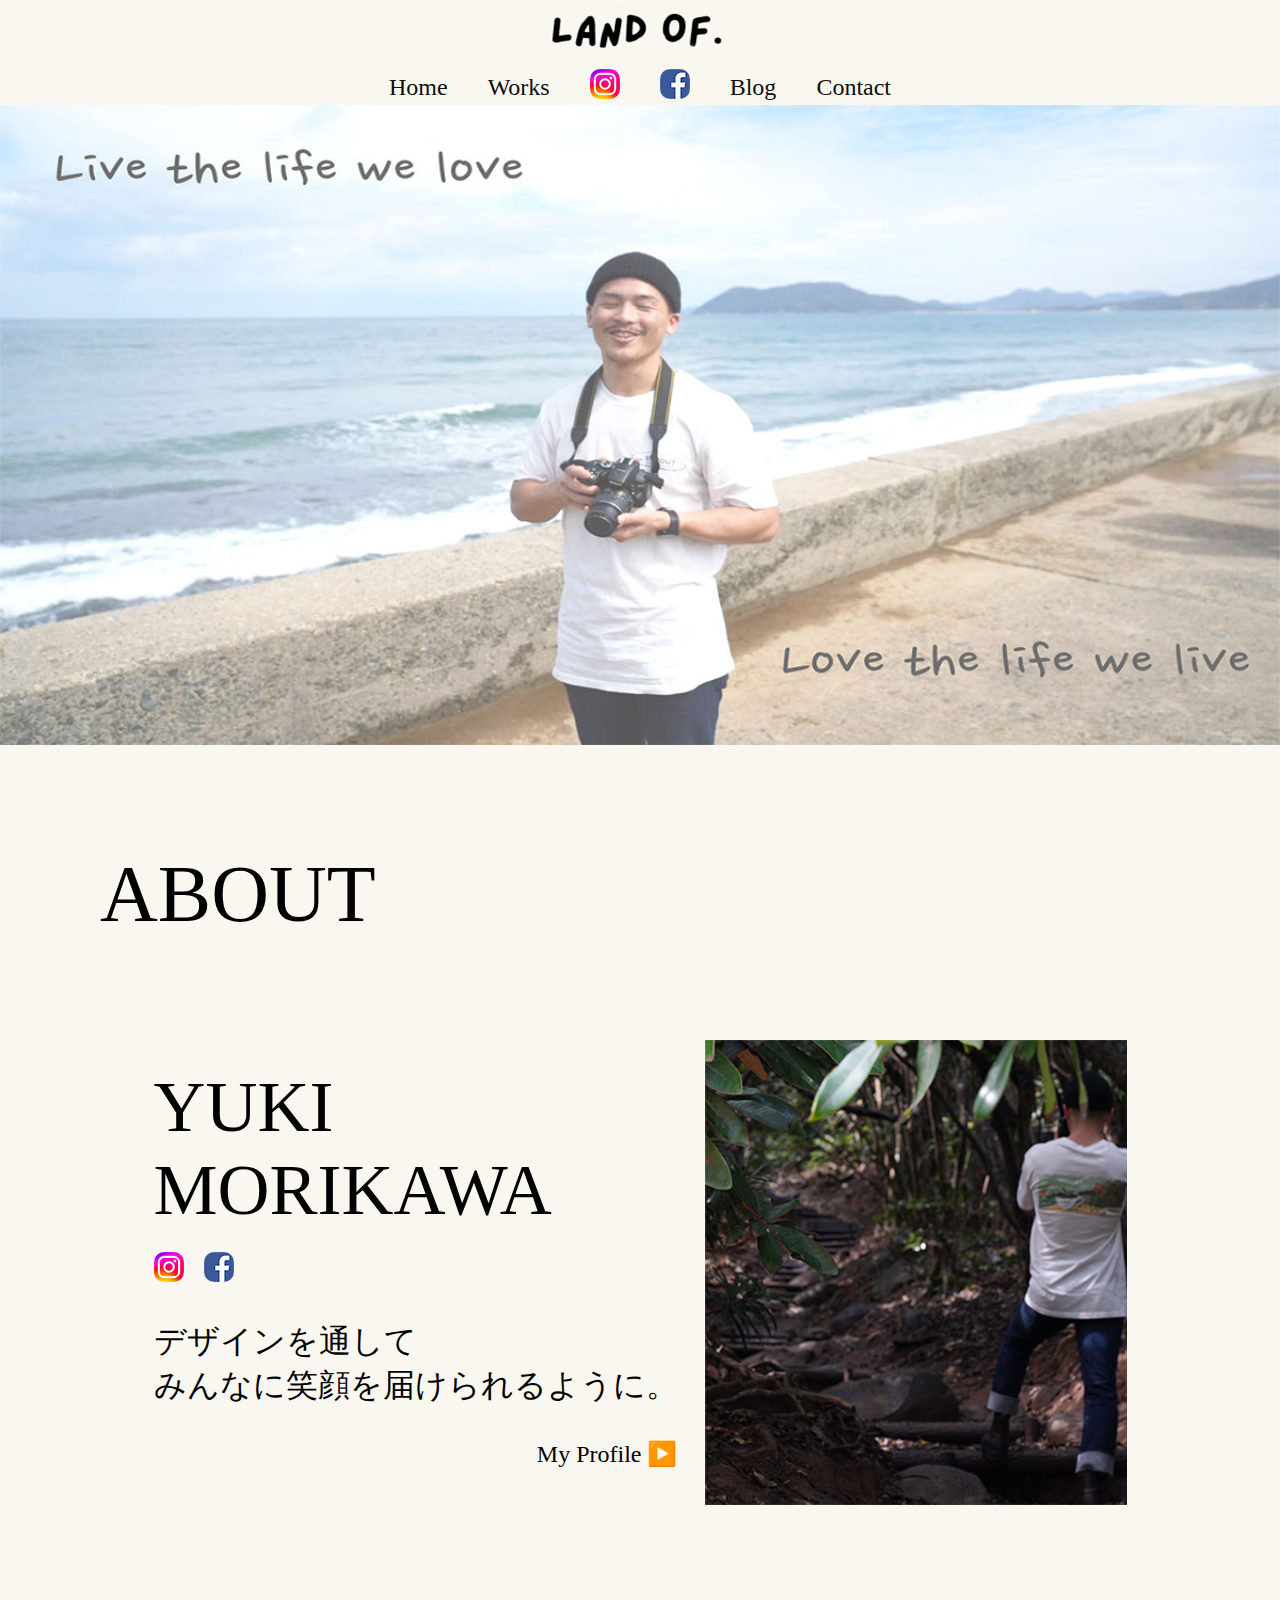
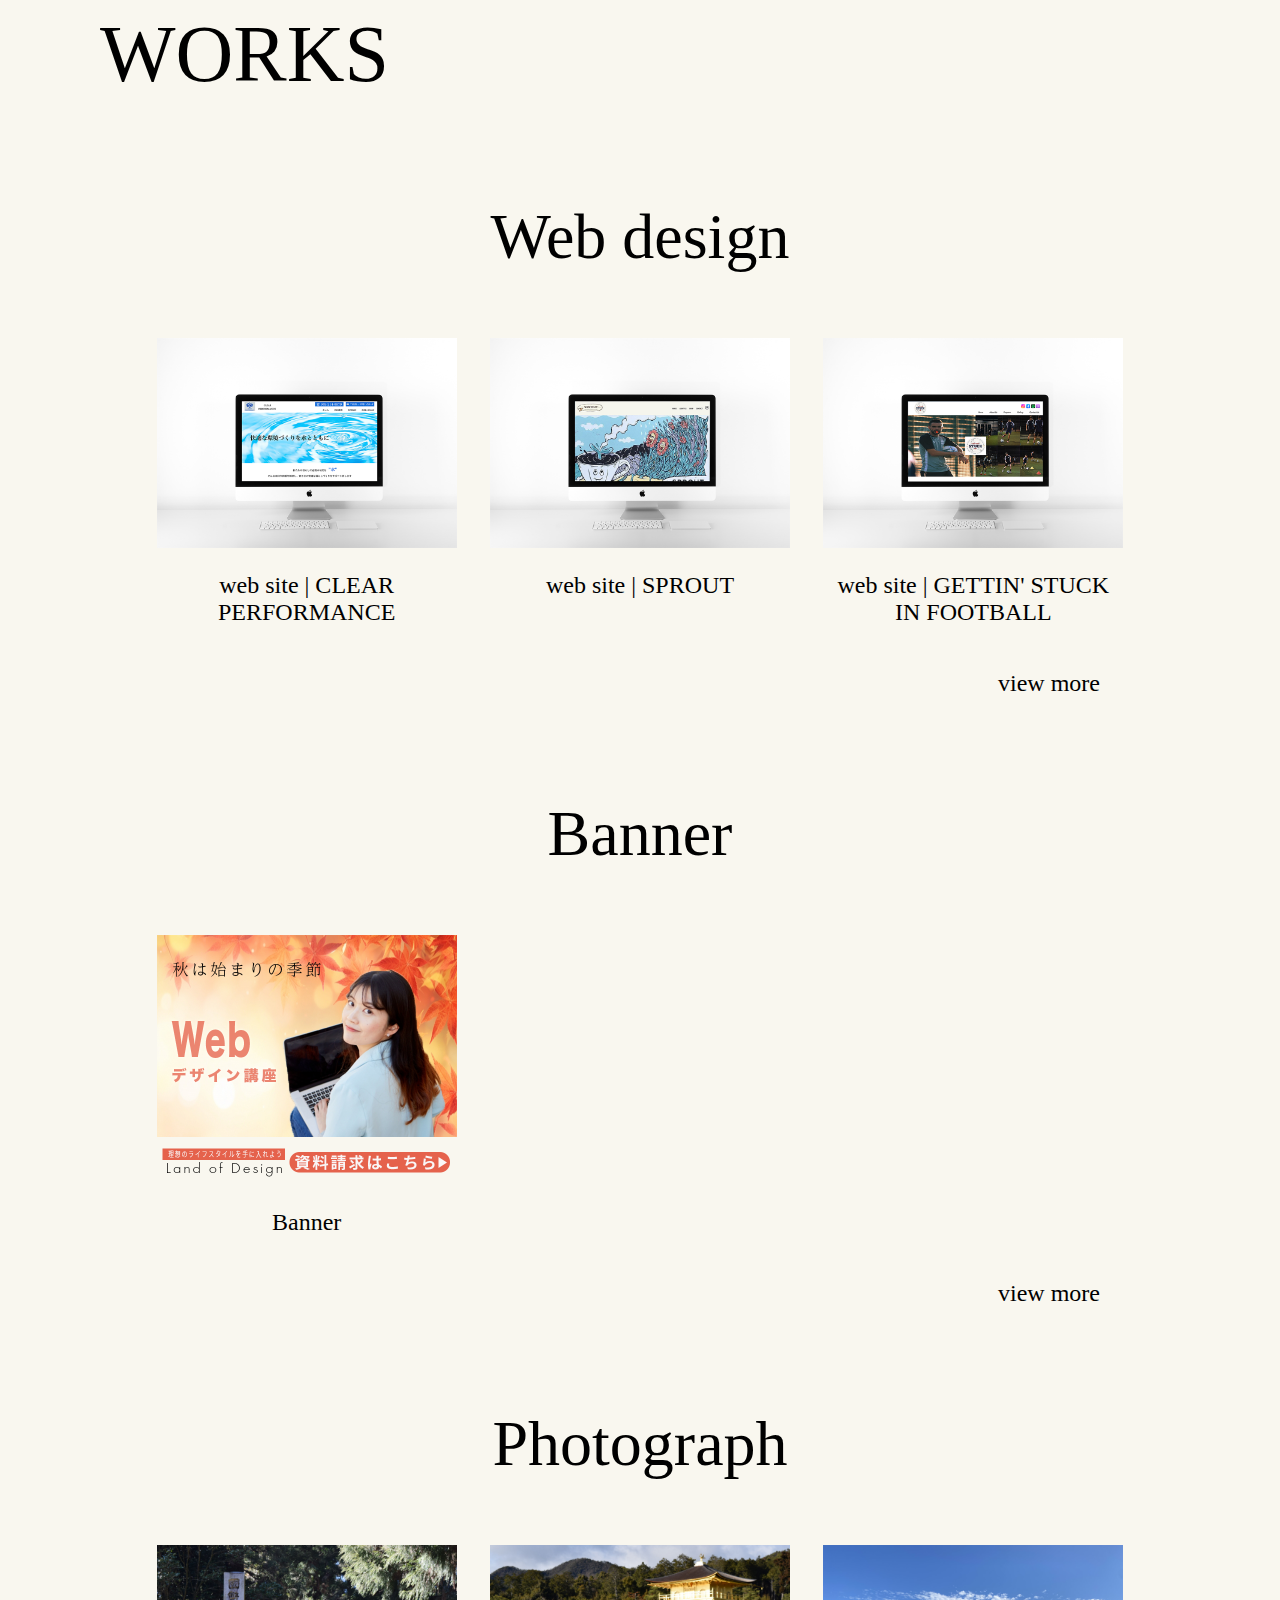
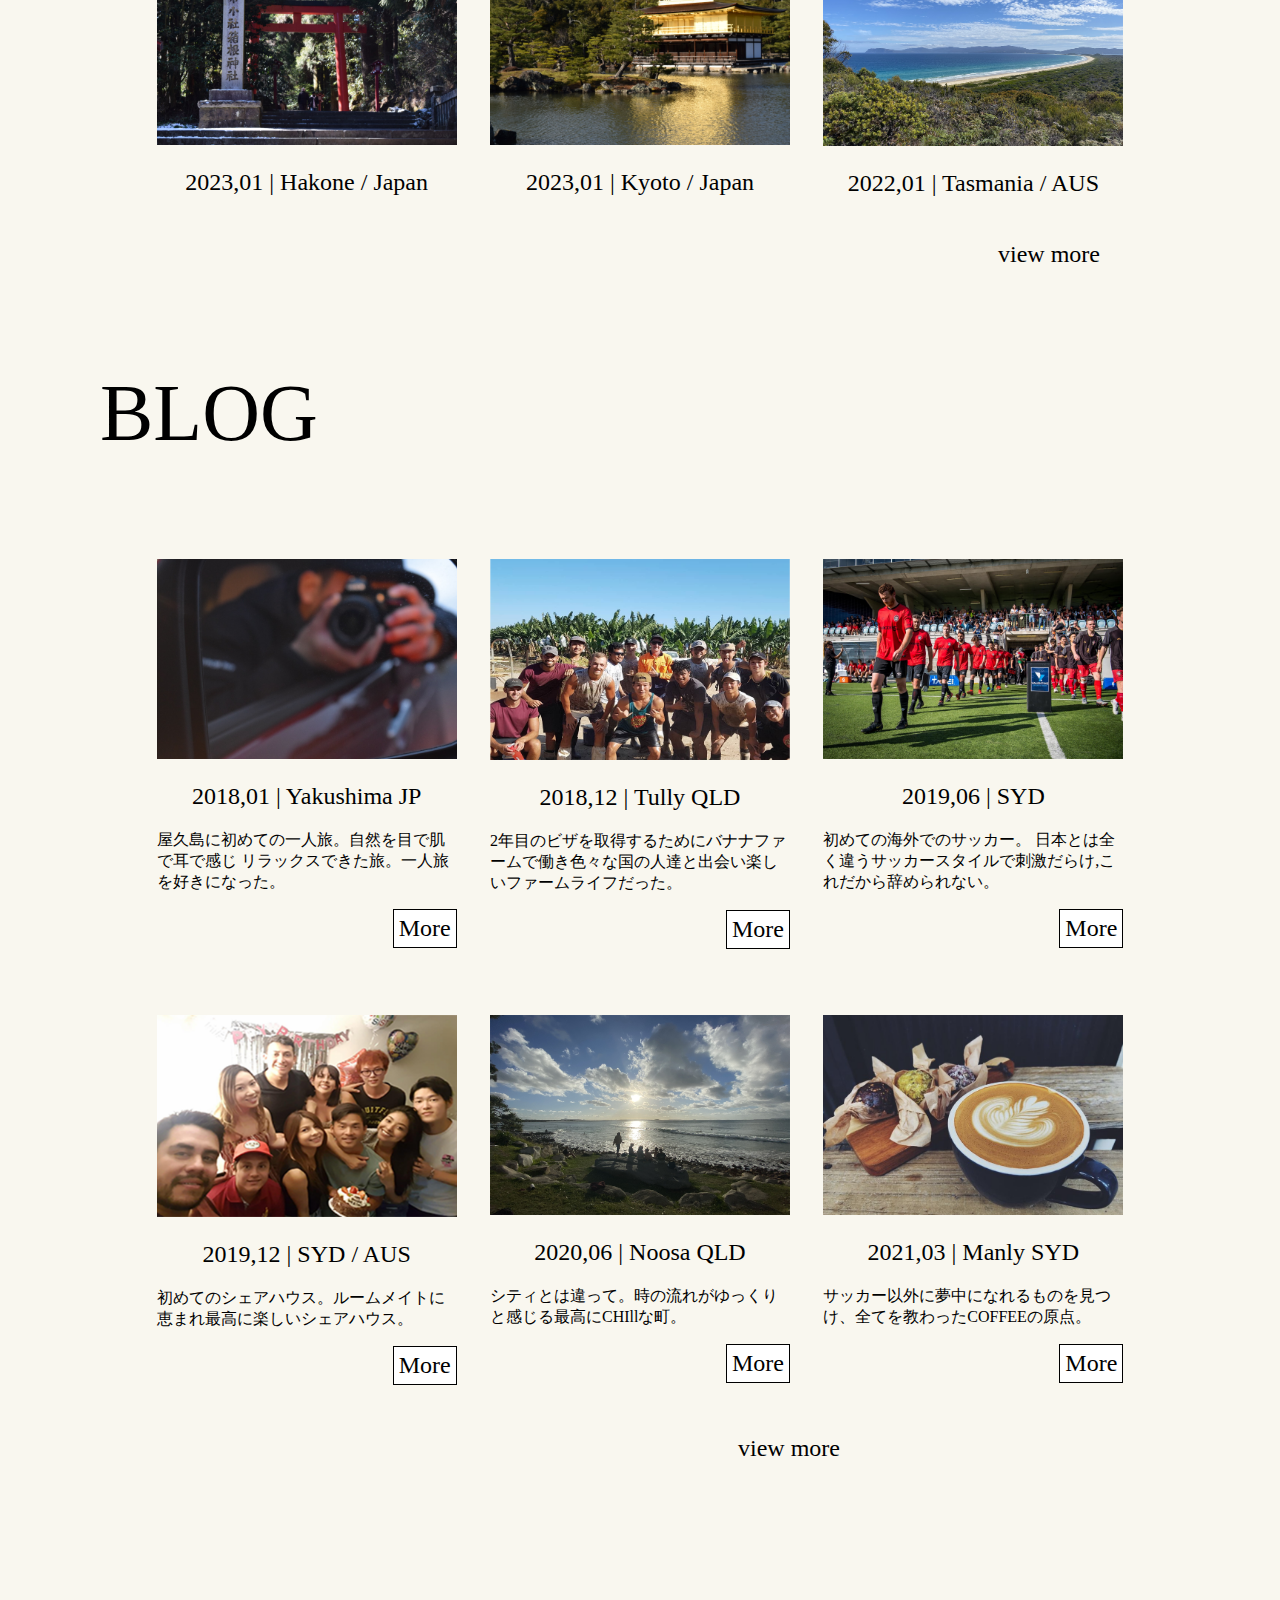
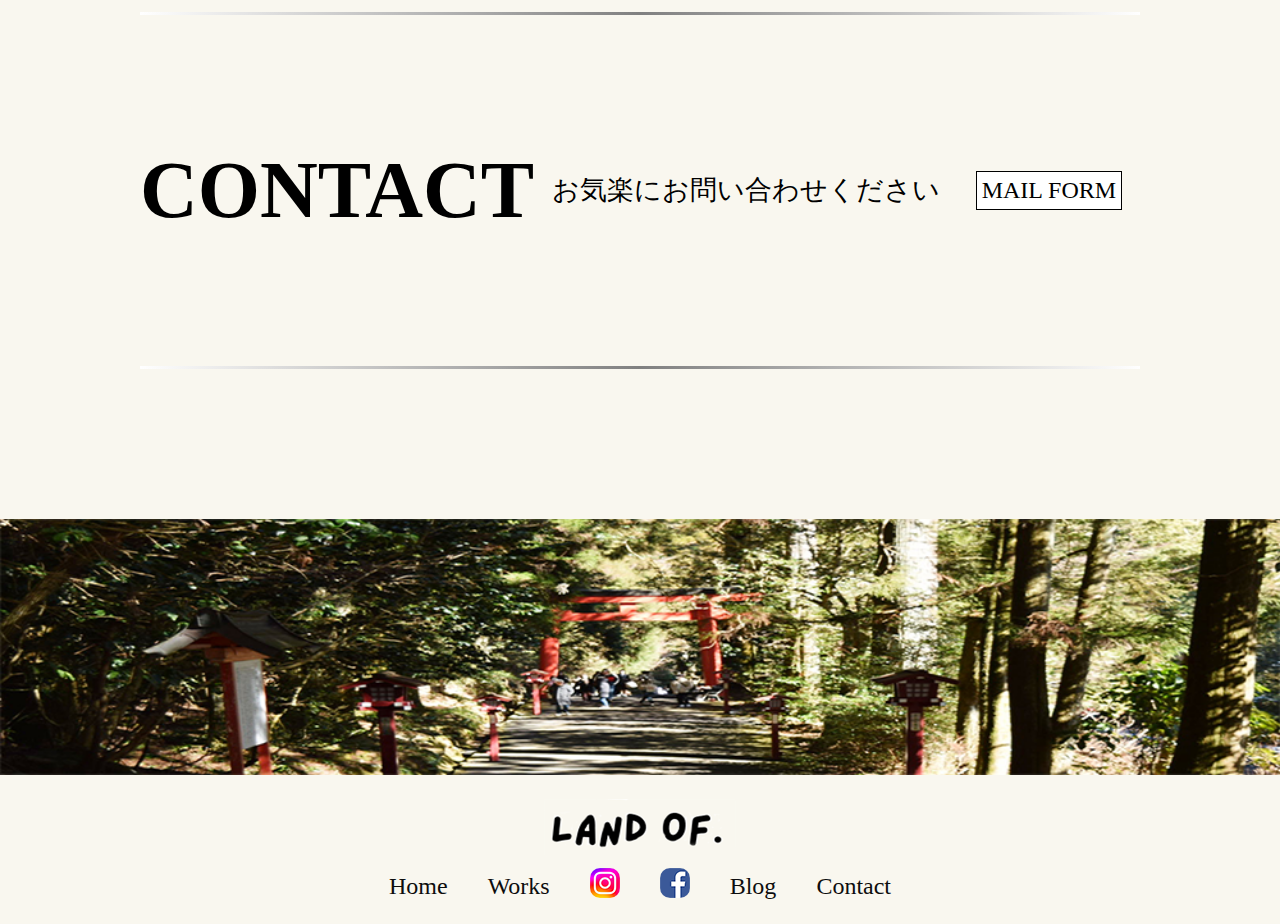
==== index.html @ 35a5a072 "main" ====
<!DOCTYPE html>
<html lang="en">
<head>
    <meta charset="UTF-8">
    <meta http-equiv="X-UA-Compatible" content="IE=edge">
    <meta name="viewport" content="width=device-width, initial-scale=1.0">
    <meta name="description" content="portofolio">
    <link rel="stylesheet" href="css/style.css">
    <link rel="preconnect" href="https://fonts.googleapis.com">
    <link rel="preconnect" href="https://fonts.gstatic.com" crossorigin>
   
    <title>portofolio</title>
</head>
<body>
  <header>
    <h1 class="logo">
      <a href="index.html"><img src="images/logo.png" alt="logo"></a>
    </h1>
    <div class="menu">
    <nav>
        <ul>
            <li class="nav-ul-li"><a href="index.html">Home</a></li>
            <li class="nav-ul-li"><a href="works.html">Works</a></li>
            <li class="nav-ul-li"><a href="https://www.instagram.com/12yuuki18/" class="instagram"><img src="images/instagram.png" alt="instagram" class="instagram" ></a></li>
            <li class="nav-ul-li"><a href="https://www.facebook.com/morikawa1218yuki" class="facebook"><img src="images/facebook.png" alt="facebook" class="facebook" ></a></li>
            <li class="nav-ul-li"><a href="blog.html">Blog</a></li>
            <li class="nav-ul-li"><a href="contact.html">Contact</a></li>
        </ul>
    </nav>
    </div>

    <div class="humbergermenu">
        <input type="checkbox" id="menu-btn-check">
        <label for="menu-btn-check" class="menu-btn"><span></span></label>
        <div class="menu-content">
            <ul class="menu-content-ul">
                <li>
                    <a href="index.html">Home</a> 
                </li>
                <li>
                    <a href="works.html">Works</a> 
                </li>
               
                <li>
                    <a href="blog.html">Blog</a>
                </li>
                <li>
                    <a href="contact.html">Contact</a>
                </li>
            </ul>
        </div>
    </div> 
  </header>  

  <main>
    <div class="mainvisual">
        <img src="images/mainvisual.png" alt="mainvisual">
    </div>
    <div class="phone-mainvisual">
        <img src="images/phonevisual.png" alt="mainvisual">
    </div>


        <h2 id="about">ABOUT  </h2>
     <section class="content-about">
      
        <div class=about-left>
            <p class="name">YUKI<br>MORIKAWA</p>
            <div class="icon-about">
                <div class="icon-about-insta" ><a href="https://www.instagram.com/12yuuki18"><img src="images/instagram.png" alt="instagram" class="instagram"></a></div>
                <div class="icon-about-fb" ><a href="https://www.facebook.com/morikawa1218yuki"><img src="images/facebook.png" alt="facebook" class="facebook" ></a></div>
            </div>
            <p class="about-text">
                デザインを通して<br>みんなに笑顔を届けられるように。
            </p>  
            <p class="myprofile">
               <a href="about.html"><span class="bd-solid">My Profile ▶️</span></a>
            </p>
        </div>
        <div class="about-right">
            <div class="image-profile">
               <img src="images/IMG_9506.png" alt="profile">
            </div>
        </div>
      
    </section>

        <h2>WORKS  </h2>
     <section class="content-works">
         <h3>Web design</h3>
         <ul class="content-works-ul">
            <li class="content-works-li"><img src="images/clearperformancepc.png" alt="clearperformance"><h4><a href="https://12yuki18.github.io/clearperformance/" class="web">web site | CLEAR PERFORMANCE</a></h4></li>
            <li class="content-works-li"><img src="images//sproutpc.png" alt="sprout"><h4><a  href="https://12yuki18.github.io/cafesprout/" class="web">web site | SPROUT</a></h4></li>
            <li class="content-works-li"><img src="images/gettinstuckinfootball.png" alt="gettinstuckinfootball"><h4><a href="https://12yuki18.github.io/gettinstuckinfootball/" class="web">web site | GETTIN' STUCK IN FOOTBALL</a></h4></li>
         </ul>
         <p class="viewmore">
         <a href="works.html" class="a-view"><span class="bd-solid">view more</span></a>
        </p>
    </section>

    <section class="content-works">
        <h3>Banner</h3>
        <ul class="content-works-ul">
           <li class="content-works-li"><img src="images/banner.png" alt=""><h4>Banner</h4></li>
           <li class="content-works-li"></li>
           <li class="content-works-li"></li>
         </ul>
        <p class="viewmore">
        <a href="works.html" class="a-view"><span class="bd-solid">view more</span></a>
       </p>
   </section>

    <section class="content-photograph">
        <h3>Photograph</h3>
        <ul>
            <li class="content-photograph-li"><img src="images/IMG_0521.JPG" alt="shrine"><h4>2023,01 | Hakone / Japan</h4></li>
            <li class="content-photograph-li"><img src="images/IMG_0264.JPG" alt="temple"><h4>2023,01 | Kyoto / Japan</h4></li>
            <li class="content-photograph-li"><img src="images/IMG_8242.png" alt="sea"><h4>2022,01 | Tasmania / AUS</h4></li>
        </ul>
        <p class="viewmore">
            <a href="works.html" class="a-view"><span class="bd-solid">view more</span></a>
        </p>
    </section>

    <h2 >BLOG  </h2>
    <section class="content-blog">
        <div class="top-blog">
            <ul >
                <li class="content-blog-li"><img src="images/IMG_0642.JPG" alt="yakushima"><h4>2018,01 | Yakushima JP</h4>
                    <p class="blog-text">屋久島に初めての一人旅。自然を目で肌で耳で感じ リラックスできた旅。一人旅を好きになった。</p>
                    <div class="box1"><div class="box"> <a href="yakushima.html" class="more-box">More</a></div></div>
                </li> 
                <li class="content-blog-li"><img src="images/IMG_5596.png" alt="tully"><h4>2018,12 | Tully QLD </h4>
                <p class="blog-text">2年目のビザを取得するためにバナナファームで働き色々な国の人達と出会い楽しいファームライフだった。</p>
                <div class="box1"><div class="box"> <a href="bananafarm.html" class="more-box">More</a></div></div>
                </li> 
                <li class="content-blog-li"><img src="images/IMG_5636.png" alt="soccer"><h4>2019,06 | SYD </h4>
                <p class="blog-text">初めての海外でのサッカー。 日本とは全く違うサッカースタイルで刺激だらけ,これだから辞められない。</p>
                <div class="box1"><div class="box"> <a href="football.html" class="more-box">More</a></div></div>
                </li>
             </ul>
        </div>
        <div class="bottom-blog">
            <ul>
                <li class="content-blog-li"><img src="images/805ca631-0be8-442e-9b28-c873e3e52ff8.png" alt="sharemate"><h4>2019,12 | SYD / AUS</h4>
                <p class="blog-text">
                    初めてのシェアハウス。ルームメイトに恵まれ最高に楽しいシェアハウス。</p>
                    <div class="box1"><div class="box"> <a href="sydney.html" class="more-box">More</a></div></div>
                </li>
                <li class="content-blog-li"><img src="images/IMG_2699.png" alt="noosa"><h4>2020,06 | Noosa QLD </h4>
                <p class="blog-text">シティとは違って。時の流れがゆっくりと感じる最高にCHIllな町。</p>
                <div class="box1"><div class="box"> <a href="noosa.html" class="more-box">More</a></div></div>
                </li>
                <li class="content-blog-li"><img src="images/IMG_9825.png" alt="coffee"><h4>2021,03 | Manly SYD</h4>
                    <p class="blog-text">サッカー以外に夢中になれるものを見つけ、全てを教わったCOFFEEの原点。</p>
                    <div class="box1"><div class="box"> <a href="manly.html" class="more-box">More</a></div></div>
                    </li>
            </ul>
        </div>
        <p class="viewmore-blog">
            <a href="blog.html" class="a-view"><span class="bd-solid">view more</span></a>
        </p>
    </section>

<footer>
    <hr class="hr1">
    <section class="content-contact">
      <div>
        <div id="contact">CONTACT</div>
        <div class="contact-footer">お気楽にお問い合わせください</div>
        <div class="mailbox"><a href="contact.html">MAIL FORM</a></div>
      </div>
    </section>
    <hr class="hr2">

    <section class="bottom-photo">
        <img src="images/footer.png" alt="hakone">
    </section>
  </main>

  
  
    <h1 class="logo">
        <a href="index.html"><img src="images/logo.png" alt="logo"></a>
    </h1>
    <ul class="footer-ul">
        <li class="nav-ul-li-none"><a href="index.html">Home</a></li>
        <li class="nav-ul-li-none"><a href="works.html">Works</a></li>
        <li class="nav-ul-li"><a href="https://www.instagram.com/12yuuki18/"><img src="images/instagram.png" alt="instagram" class="footer-instagram" ></a></li>
        <li class="nav-ul-li"><a href="https://www.facebook.com/morikawa1218yuki" ><img src="images/facebook.png" alt="facebook" class="footer-facebook" ></a></li>
        <li class="nav-ul-li-none"><a href="blog.html">Blog</a></li>
        <li class="nav-ul-li-none"><a href="contact.html">Contact</a></li>
    </ul>
  </footer>
  <script src="https://code.jquery.com/jquery-3.6.4.min.js" integrity="sha256-oP6HI9z1XaZNBrJURtCoUT5SUnxFr8s3BzRl+cbzUq8=" crossorigin="anonymous"></script>
         <script src="script.js"></script>
</body>
</html>
---- css/style.css ----
body {
    margin: 0;
    background-color:  #F9F7EF;
}

img { 
    width: 100%;
}

 .icon-about-fb {
    margin-left: 20px;
 }

.web {
    font-size: 1em;
}

a {
    text-decoration: none;
}

li {
    list-style: none;
}

 .logo > a > img {
    width: 15%;
}

h1 {
    text-align: center;
    margin: 0 auto;
}

nav > ul  {
    display: flex;
    margin: 0 auto;
    justify-content: center;
    padding-left: 0;
}


 a {
    color: black;
     font-family: "Nanum Pen Script";
    font-size: 1.5em;
}

li > a:link {
    color: #0d0d0d;
  }
li > a:visited {
    color: #0d0d0d;
  }
  li > a:hover {
    color: #0d0d0d;
    text-decoration: underline;
  }
  li > a:active {
    color: #0d0d0d;
  }

  .web:hover {
    color: #0d0d0d;
    text-decoration: underline;
  }
 
  
 
  

h2 {
    font-size: 5em;
    color: black;
     font-family: "Nanum Pen Script"; 
    margin: 100px;
    font-weight: 500;
}

.mainvisual {
    max-width: 1300px;
    margin: 0 auto;
}


.content-about {
    max-width: 1000px;
    display: flex;
    justify-content: center;
    margin: auto;
}


.about-left {
    width: 50;
    margin: auto;
}

.about-right {
    margin: auto;
    
}


.icon-about {
    display: flex;
    margin-top: 20px;
}





.about-left > .name { 
    font-size: 4.5em;
    font-weight:500;
    color: black;
     font-family: "Nanum Pen Script";
    margin: 0;
}

.about-text {
    font-size:2em;
    color: black;
    font-family: 'Nanum Pen Script';
    font-weight: 300;
}

.myprofile {
    color: black;
     font-family: "Nanum Pen Script";
    text-align: right;
    font-weight: 200;
}


.a-view {
    font-size: 1em;
}

.content-works {
    max-width: 1000px;
    margin: auto;
}

.content-works > ul {
    display: flex;
    justify-content: space-around;
    padding-left: 0px;
}

.content-works-li {
    width: 30%;
}

.content-photograph-li {
    width: 30%;
}

.content-blog-li {
    width: 30%;
}

h3 {
    font-size: 4em;
    color: black;
     font-family: "Nanum Pen Script";
    text-align: center;
    font-weight: 400;
}


h4 {
    font-size: 1.5em;
    color: black;
     font-family: "Nanum Pen Script";
    text-align: center;
    font-weight: 300;
    margin: 20px 0;
}

.viewmore {
    font-size: 1.5em;
    color: black;
     font-family: "Nanum Pen Script";
    text-align: right;
    font-weight: 200;
    padding-right: 40px;
    margin-bottom: 100px;
}

.content-photograph {
    max-width: 1000px;
    margin: auto;
}

.content-photograph > ul {
    display: flex;
    justify-content: space-around;
    padding-left: 0;
}

.photograph-text {
    font-size: 1em;
    color: black;
     font-family: "Nanum Pen Script";
    font-weight: 300;
    padding-left: 40px;
}

.content-blog {
    max-width: 1000px;
    margin: auto;
}

.top-blog > ul {
    display: flex;
    justify-content: space-around;
    padding-left: 0;
}

.bottom-blog > ul {
    display: flex;
    justify-content: space-around;
    padding-left: 0;
}

.bottom-blog > ul > li {
    margin-top: 50px;
}

.box{
    border:1px solid #000000;
    display: inline-block;
    text-align: right;
    padding: 5px;
    background-color: white;
    }

    .box1 {
        text-align: right;
    }

    .blog-text {
        font-size: 1em;
        color: black;
        font-family: "Nanum Pen Script";
        font-weight: 300;
       
    }

    .viewmore-blog {
        font-size: 1.5em;
        color: black;
         font-family: "Nanum Pen Script";
        text-align: right;
        font-weight: 200;
        margin: 50px auto;
        width: 40%;
    }

    .hr1 {
        height: 3px;
        margin: 150px  auto 100px auto;
        max-width: 1000px;
            border: none;
            background:linear-gradient(to right, white, gray, white);
            height: 3px;
    }

    .hr2 {
        height: 3px;
        margin: 100px auto 150px auto;
        max-width: 1000px;
            border: none;
            background:linear-gradient(to right, white, gray, white);
            height: 3px;
    }

    .content-contact {
        max-width: 1000px;
        margin: 0 auto;
    }

    .content-contact > div {
        display: flex;
        justify-content: space-around;
        margin: 0px auto;
    }

    #contact {
        font-size: 5em;
        color: black;
         font-family: "Nanum Pen Script";
        font-weight: 600;
    }

    div > .contact-footer {
        margin: auto;
    }

    .contact-footer {
        font-size: 1.7em;
        color: black;
         font-family: "Nanum Pen Script";
    }

    .mailbox {
        border:1px solid #000000;
        display: inline-block;
        padding: 5px;
        background-color: white;
         font-family: "Nanum Pen Script"; 
        font-size: 1em;
        margin: auto;
    }

    .footer-ul {
        display: flex;
        margin: 0 auto;
        justify-content: center;
        padding-left: 0;
        margin:0 0 20px 0;
    }

    .bottom-photo {
        margin: 20px 0;
    }

    .more-box {
        color: black;
         font-family: "Nanum Pen Script";
        font-size: 1.5em;
        
    }

    .aboutme-content > .box17 {
       margin: auto;
    }

.box17{
        
    margin:2em 0;
    position: relative;
    padding: 2em 2em;
    border-top: solid 2px black;
    border-bottom: solid 2px black;
}
.box17:before, .box17:after{
    content: '';
    position: absolute;
    top: -10px;
    width: 2px;
    height: -webkit-calc(100% + 20px);
    height: calc(100% + 20px);
    background-color: black;
}
.box17:before {left: 10px;}
.box17:after {right: 10px;}
.box17 p {
    margin: 0; 
    padding: 0;
}


.box17  {
    display: flex;
    margin: 100px 50px;
    max-width: 1000px;
}

.aboutme-left {
    max-width: 500px;
}

.aboutme-right {
    max-width: 300px;
    margin: auto;
}

.aboutme-fb {
    margin-left: 20px;
}

.aboutme-name {
    display: flex;
    align-items: center;
    justify-content: space-between;
    margin-right: 70px;
}

.aboutme-icon {
    display: flex;
}

.name1 {
    font-size: 4em;
    color: black;
    font-family: "Nanum Pen Script"; 
}

.name2 {
    font-size: 2em;
    color: black;
    font-family: "Nanum Pen Script"; 
    margin: 20px;
}

.aboutme-name > .name2 {
    text-align: center;
}

.aboutme-table > th {
    font-size: 1.5em;
    color: black;
    font-family: "Nanum Pen Script"; 
    padding: 10px 30px;
    font-weight: 100;
    text-align: left;
}

.aboutme-icon {
    margin-left: 30px;
    margin-top: 20px;
}

.aboutme-text {
    font-size: 1.3em;
    color: black;
    font-family: "Nanum Pen Script"; 
    padding: 20px;
}

.profile-content > .box17 {
    margin: auto;
}

.profile-text {
    font-size: 1.3em;
    color: black;
    font-family: "Nanum Pen Script"; 
    padding: 20px;
    line-height: 2em;
}

.history-content {
    max-width: 1000px;
    margin: 0 auto 100px auto;
}

th {
    font-size: 1em;
    color: black;
    font-family: "Nanum Pen Script"; 
    padding: 20px;
    font-weight: 200;
    text-align: left;
}

.number {
    font-size: 1.5em;
    color: black;
    font-family: "Nanum Pen Script"; 
    font-weight: 200;
    text-align: left;
}




.myworks-content {
    max-width: 1300px;
    margin: 0 auto;
}

.myworks1 > ul {
    display: flex;
    justify-content: space-between;
}


.myworks-photograph {
    max-width: 1300px;
    margin: 0 auto;
}

.photograph1 > ul {
    display: flex;
    justify-content: space-between;
}

.photograph1-text {
    font-size: 1em;
    color: black;
    font-family: "Nanum Pen Script";
    font-weight: 300;
    padding-left: 80px;
}


.viewmore {
    font-size: 1.5em;
    color: black;
    font-family: "Nanum Pen Script";
    text-align: right;
    font-weight: 200;
    padding-right: 40px;
    margin-bottom: 100px;
}



.h2-content {
    display: flex;
    justify-content: left;
}

.h2-content-contact {
    display: flex;
    justify-content: left;
}



.p-text {
    font-size: 2em;
    color: black;
    font-family: "Nanum Pen Script";
    font-weight: 300;
   margin: auto 20px;
}

.p-text-contact {
    font-size: 1.7em;
    margin: auto 0 auto 20px;
    font-family: "Nanum Pen Script";
}

#blog {
    margin: 100px 0px;
}

#contact {
    margin: 30px 0px;
}

.nav-ul-li {
    margin: auto 20px;
}

.footer-ul > li {
    margin: auto 20px;
}


.textbox {
    border-top: 0;
    border-left: 0;
    border-right: 0;
    border-bottom-width: 1px;
    border-bottom-color: #707070;
    border-bottom-style: solid;
    background-color: #fafafa;
    height: 40px;
    width: 60%;
    margin-bottom: 50px;
}

.textarea {
    border-top: 0;
    border-left: 0;
    border-right: 0;
    border-bottom-width: 1px;
    border-bottom-color: #707070;
    border-bottom-style: solid;
    background-color: #fafafa;
    width: 60%;
    height: 300px;
}

.label {
    color: black;
    font-size: 2em;
    font-family: "Nanum Pen Script";
    font-weight: bold;
}

.form {
    text-align: left;
    width: 60%;
    margin: auto;
}


input {
    margin-bottom: 50px;
}

.submit > input {
    font-size: 1.3em;
    width: 5em;
    height: 3em;
    margin-top: 50px;
}


.contact {
    width: 1000px;
    width: auto;
    text-align: center;
}



.blog-content > p > img {
    width: 40%;
}

.blog-content{
   text-align: center;
}

.text {
    text-align: start;
    width: 40%;
    margin: auto;
    font-family: "Nanum Pen Script";
}

.blog-h3 {
    font-size: 2.5em;
    margin: 0px auto 80px auto;
    font-family: "Nanum Pen Script";
}

.ccu-sns  {
    width: 5%;
   margin: auto;
}

.instagram {
    border-radius: 10px;
}

.facebook {
    border-radius: 10px;
}


.footer-instagram {
    border-radius: 10px;
}

.footer-facebook {
    border-radius: 10px;
}

.team {
   font-size: 1.3em;
}

.team:visited {
    color: #0d0d0d;
}

.phone-mainvisual {
    display: none;
}





@media screen and (min-width: 520px) {
    .humbergermenu {
        display: none;
    }

    
}




@media screen and (max-width: 520px) {

    .mainvisual {
        display: none;
    }

    .phone-mainvisual {
        display: inline;
    }

    main {
        margin: 0 auto;
       }
   
       img {
           width: 100%;
       }

       
    .content-about {
        margin: auto 30px;
    }

    .menu {
        display: none;
    }

    .content-works > .content-works-ul {
       display: block;
    }

    .content-works-li {
        margin: 30px auto;
        width: 60%;
    }

    .content-photograph > ul{
        display: block;
    }

    .content-photograph-li {
        margin: 30px auto;
        width: 60%;
    }


    .photograph-text {
        width: 80%;
        padding-left: 0;
        margin: auto;
    }

    h2 {
        padding-left: 0;
        font-size: 2.5em;
        margin: 50px 20px;
    }



    .about-right {
        padding-left: 0;
        width: 50%;
    }

    .about-left {
        padding-right: 0;
        width: 50%;
        margin: auto;
    }

    .icon-about-insta {
        width: 10%;
    }

    .icon-about-fb {
        width: 10%;
    }

    .top-blog > ul {
        display: block;
    }

    .bottom-blog > ul {
        display: block;
    }

    .top-blog > ul > li {
        margin: 40px auto;
        width: 60%;
    }

    .bottom-blog > ul > li {
        margin: 40px auto;
        width: 60%;
    }


    .content-contact > div {
        display: block;
        text-align: center;
    }

    #contact {
        margin: auto;
    }

    .mailbox {
        margin-top: 10px;
    }

    .menu-content-ul > li {
        padding: 0px;
    }

    h3 {
        font-size: 1.5em;
    }

    
 .about-left > .name {
    font-size: 1.2em;
 }

 .about-text {
    font-size: 0.8em;
    margin: 0px;
 }

 #contact {
    font-size: 2.5em;
 }

 .contact-footer {
    font-size: 1em;
 }

 .myprofile {
    margin: 0px 10px 0px 0px;
 }

 .box {
    padding: 2px;
 }

 .more-box {
    color: black;
    font-family: "Nanum Pen Script";
    font-size: 1em;
}
   
 a {
    font-size: 1em;
}

.web {
    font-size: 1em;
}

h4{
    font-size: 1em;
}

.a-view {
    font-size: 0.8em;
}


.hr1 {
    height: 3px;
    margin: 100px  auto 50px auto;
    border: none;
    background:linear-gradient(to right, white, gray, white);
     height: 3px;
}

.hr2 {
    height: 3px;
    margin: 50px auto 100px auto;
    border: none;
    background:linear-gradient(to right, white, gray, white);
    height: 3px;
}

    











    .menu-btn {
        position: fixed;
        top: 10px;
        right: 10px;
        display: flex;
        height: 40px;
        width: 40px;
        justify-content: center;
        align-items: center;
        z-index: 90;
        background-color: #68B3E0;
    }
    .menu-btn span,
    .menu-btn span:before,
    .menu-btn span:after {
        content: '';
        display: block;
        height: 3px;
        width: 25px;
        border-radius: 3px;
        background-color: #ffffff;
        position: absolute;
    }
    .menu-btn span:before {
        bottom: 8px;
    }
    .menu-btn span:after {
        top: 8px;
    }

    #menu-btn-check:checked ~ .menu-btn span {
        background-color: rgba(255, 255, 255, 0);
    }
    #menu-btn-check:checked ~ .menu-btn span::before {
        bottom: 0;
        transform: rotate(45deg);
    }
    #menu-btn-check:checked ~ .menu-btn span::after {
        top: 0;
        transform: rotate(-45deg);
    }

    #menu-btn-check {
        display: none;
    }

    .menu-content {
        width: 100%;
        height: 100%;
        position: fixed;
        top: 0;
        left: 100%;
        z-index: 80;
        background-color: #3584bb;
        transition: all 0.5s;
    }
    .menu-content ul {
        padding: 70px 10px 0;
    }
    .menu-content ul li {
        border-bottom: solid 1px #ffffff;
        list-style: none;
    }
    .menu-content ul li a {
        display: block;
        width: 100%;
        font-size: 15px;
        box-sizing: border-box;
        color:#ffffff;
        text-decoration: none;
        padding: 9px 15px 10px 0;
        position: relative;
    }
    .menu-content ul li a::before {
        content: "";
        width: 7px;
        height: 7px;
        border-top: solid 2px #ffffff;
        border-right: solid 2px #ffffff;
        transform: rotate(45deg);
        position: absolute;
        right: 11px;
        top: 16px;
    }

    #menu-btn-check:checked ~ .menu-content {
        left: 0;
    }

    .footer-ul > .nav-ul-li-none {
        display: none;
    }

    .footer-ul > .nav-ul-li {
        width: 10%;
    }

    .logo > a > img {
        width: 40%;
    }

    .footer-ul {
        margin: 0px auto 10px auto;
    }


.aboutme-name {
    margin-right: 0px;
}


.aboutme-icon {
    display: flex;
}



.box17  {
    display: flex;
    margin: 100px 50px;
    max-width: 1000px;
}

.aboutme-right {
    margin-left: 10px;
}

.name1 {
    font-size: 1em;
}

.name2 {
    font-size: 0.8em;
}

.aboutme-text {
    font-size: 0.8em;
    padding: 0px;
}

.aboutme-table > th {
    padding: 3px;
    font-size: 0.7em;
}

.aboutme-icon > div {
    width: 10%;
}

.aboutme-icon {
    margin-top: 5px;
    margin-left: 0px;
}


.profile-text {
    font-size: 0.8em;
    color: black;
    font-family: "Nanum Pen Script"; 
    padding: 20px;
    line-height: 2em;
}

.number {
    font-size: 1em;
    padding: 10px;
}

th {
    font-size: 0.8em;
}

.photograph-text {
    font-size: 0.8em;
}

.p-text {
    font-size: 1em;
}

.blog-text {
    font-size: 0.8em;
}

.contact-h2 {
    font-size: 2.5em;
    text-align: center;
    margin: 50px auto 0px auto;
}

.p-text-contact {
    font-size: 1em;
    margin: auto auto 50px auto;
    font-family: "Nanum Pen Script";
    text-align: center;
}


.h2-content-contact {
    display: block;
}

.label {
    font-size: 1.3em;
}

.textbox {
    height: 30px;
}

.textarea {
    height: 200px;
}

.text {
    font-size: 0.8em;
    font-family: "Nanum Pen Script";
    width: 60%;
}

.blog-h3 {
    font-size: 1.3em;
    margin-bottom: 30px;
}


.ccu-sns  {
    width: 5%;
   margin: auto;
}

.blog-content > p > img{
    width: 60%;
}
.submit > input {
    width: 3em;
    height: 2em;
}

.viewmore-blog {
    width: 60%;
}
}
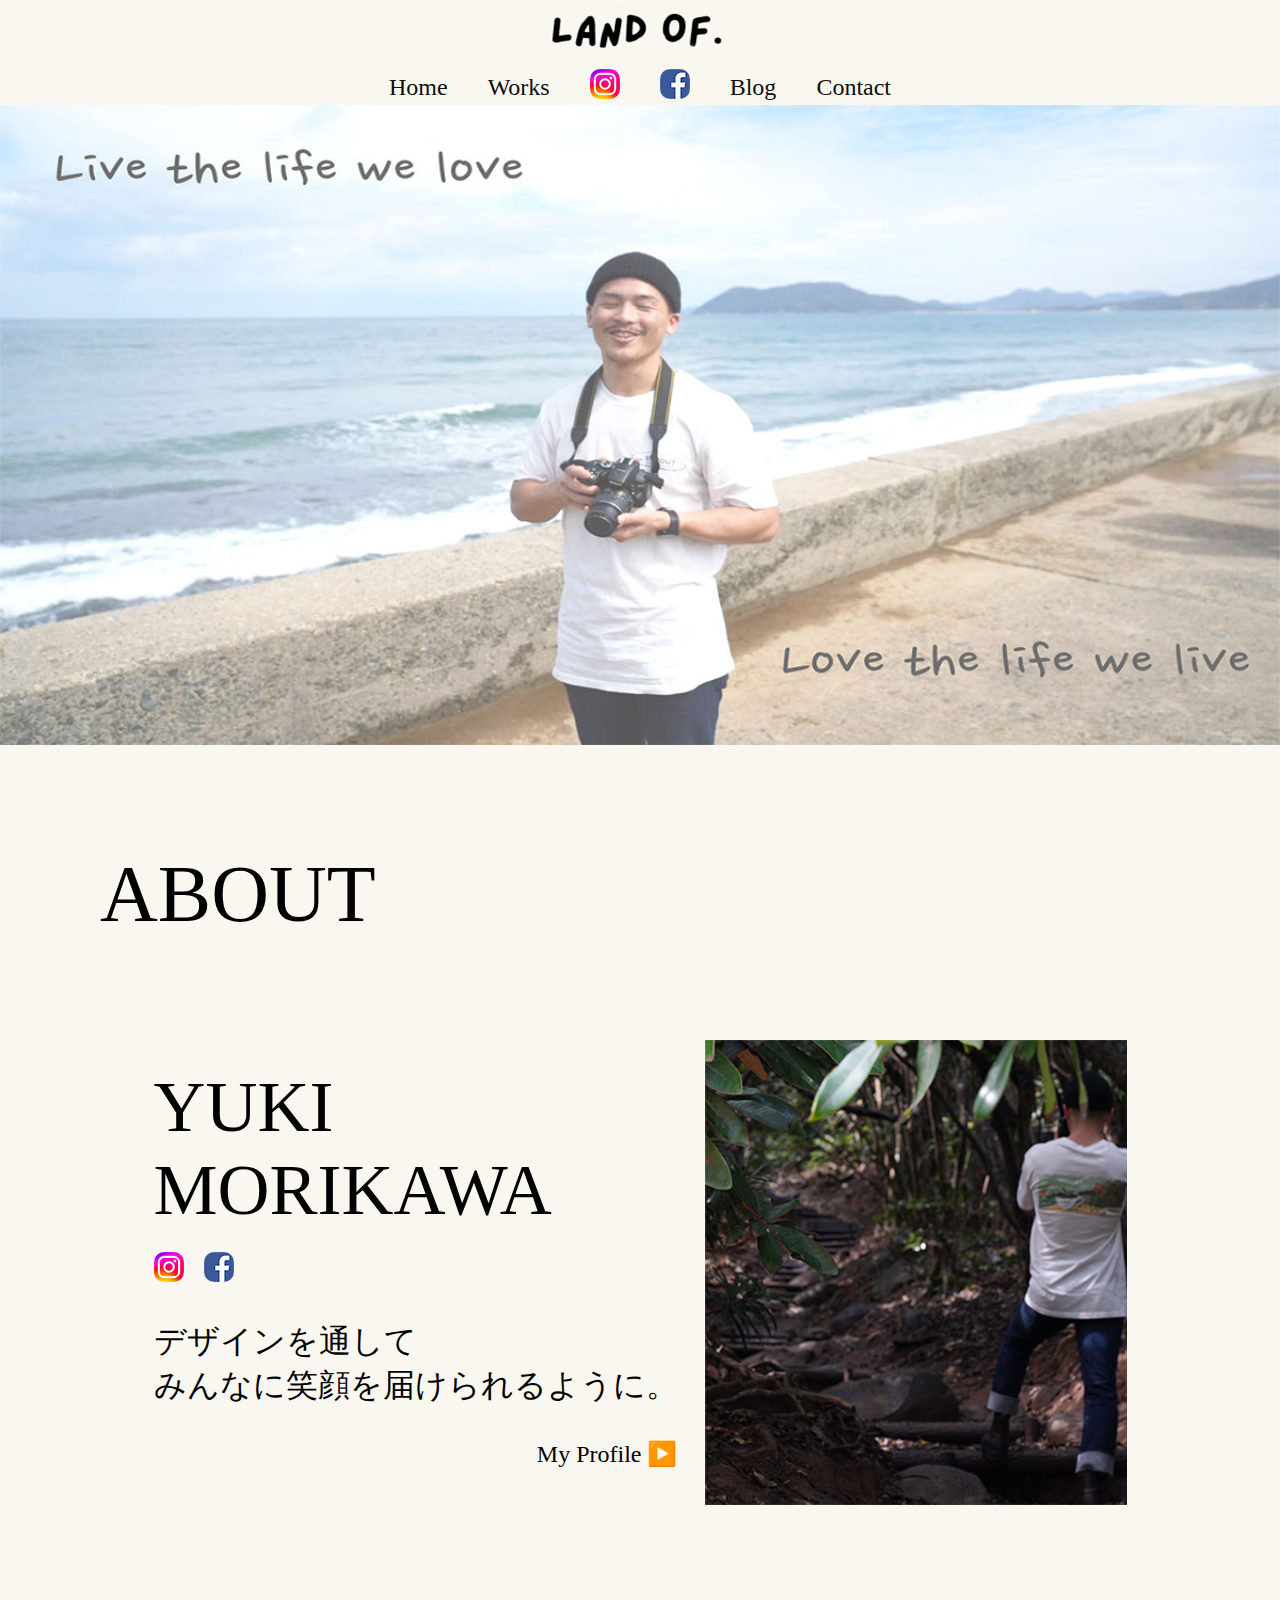
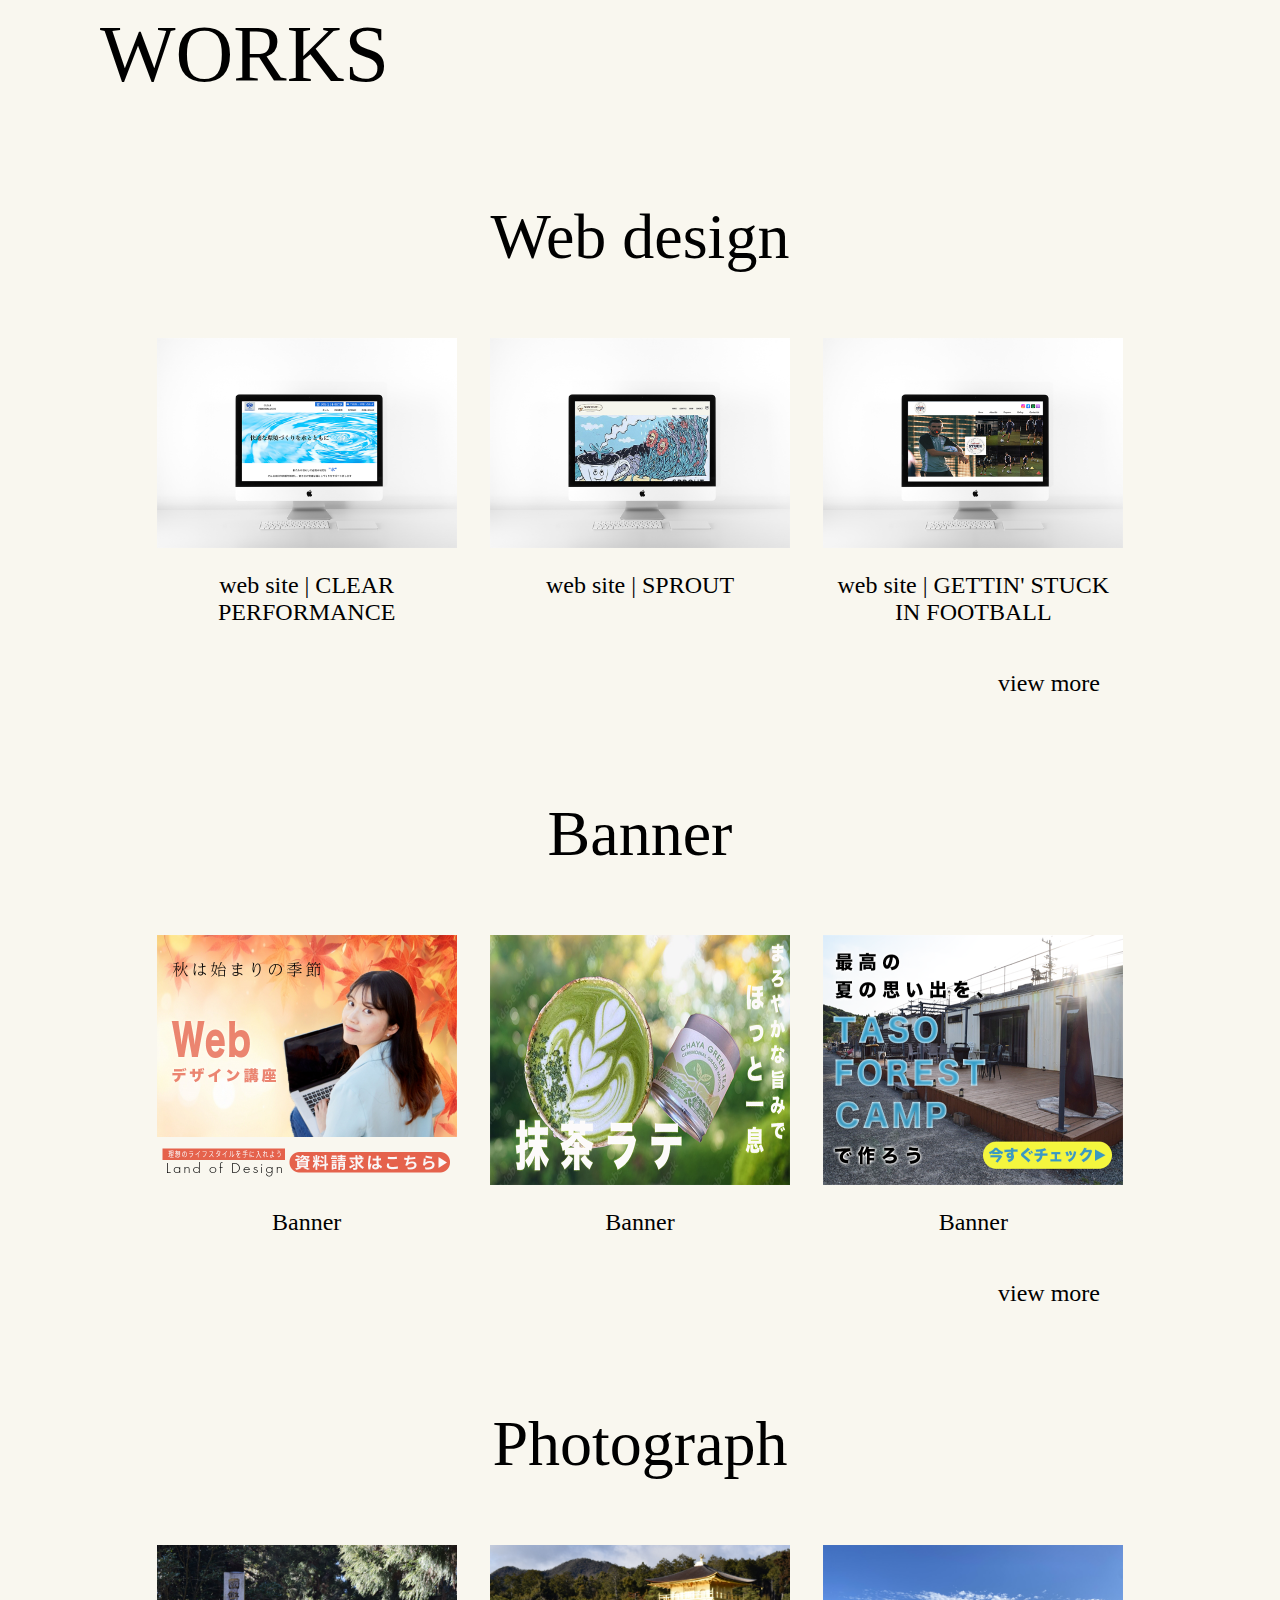
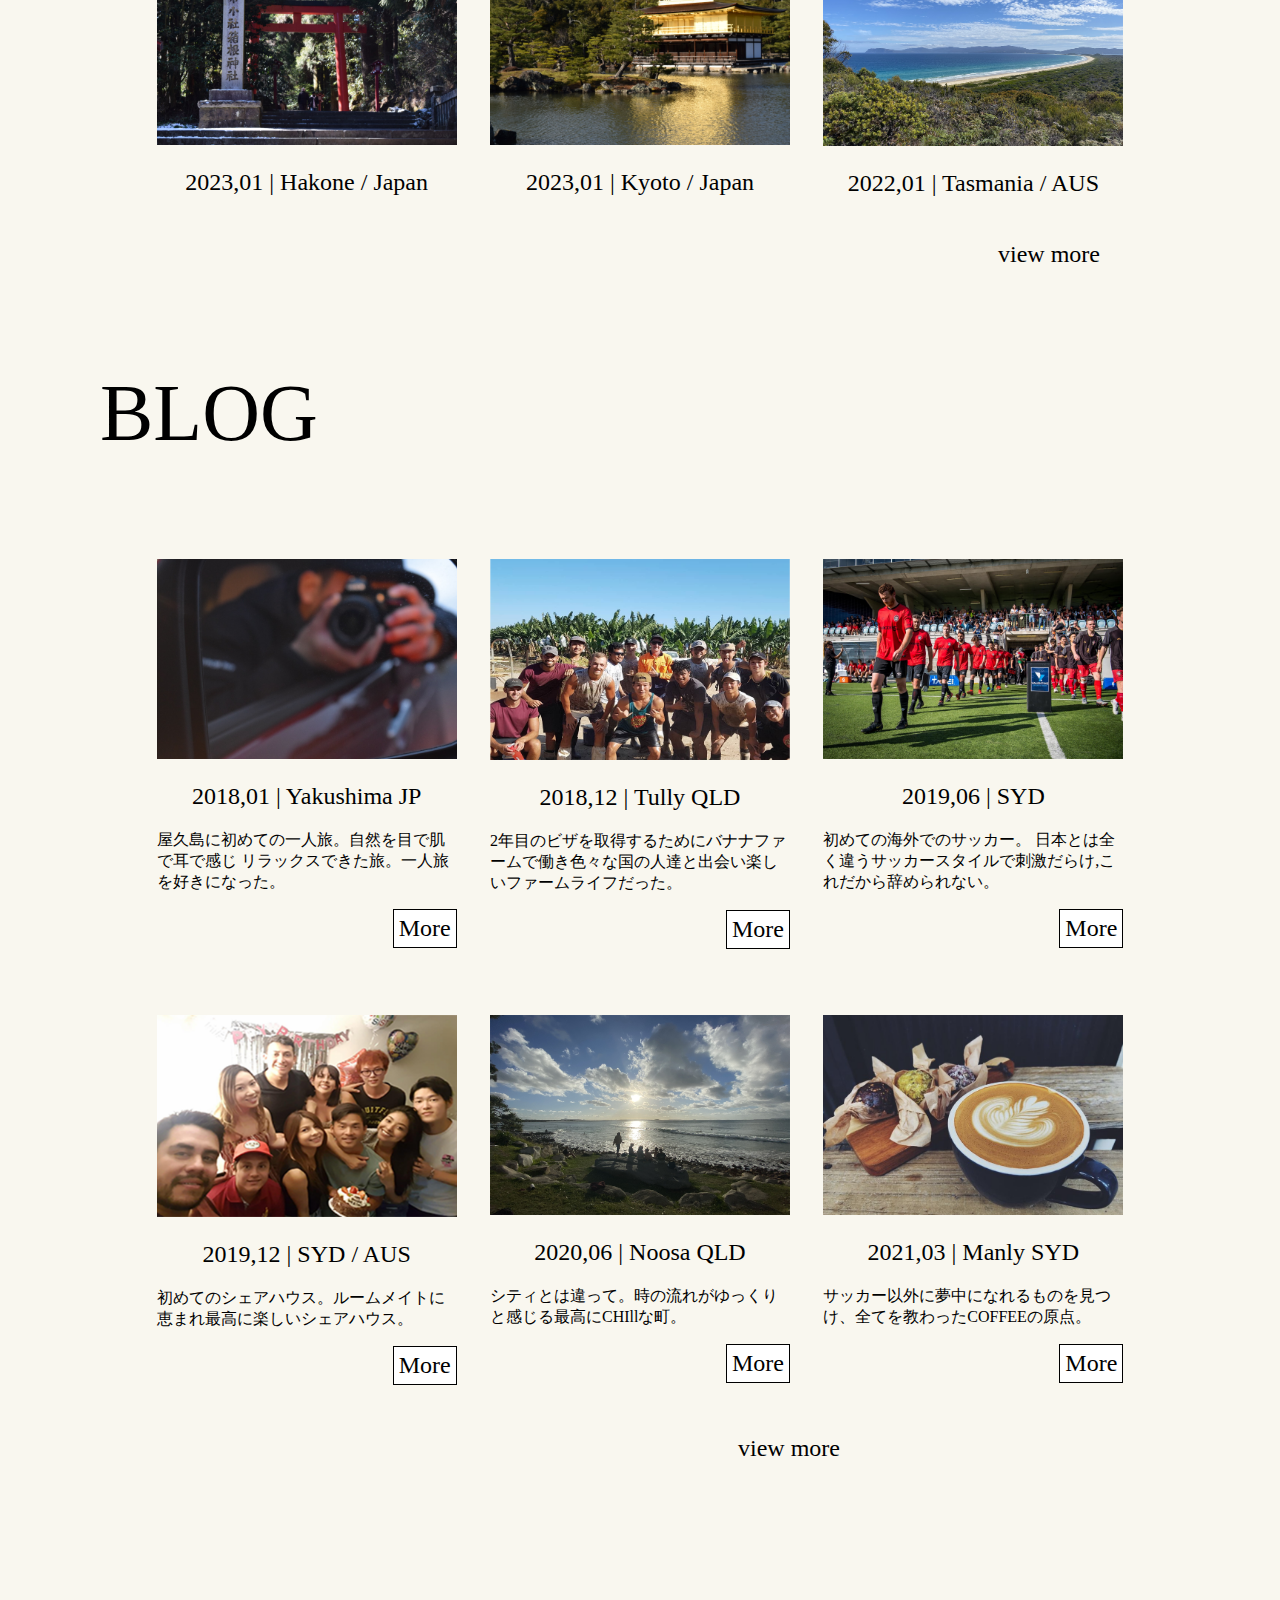
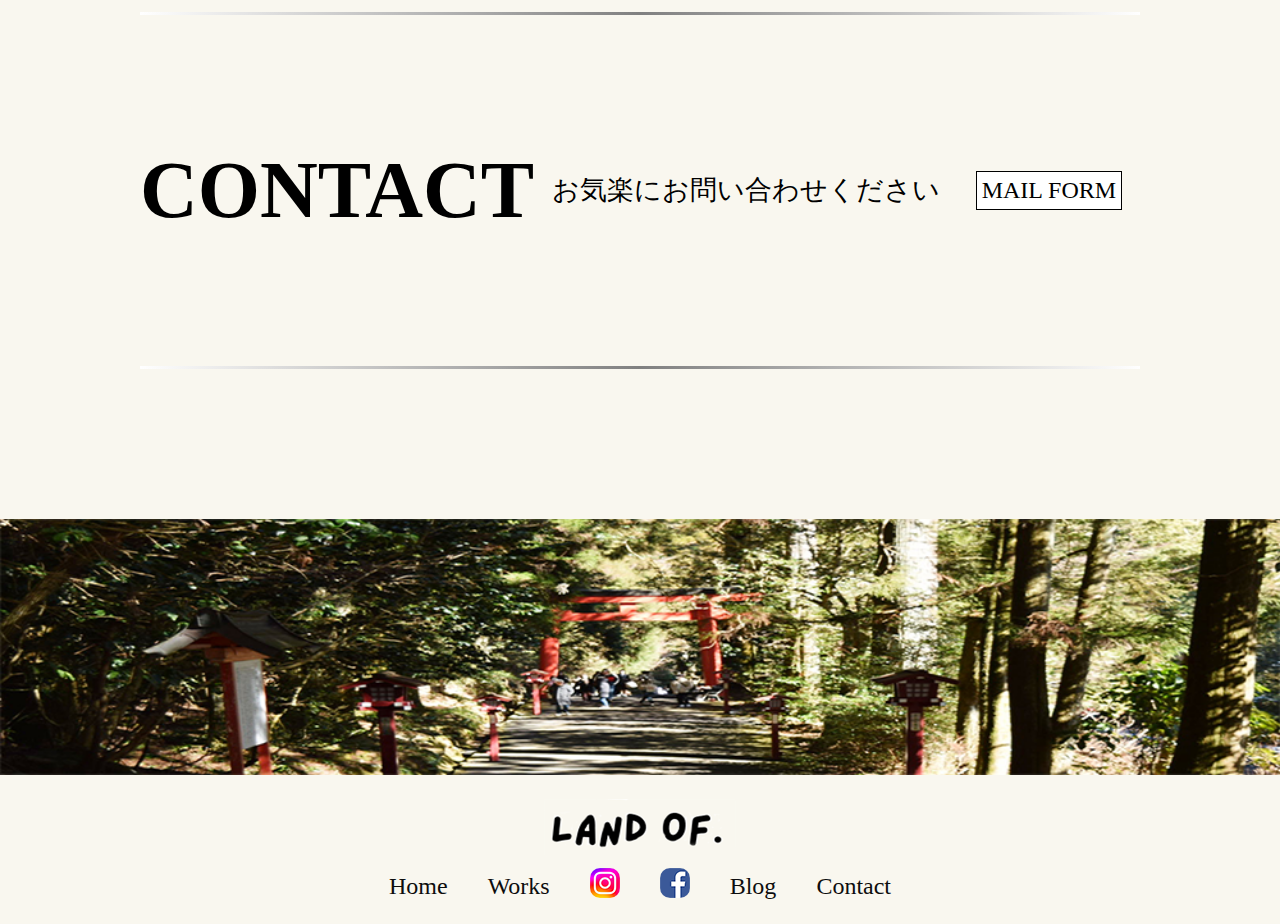
==== commit 6632b4da: "main" ====
--- a/index.html
+++ b/index.html
@@ -102,8 +102,8 @@
         <h3>Banner</h3>
         <ul class="content-works-ul">
            <li class="content-works-li"><img src="images/banner.png" alt=""><h4>Banner</h4></li>
-           <li class="content-works-li"></li>
-           <li class="content-works-li"></li>
+           <li class="content-works-li"><img src="images/matchalatte .png" alt=""><h4>Banner</h4></li>
+           <li class="content-works-li"><img src="images/tasoforestcamp .png" alt=""><h4>Banner</h4></li>
          </ul>
         <p class="viewmore">
         <a href="works.html" class="a-view"><span class="bd-solid">view more</span></a>
--- a/css/style.css
+++ b/css/style.css
@@ -667,6 +667,9 @@
     display: none;
 }
 
+.works-h3 {
+    margin-top: 100px;
+}
 
 
 
@@ -1120,4 +1123,14 @@
 .viewmore-blog {
     width: 60%;
 }
-}
+
+.viewmore {
+    padding-right: 0px;
+    width: 60%;
+    margin: 0px auto 100px auto;
+}
+
+.works-h3 {
+    margin-top: 100px;
+}
+}
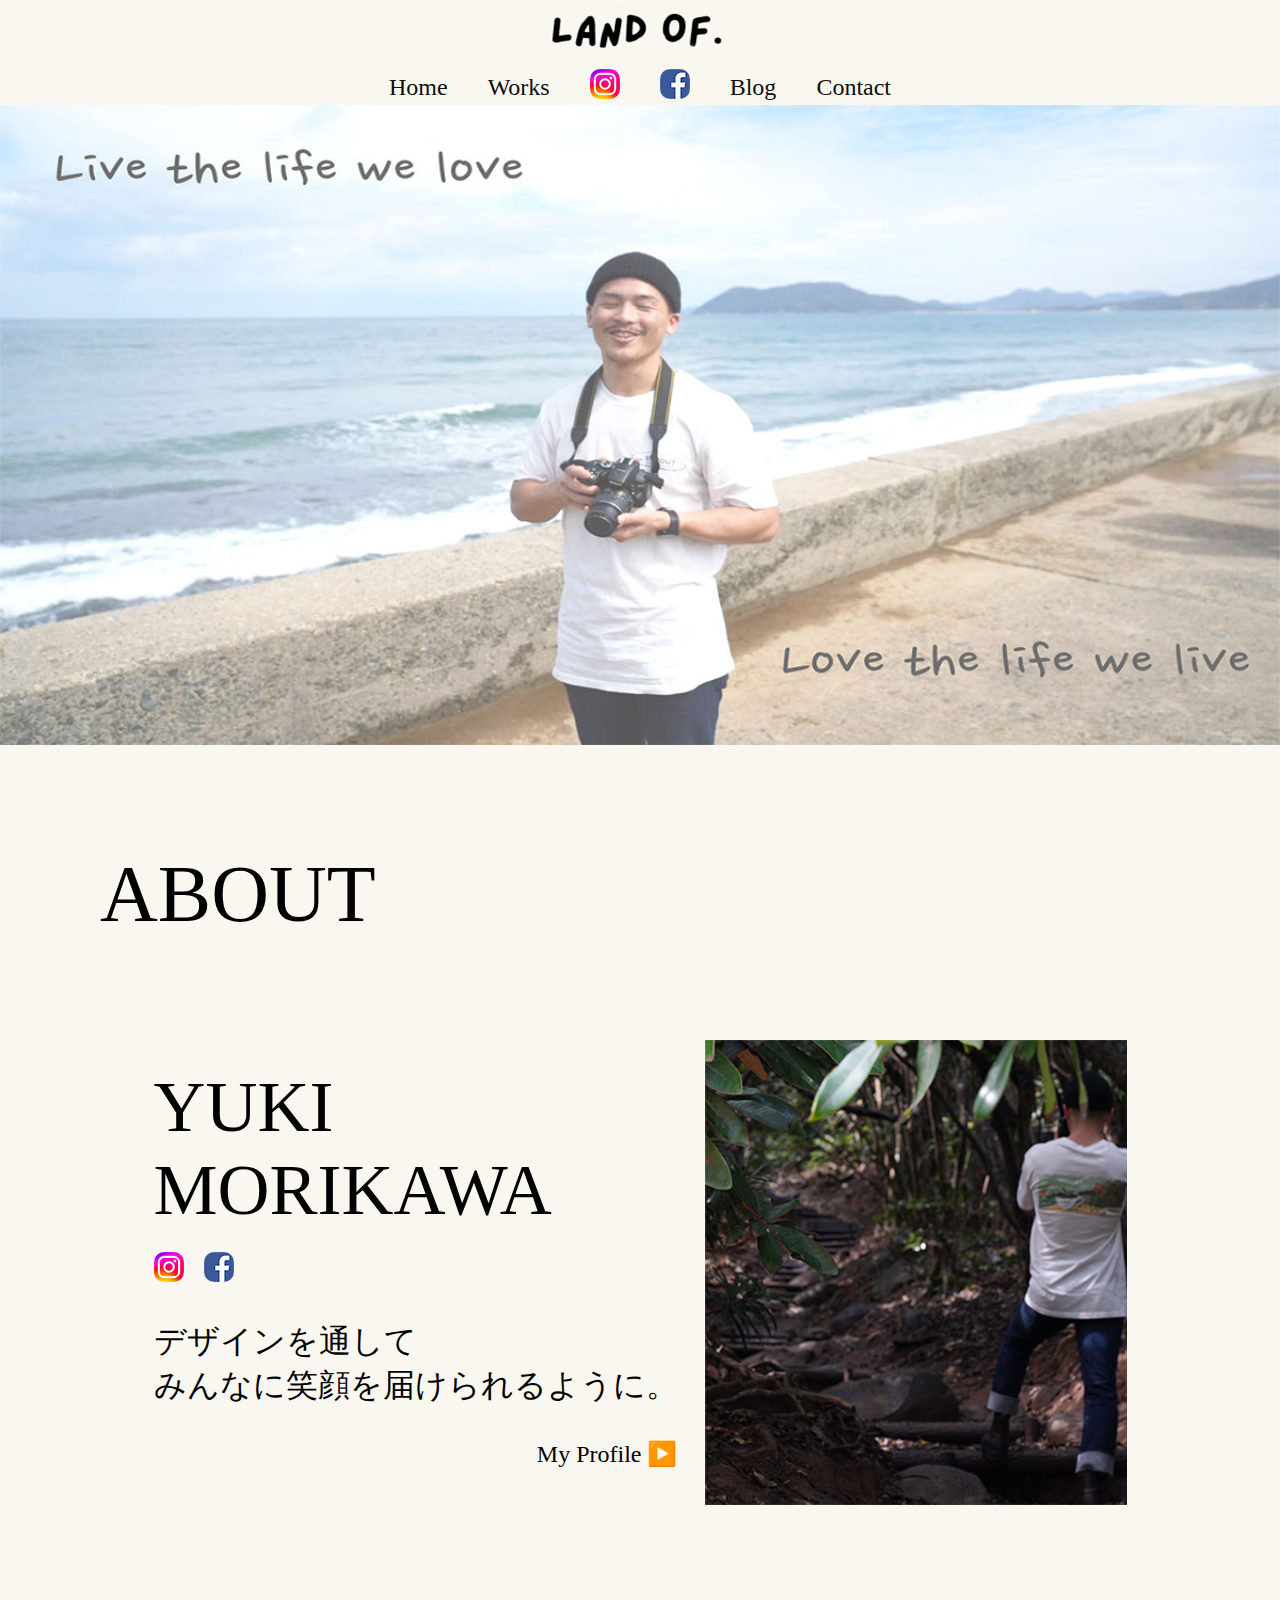
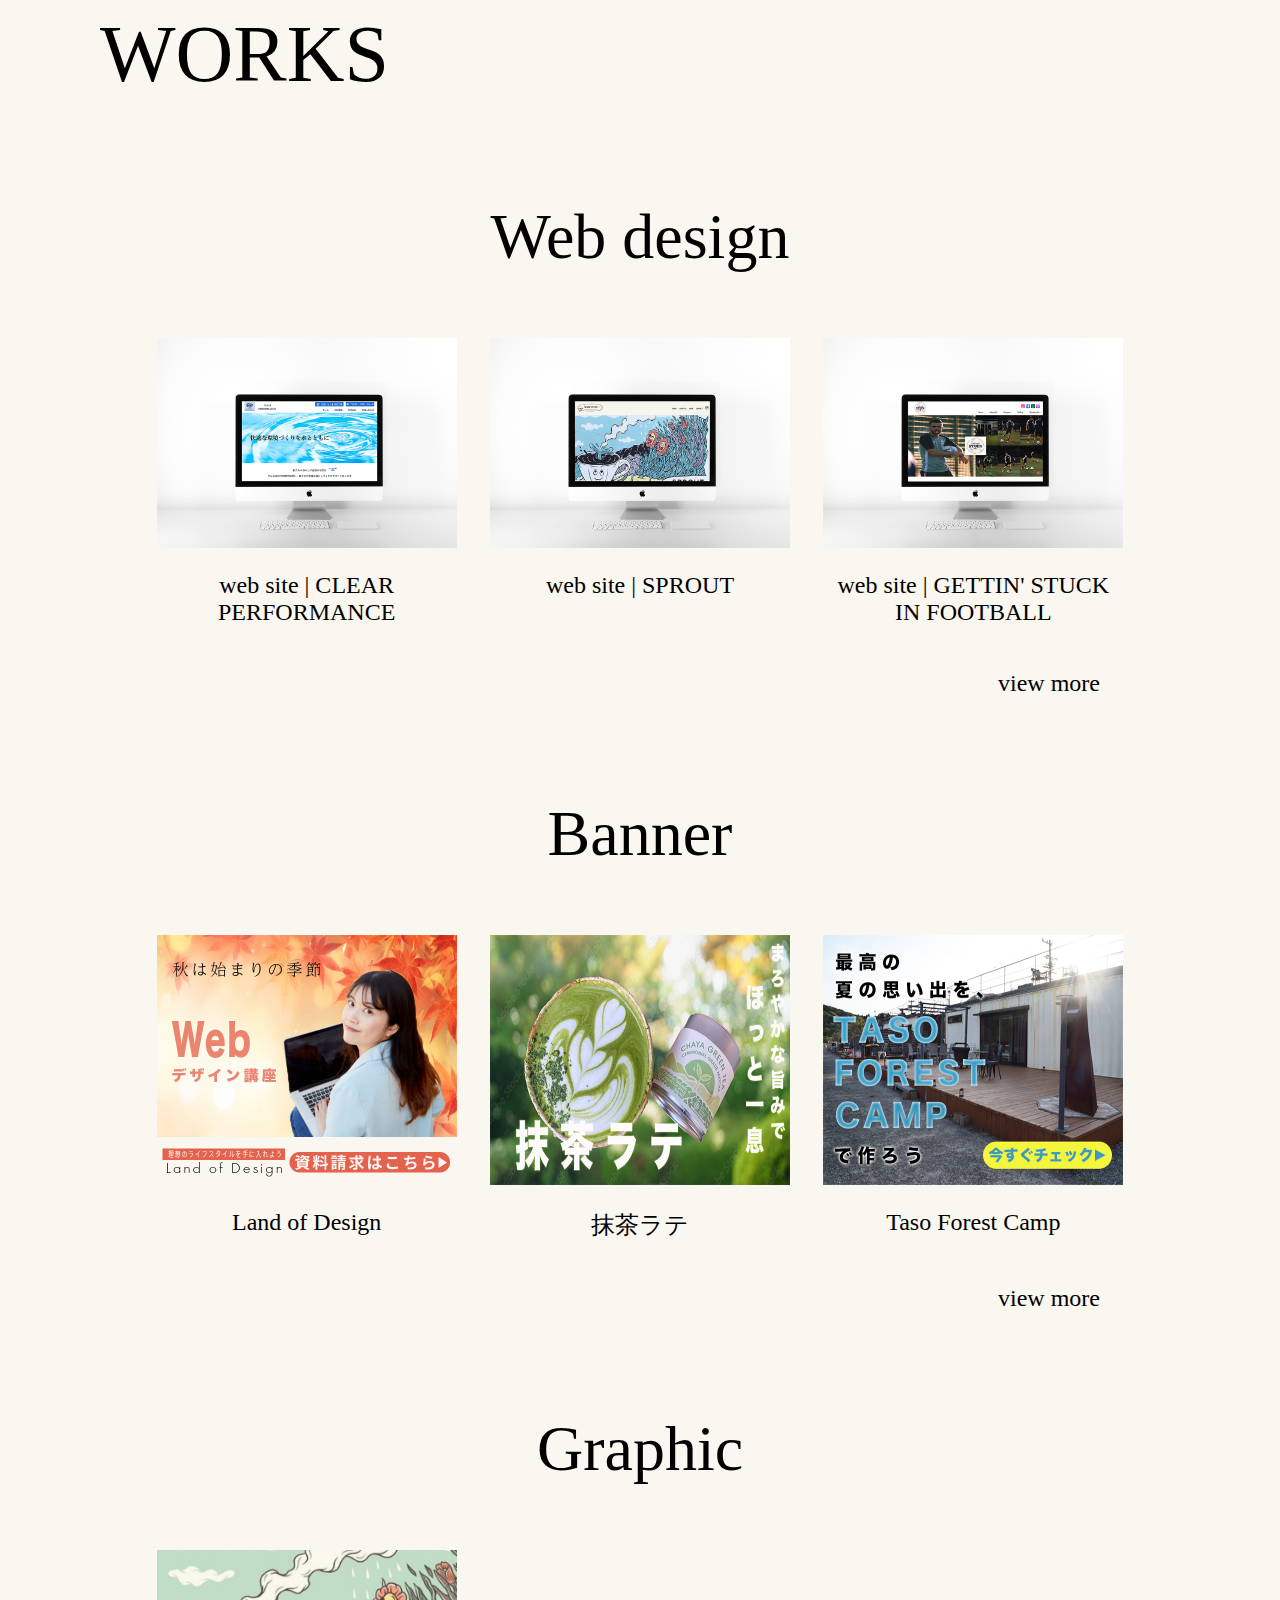
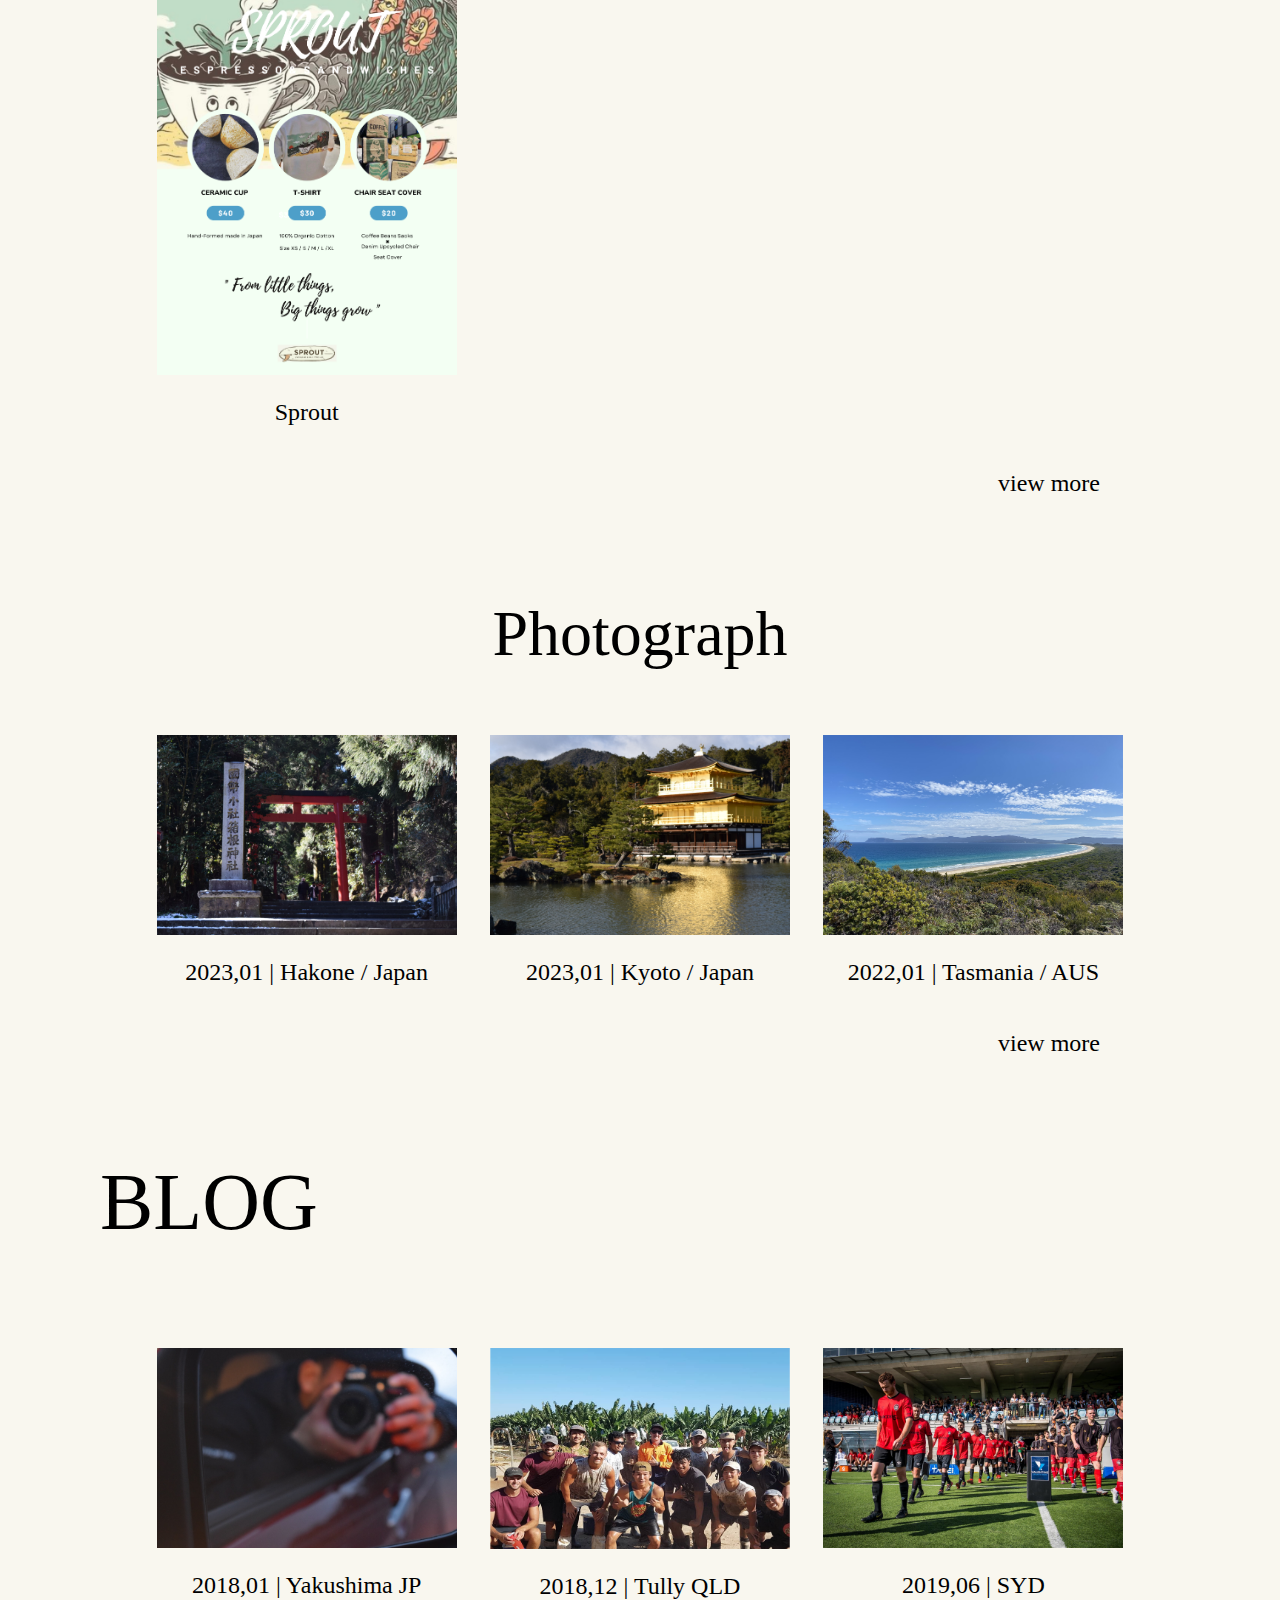
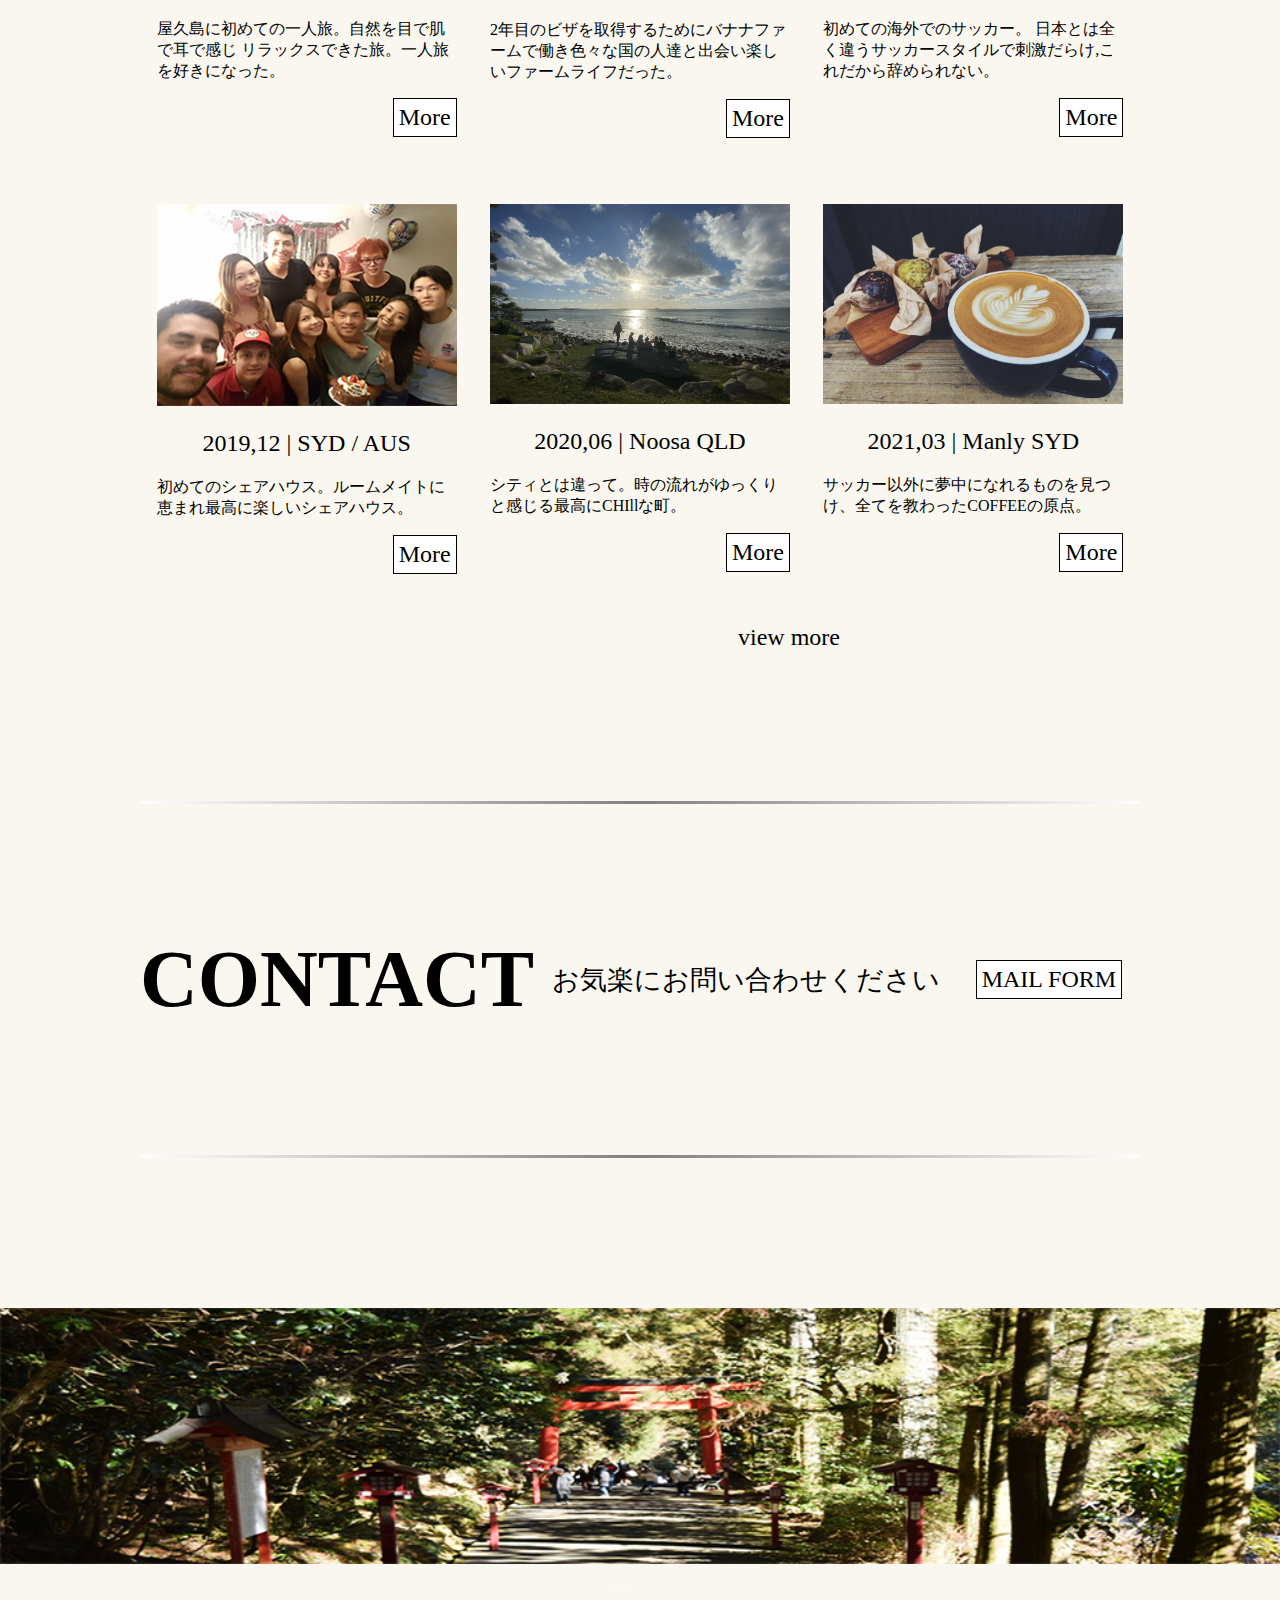
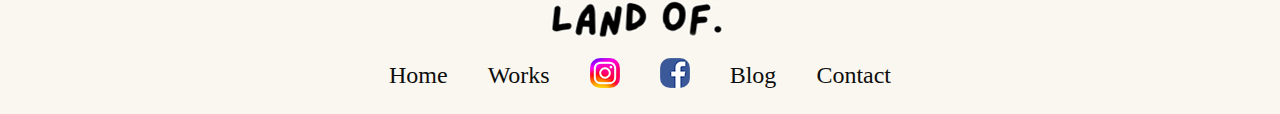
==== commit a7ca7aee: "main" ====
--- a/index.html
+++ b/index.html
@@ -101,14 +101,26 @@
     <section class="content-works">
         <h3>Banner</h3>
         <ul class="content-works-ul">
-           <li class="content-works-li"><img src="images/banner.png" alt=""><h4>Banner</h4></li>
-           <li class="content-works-li"><img src="images/matchalatte .png" alt=""><h4>Banner</h4></li>
-           <li class="content-works-li"><img src="images/tasoforestcamp .png" alt=""><h4>Banner</h4></li>
+           <li class="content-works-li"><img src="images/banner.png" alt=""><h4>Land of Design</h4></li>
+           <li class="content-works-li"><img src="images/matchalatte .png" alt=""><h4>抹茶ラテ</h4></li>
+           <li class="content-works-li"><img src="images/tasoforestcamp .png" alt=""><h4>Taso Forest Camp</h4></li>
          </ul>
         <p class="viewmore">
         <a href="works.html" class="a-view"><span class="bd-solid">view more</span></a>
        </p>
    </section>
+
+   <section class="content-works">
+    <h3>Graphic</h3>
+    <ul class="content-works-ul">
+        <li class="content-works-li"><img src="images/Sprout.png" alt=""><h4>Sprout</h4></li>
+        <li class="content-works-li"></li>
+        <li class="content-works-li"></li> 
+     </ul>
+     <p class="viewmore">
+        <a href="works.html" class="a-view"><span class="bd-solid">view more</span></a>
+       </p>
+</section>
 
     <section class="content-photograph">
         <h3>Photograph</h3>
--- a/css/style.css
+++ b/css/style.css
@@ -801,7 +801,11 @@
     }
 
     h3 {
-        font-size: 1.5em;
+        font-size: 1.8em;
+    }
+
+    .works-h3 {
+        font-size: 1.8em;
     }
 
     
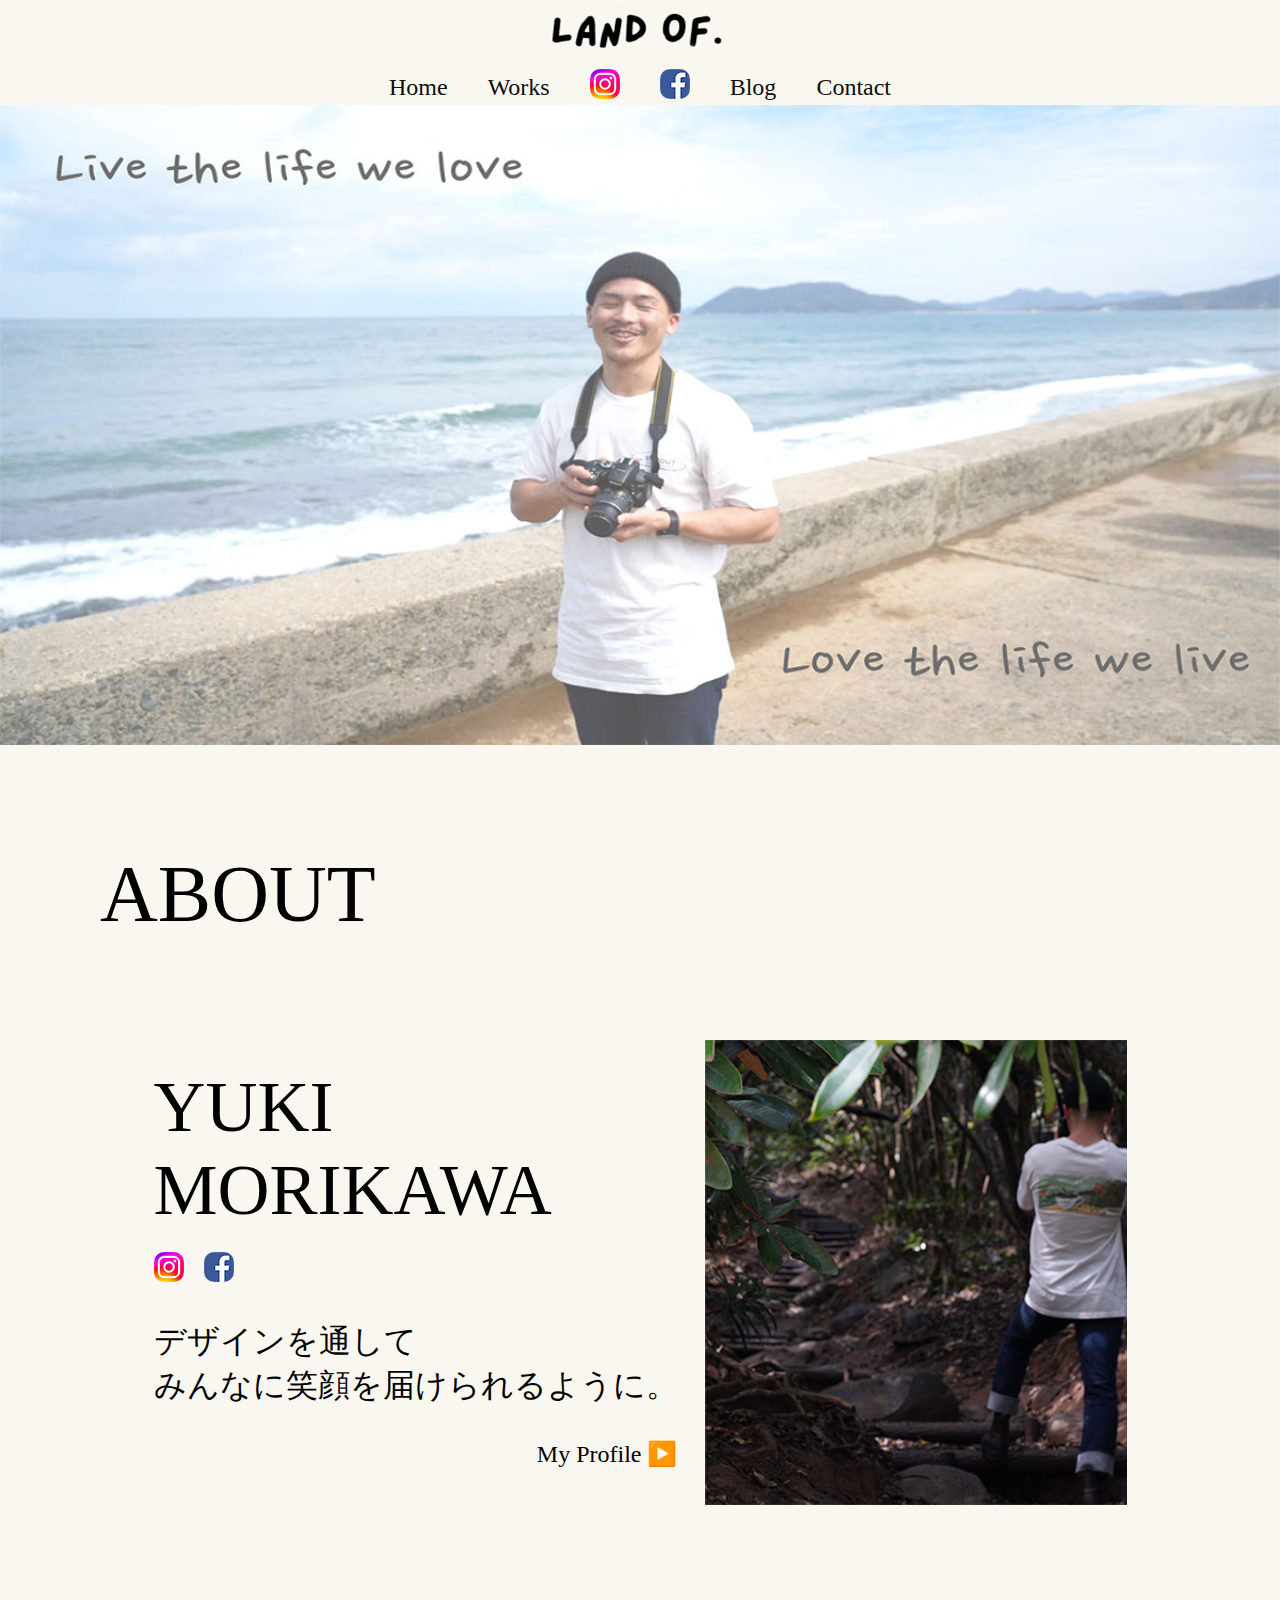
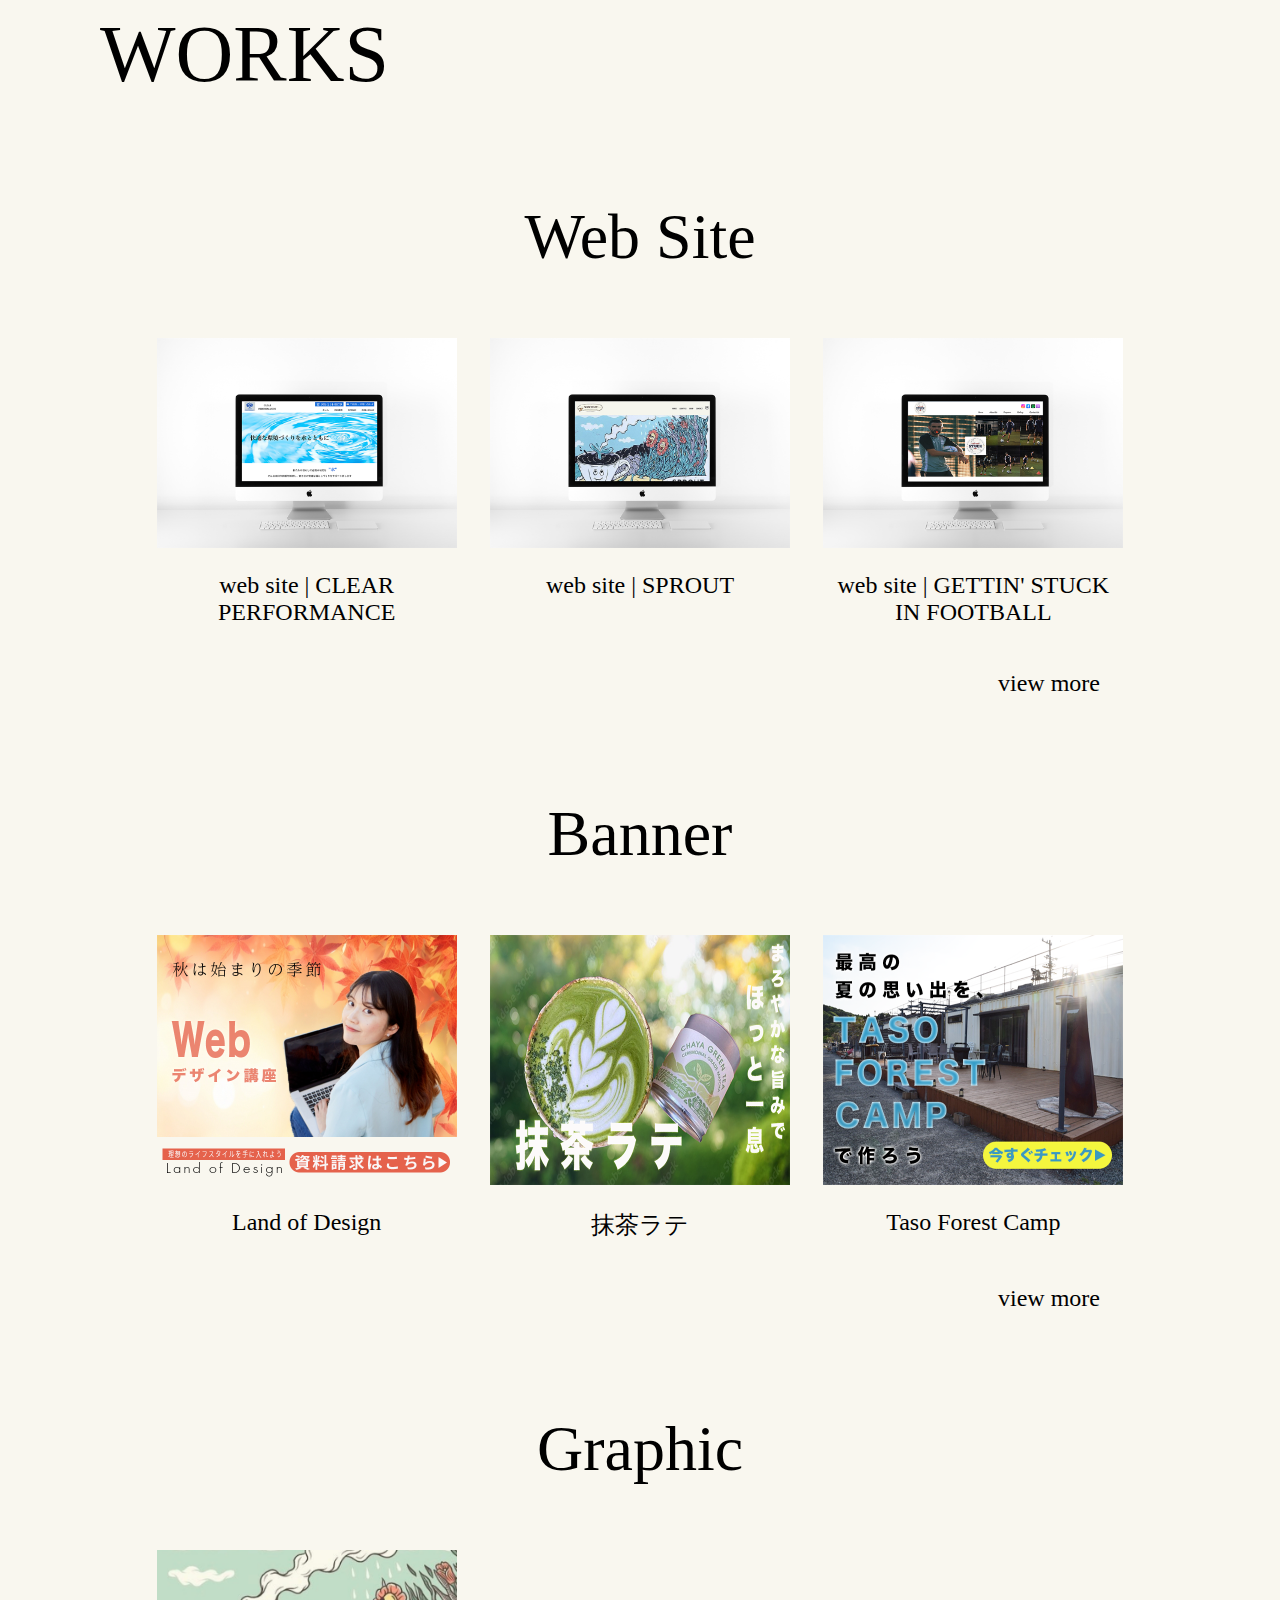
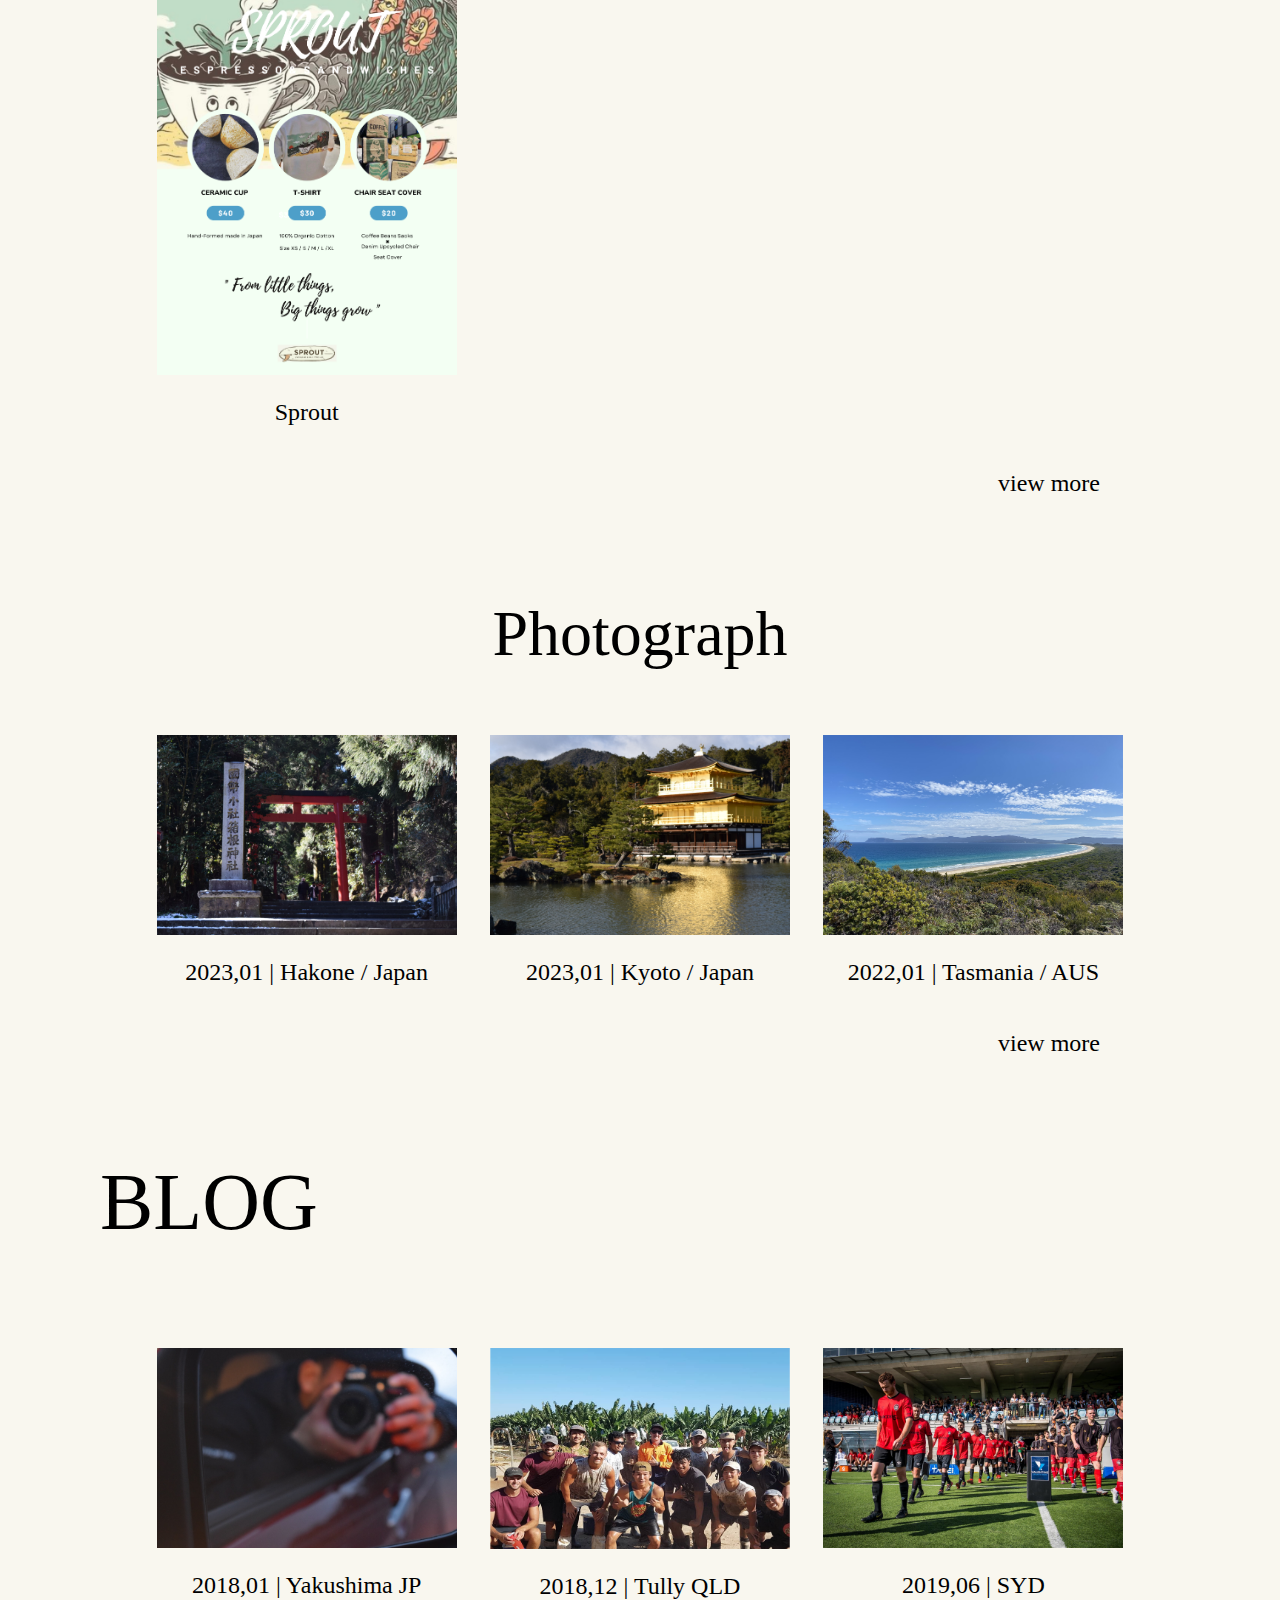
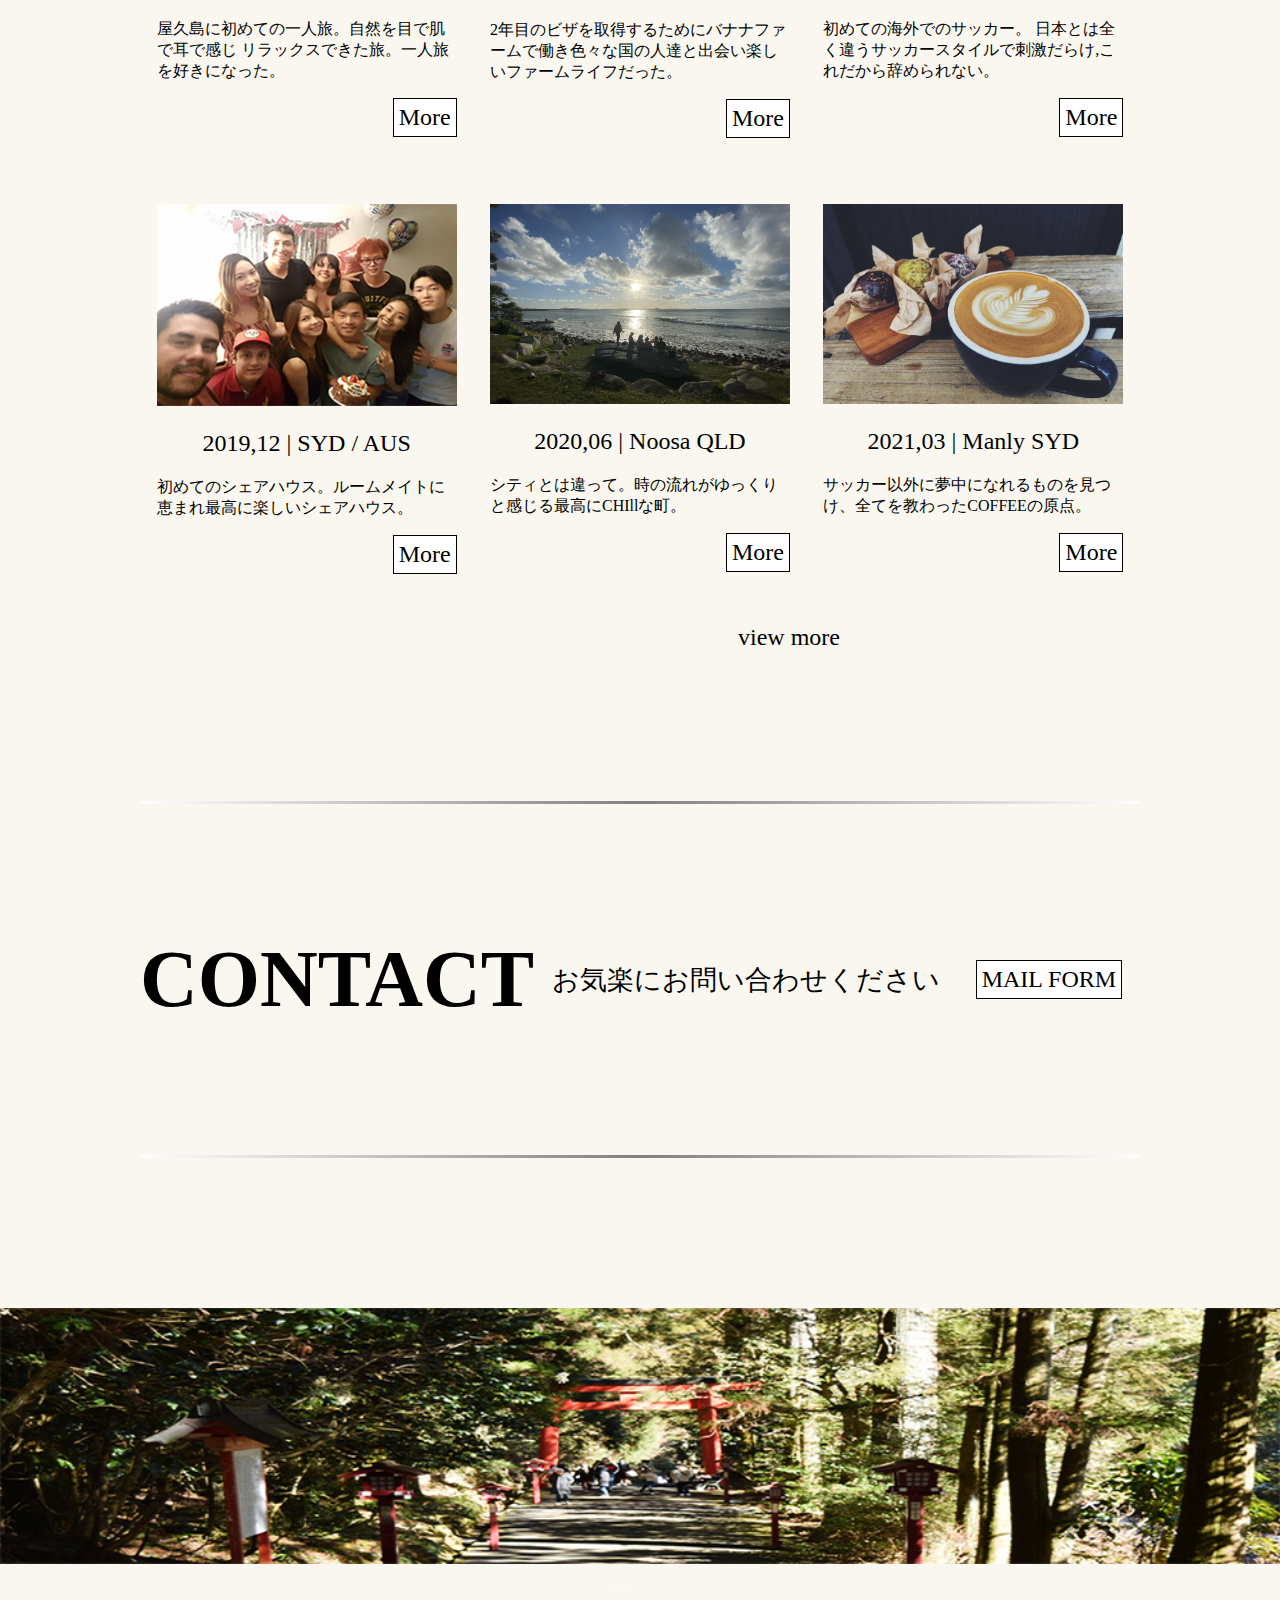
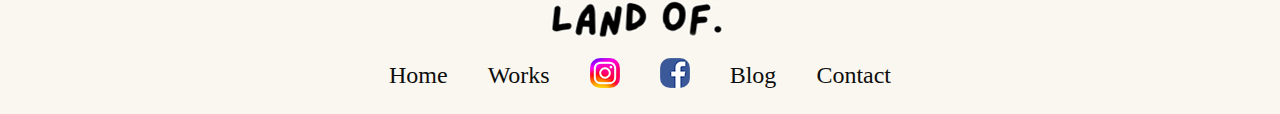
==== commit fd23e7bd: "main" ====
--- a/index.html
+++ b/index.html
@@ -87,7 +87,7 @@
 
         <h2>WORKS  </h2>
      <section class="content-works">
-         <h3>Web design</h3>
+         <h3>Web Site</h3>
          <ul class="content-works-ul">
             <li class="content-works-li"><img src="images/clearperformancepc.png" alt="clearperformance"><h4><a href="https://12yuki18.github.io/clearperformance/" class="web">web site | CLEAR PERFORMANCE</a></h4></li>
             <li class="content-works-li"><img src="images//sproutpc.png" alt="sprout"><h4><a  href="https://12yuki18.github.io/cafesprout/" class="web">web site | SPROUT</a></h4></li>
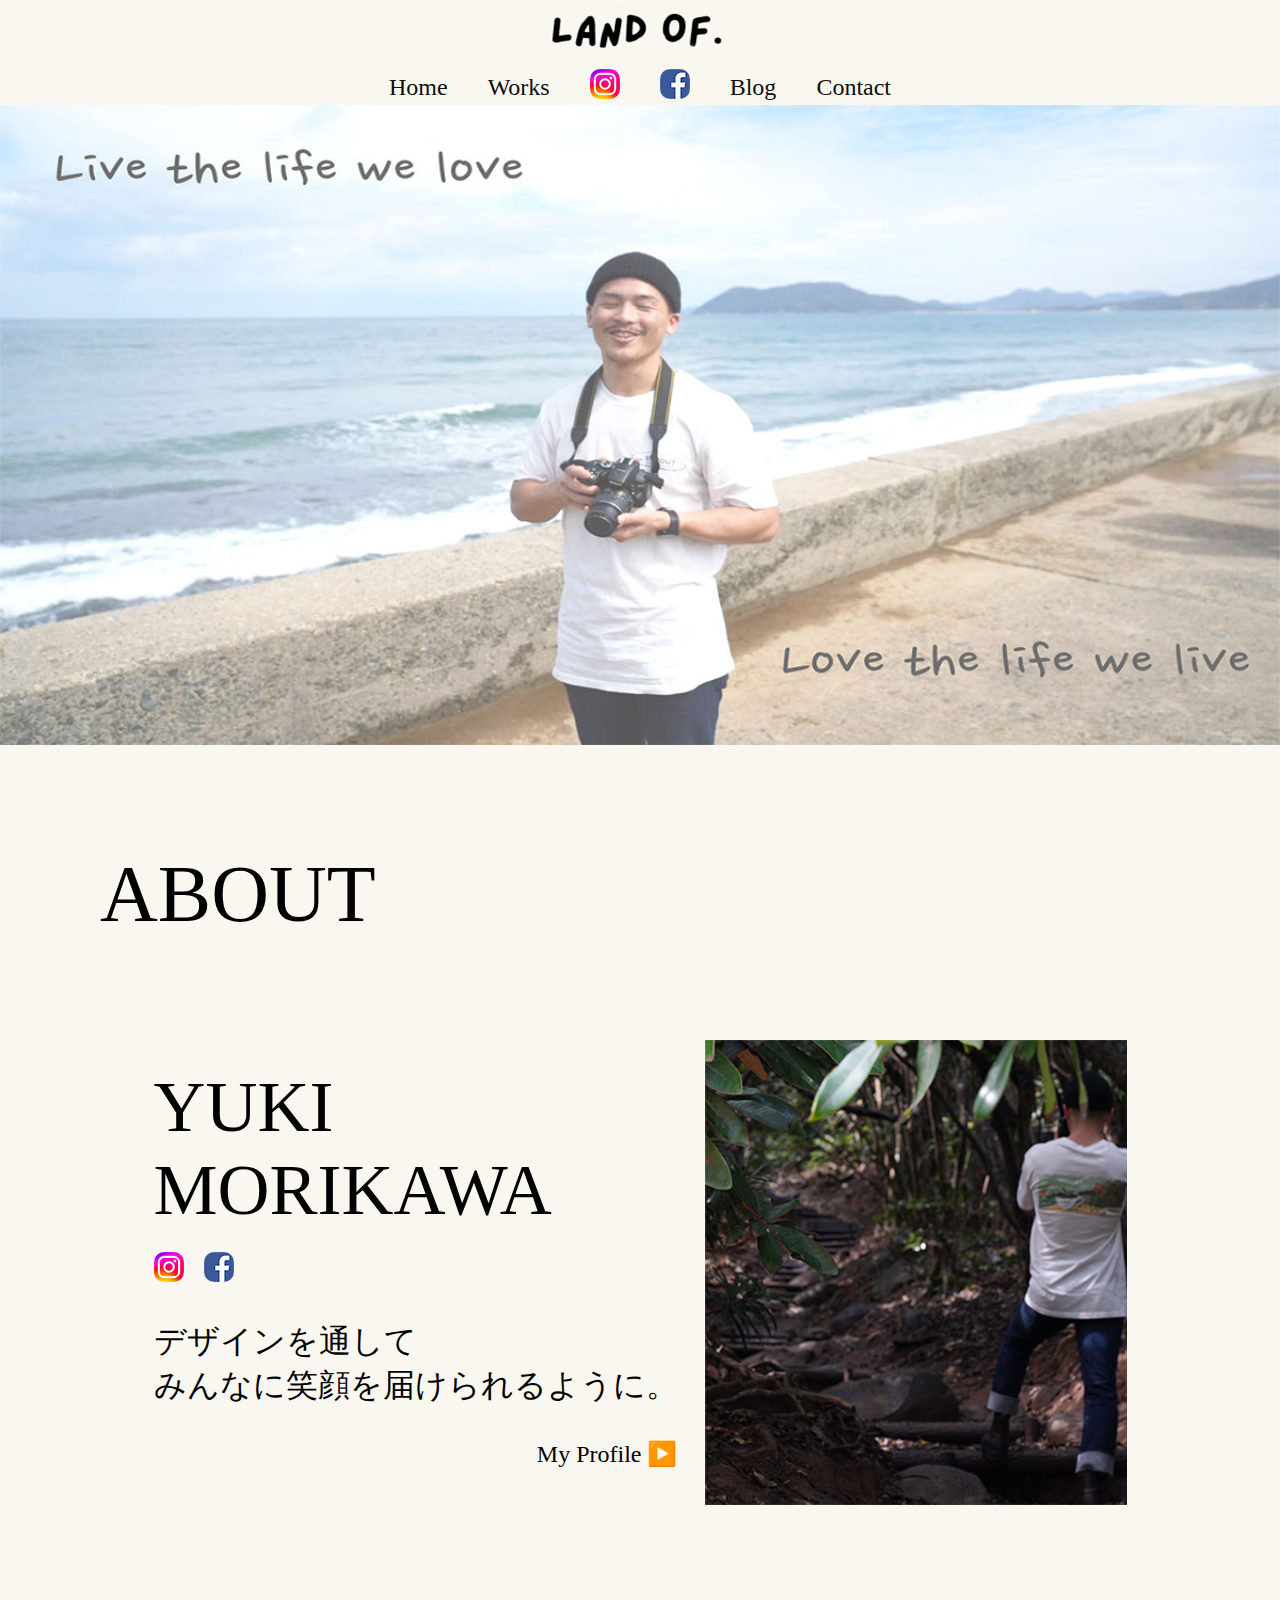
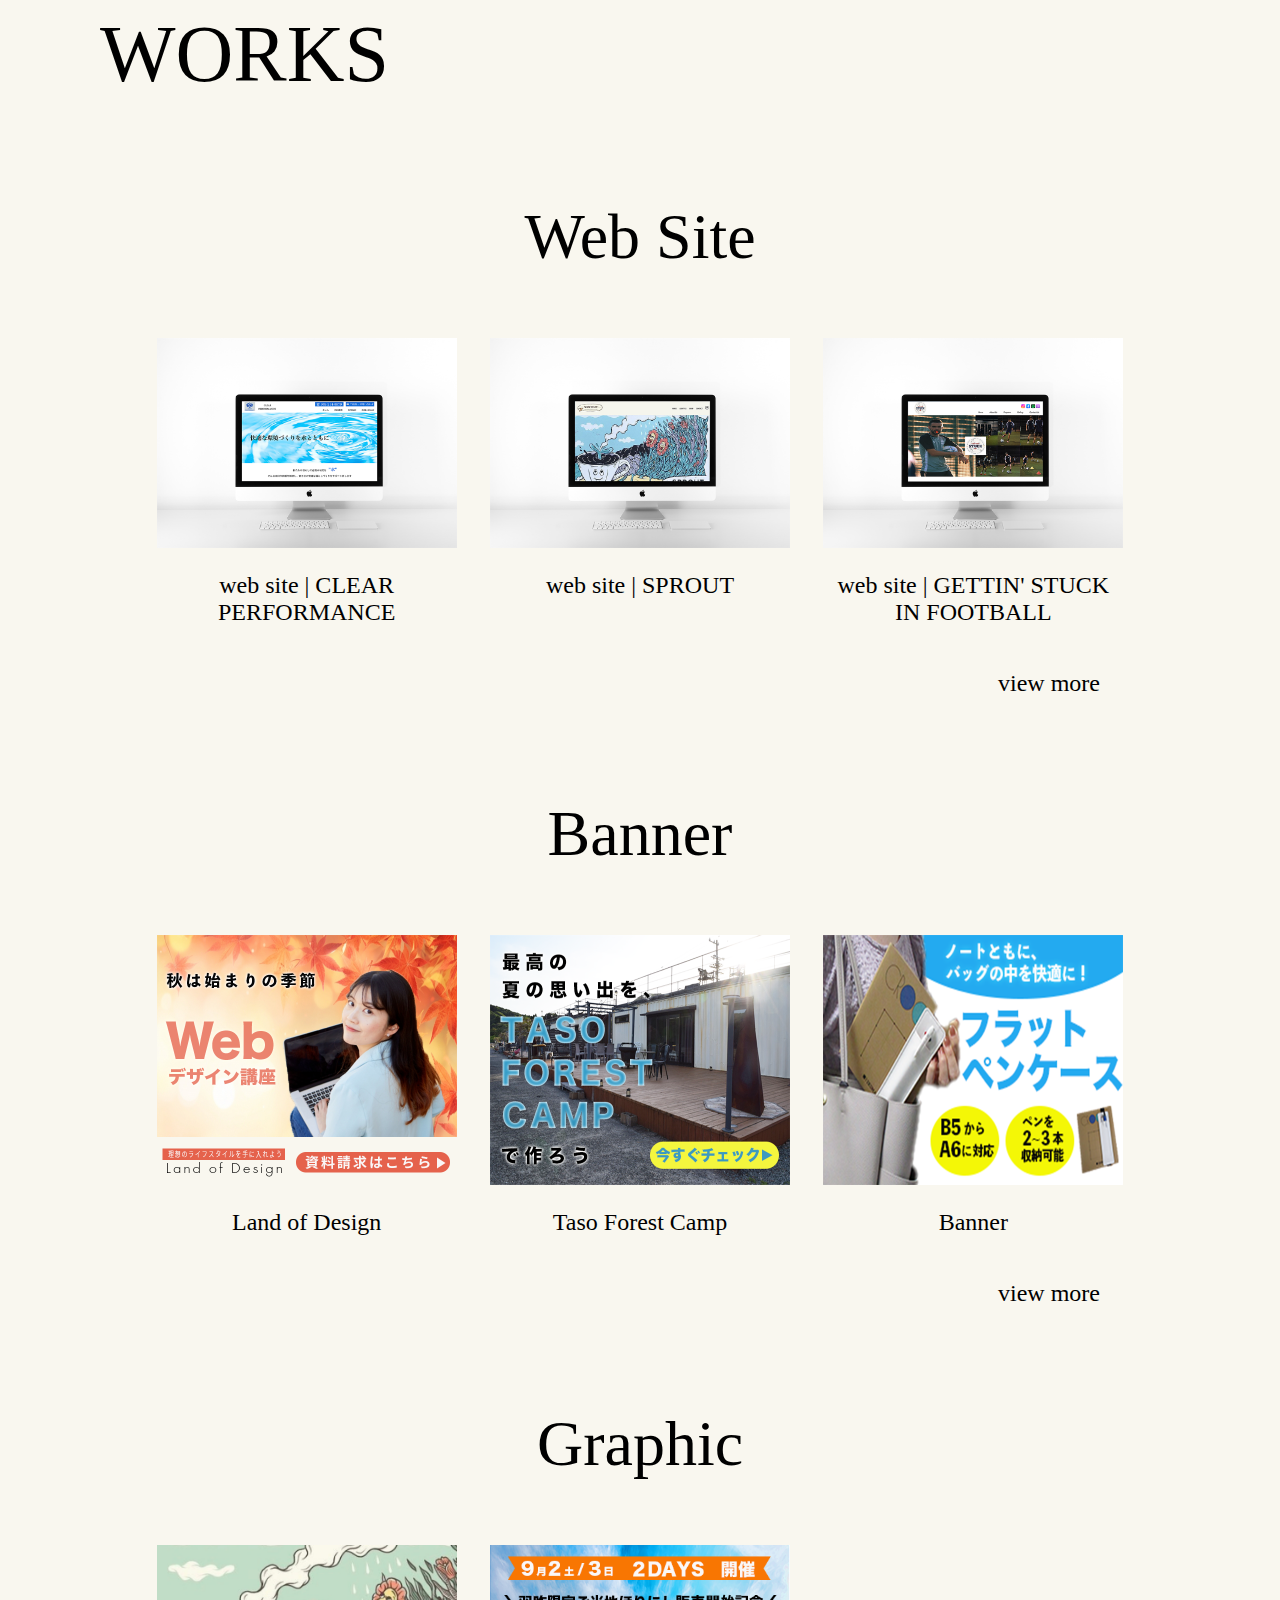
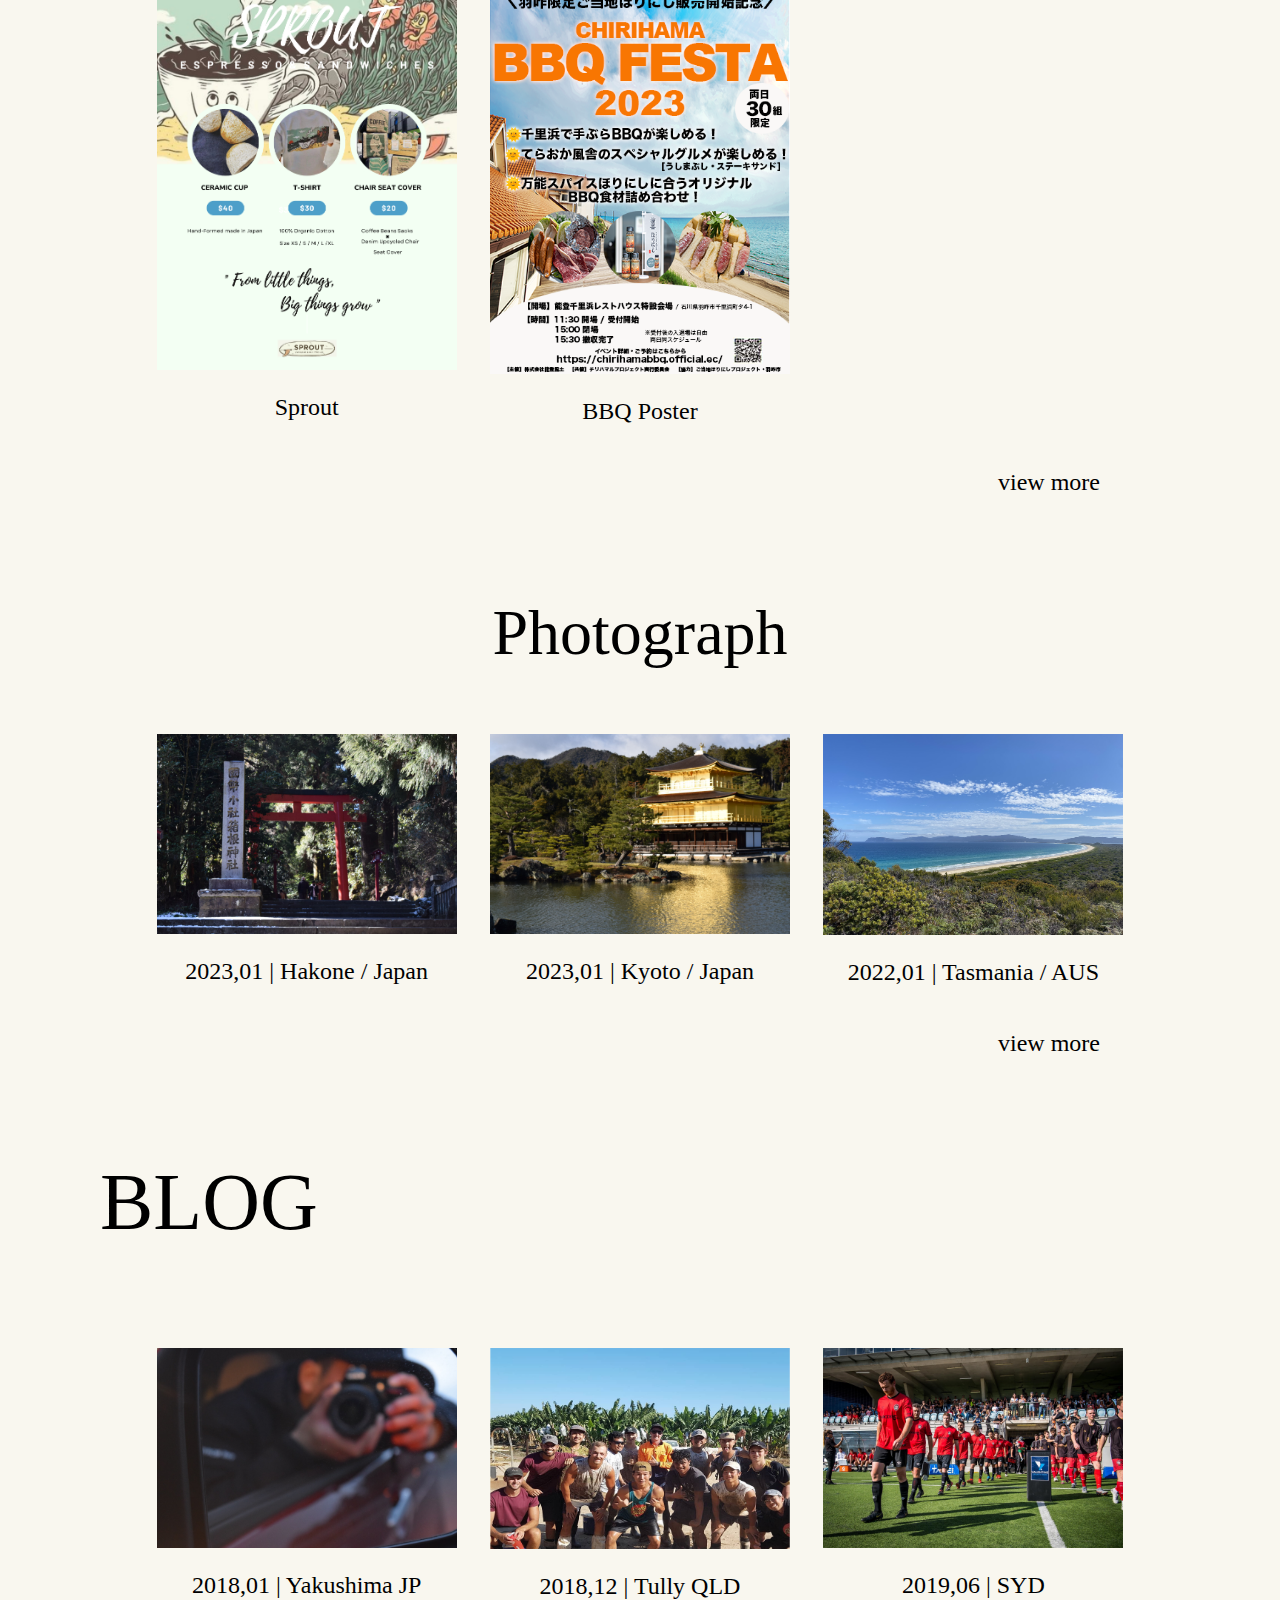
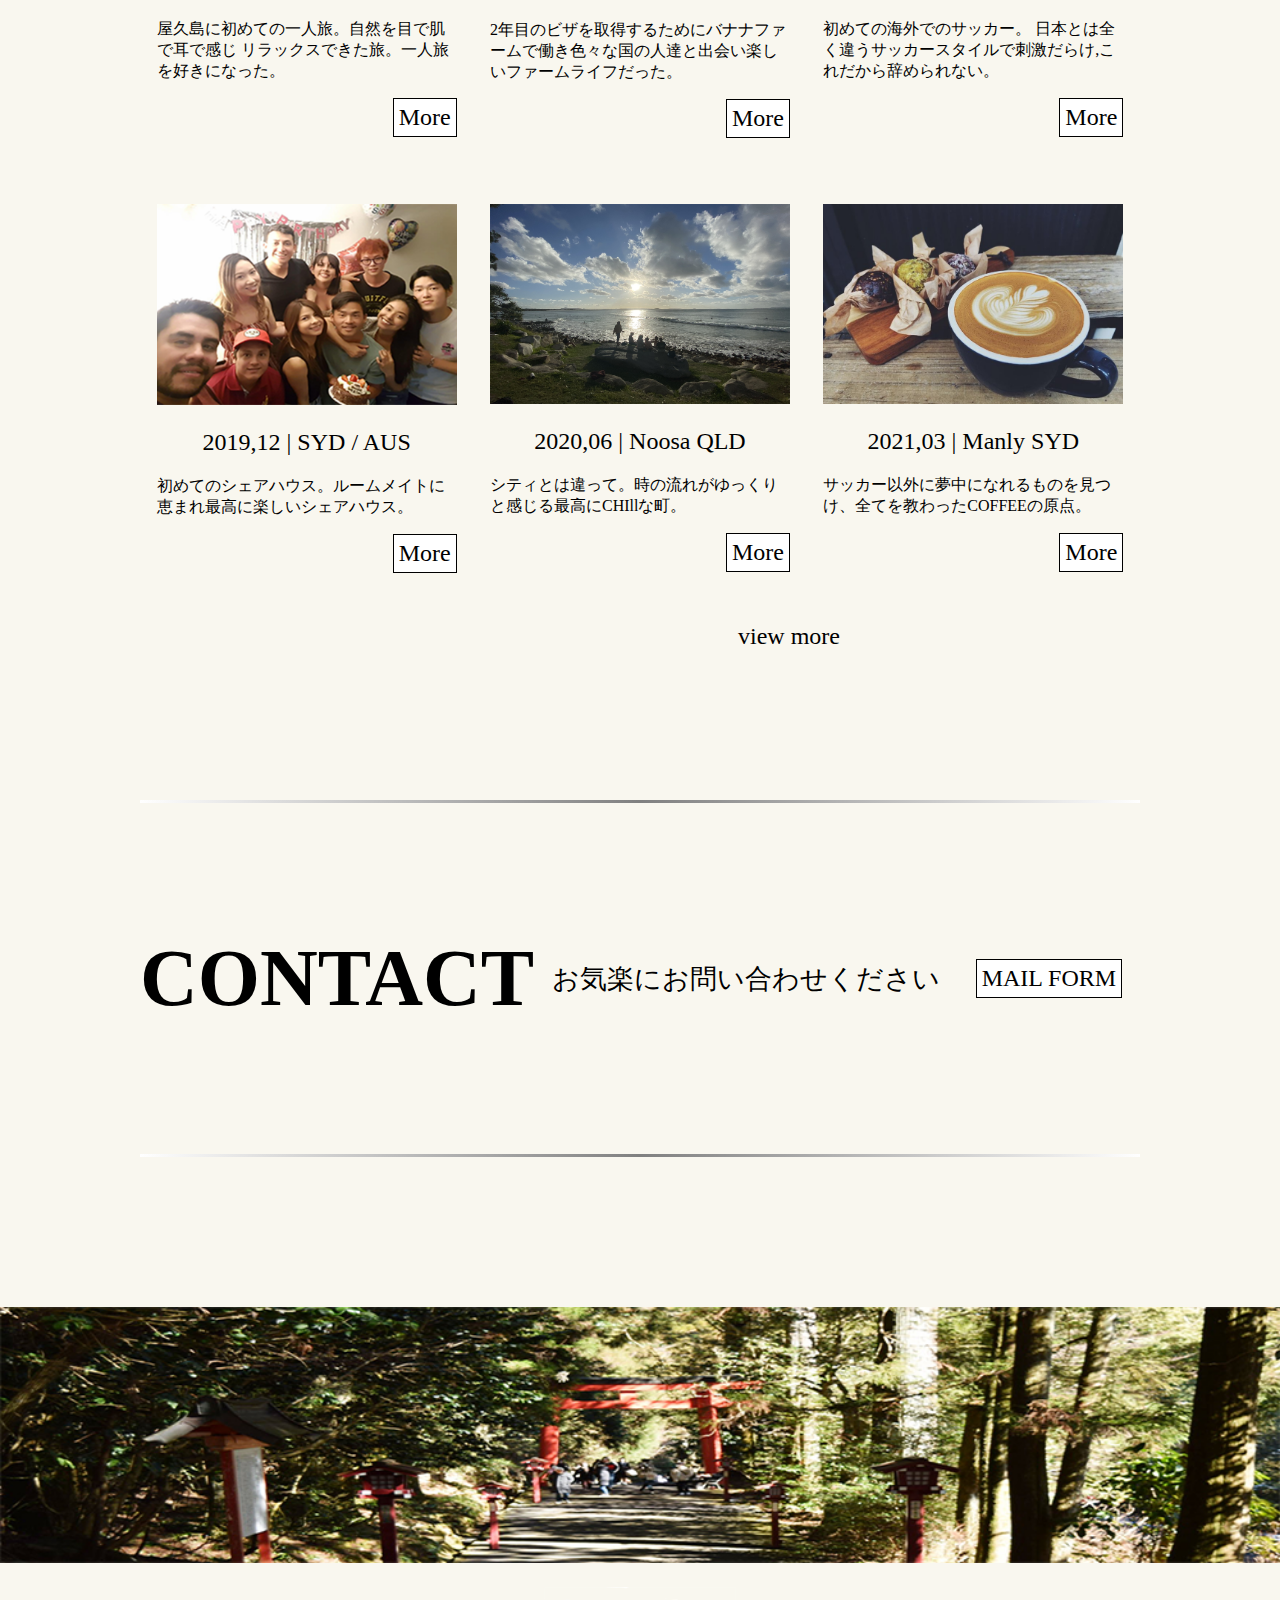
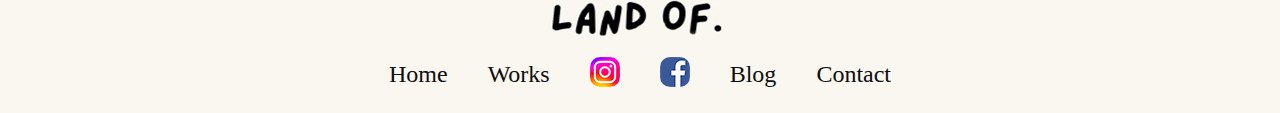
==== commit f6e8dcc1: "main" ====
--- a/index.html
+++ b/index.html
@@ -102,8 +102,8 @@
         <h3>Banner</h3>
         <ul class="content-works-ul">
            <li class="content-works-li"><img src="images/banner.png" alt=""><h4>Land of Design</h4></li>
-           <li class="content-works-li"><img src="images/matchalatte .png" alt=""><h4>抹茶ラテ</h4></li>
            <li class="content-works-li"><img src="images/tasoforestcamp .png" alt=""><h4>Taso Forest Camp</h4></li>
+           <li class="content-works-li"><img src="images/pen.png" alt=""><h4>Banner</h4></li> 
          </ul>
         <p class="viewmore">
         <a href="works.html" class="a-view"><span class="bd-solid">view more</span></a>
@@ -114,7 +114,7 @@
     <h3>Graphic</h3>
     <ul class="content-works-ul">
         <li class="content-works-li"><img src="images/Sprout.png" alt=""><h4>Sprout</h4></li>
-        <li class="content-works-li"></li>
+        <li class="content-works-li"><img src="images/bbq.png" alt=""><h4>BBQ Poster</h4></li>
         <li class="content-works-li"></li> 
      </ul>
      <p class="viewmore">
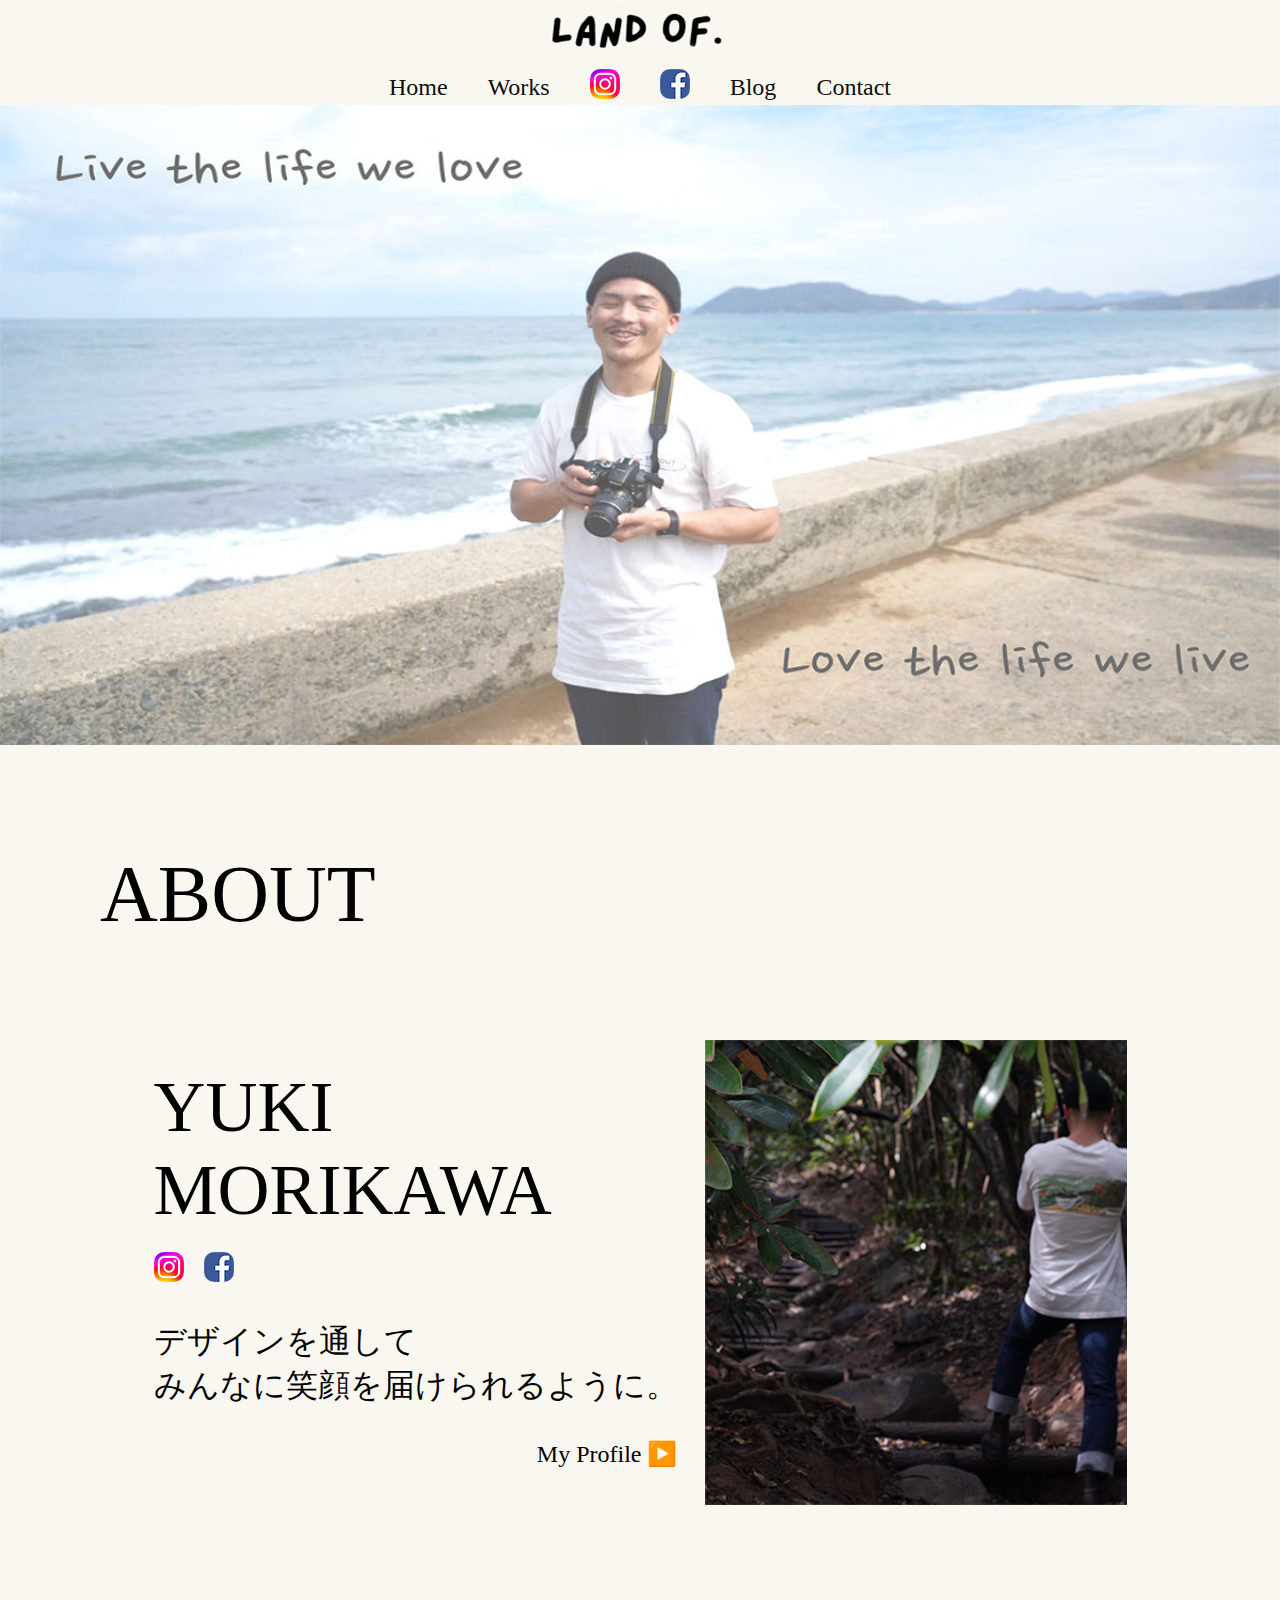
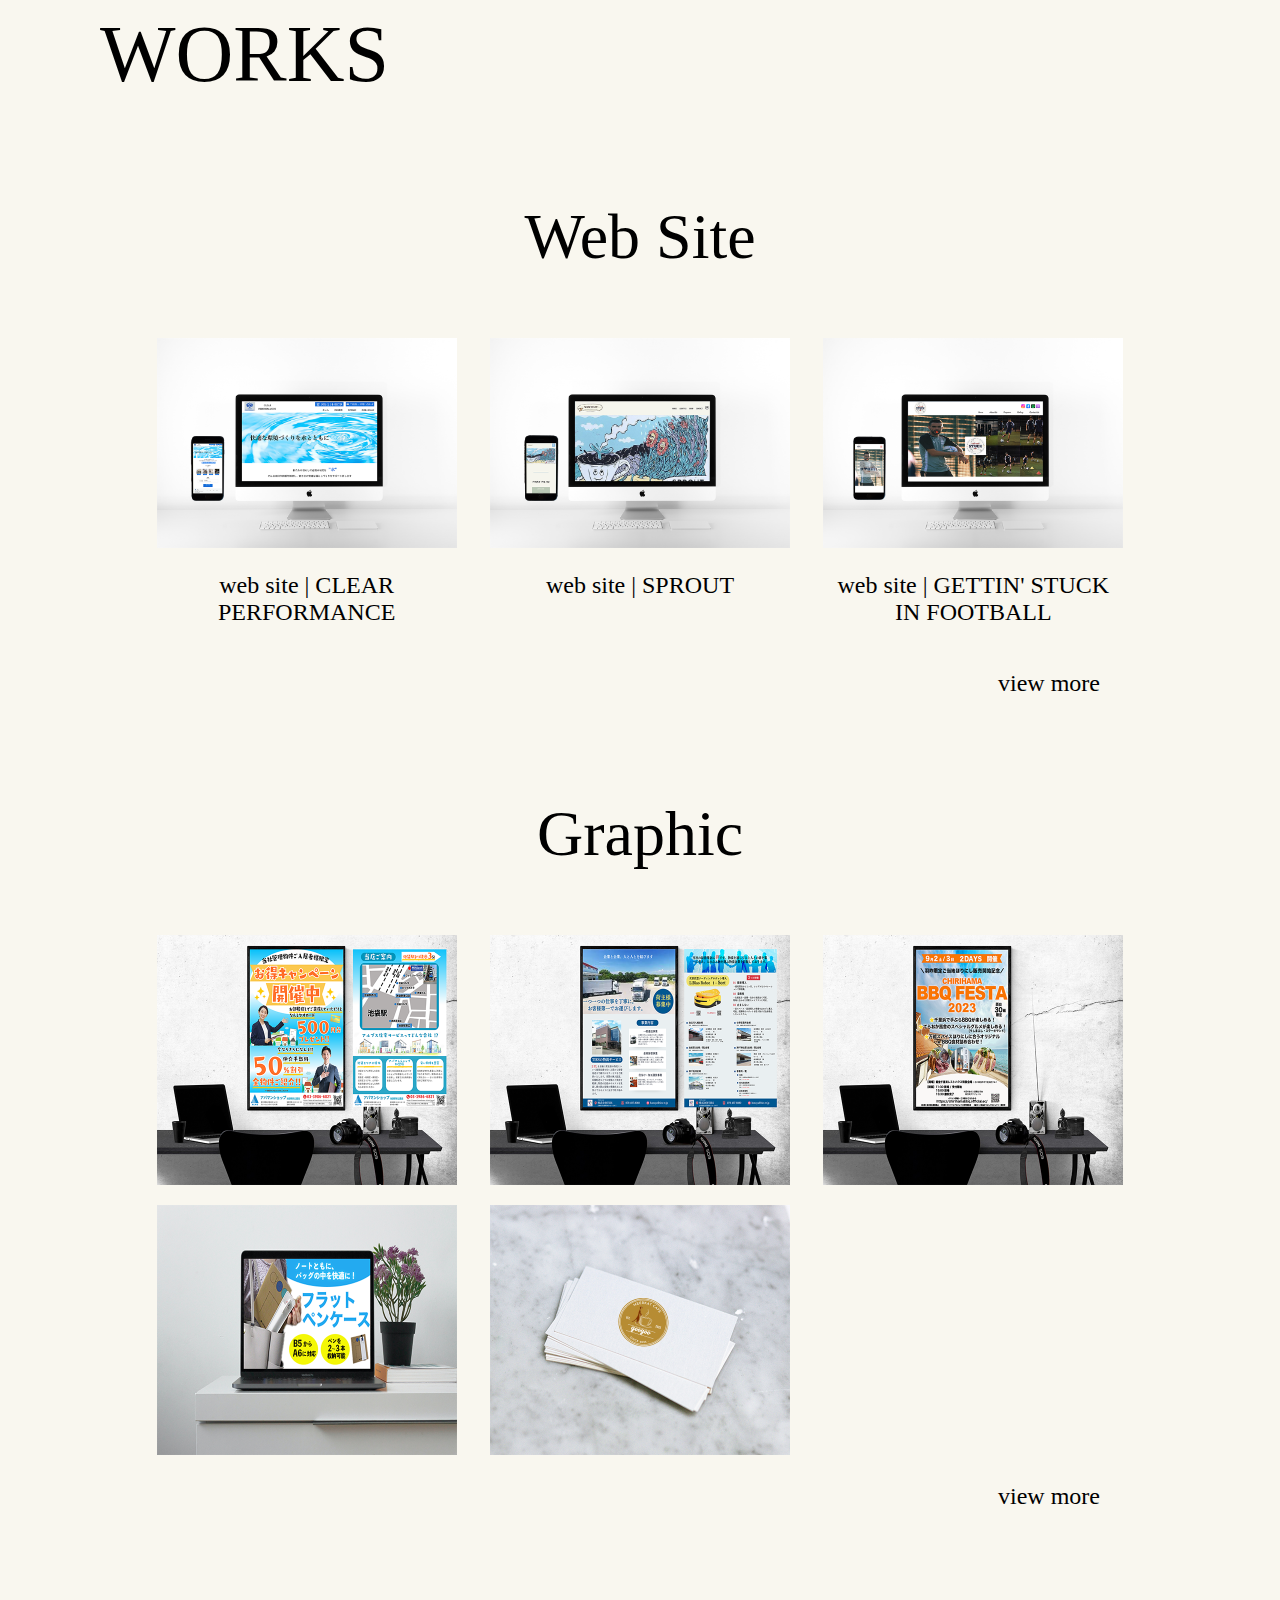
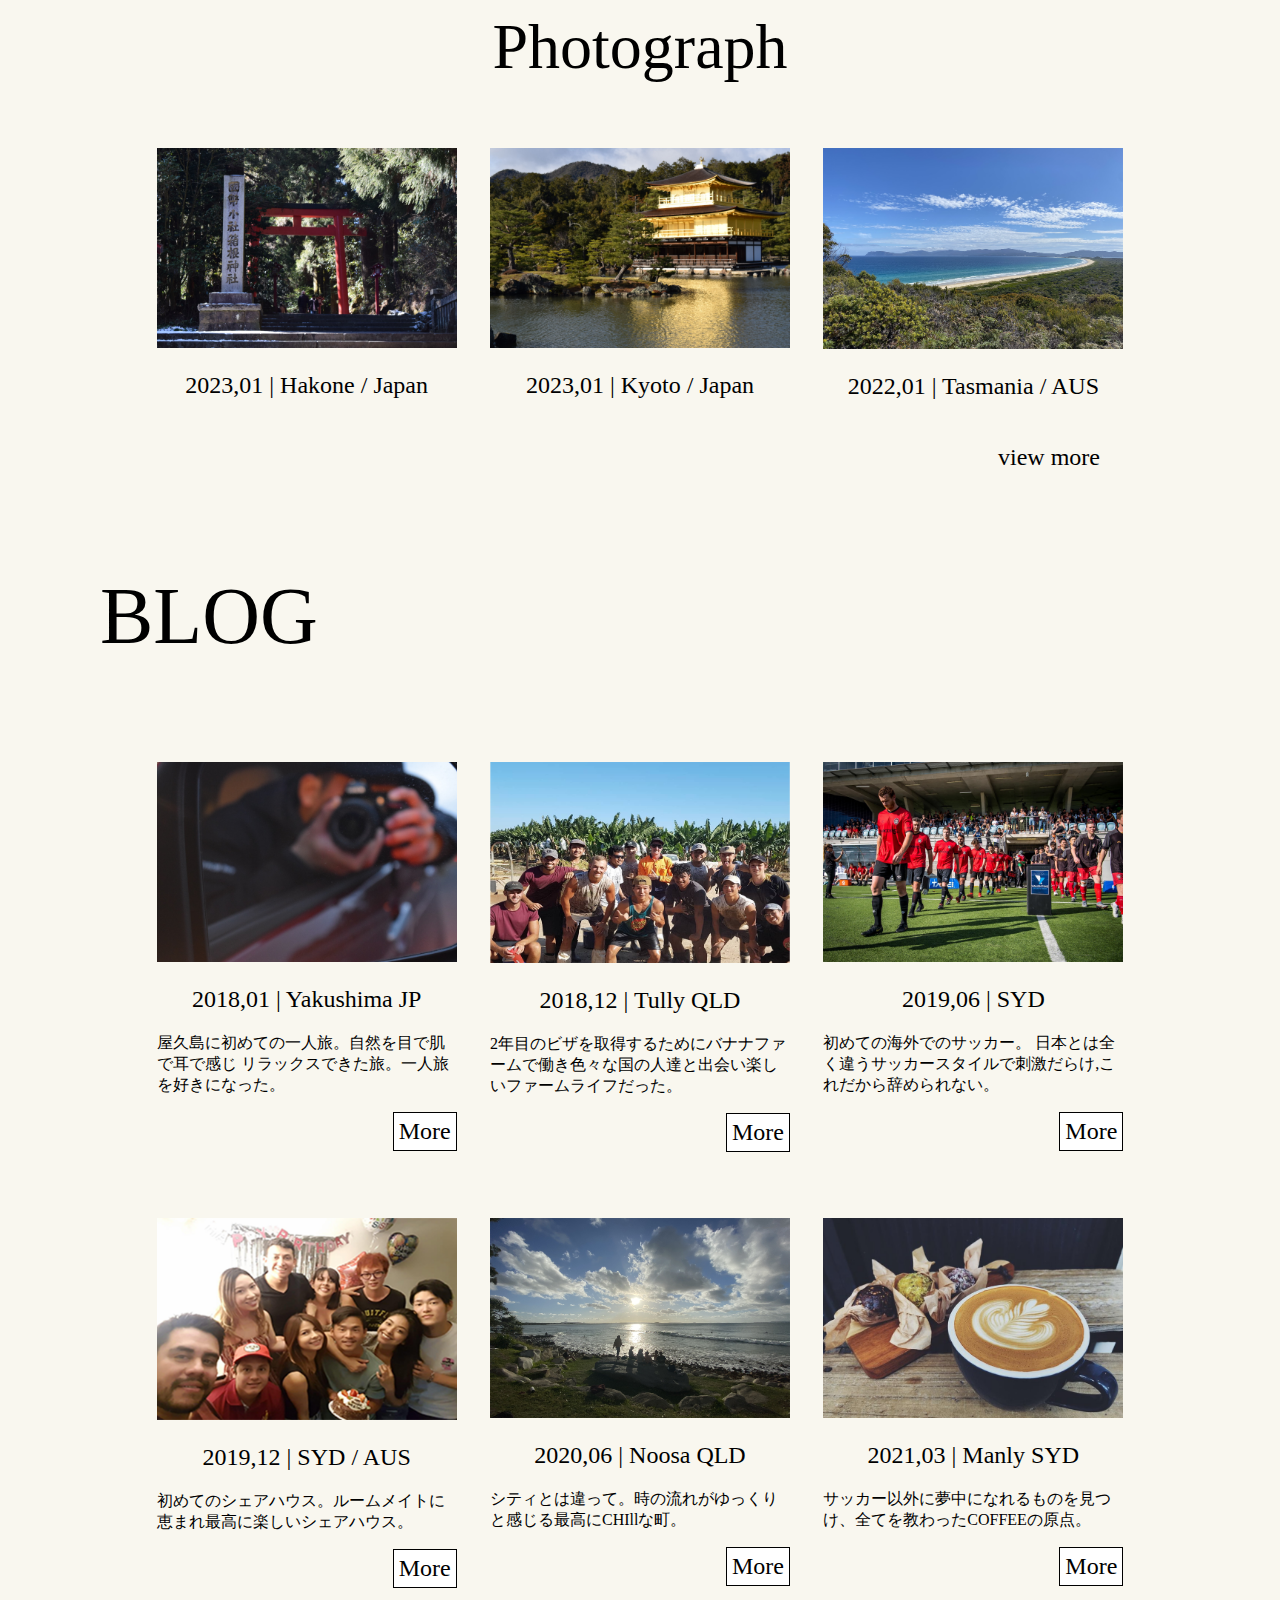
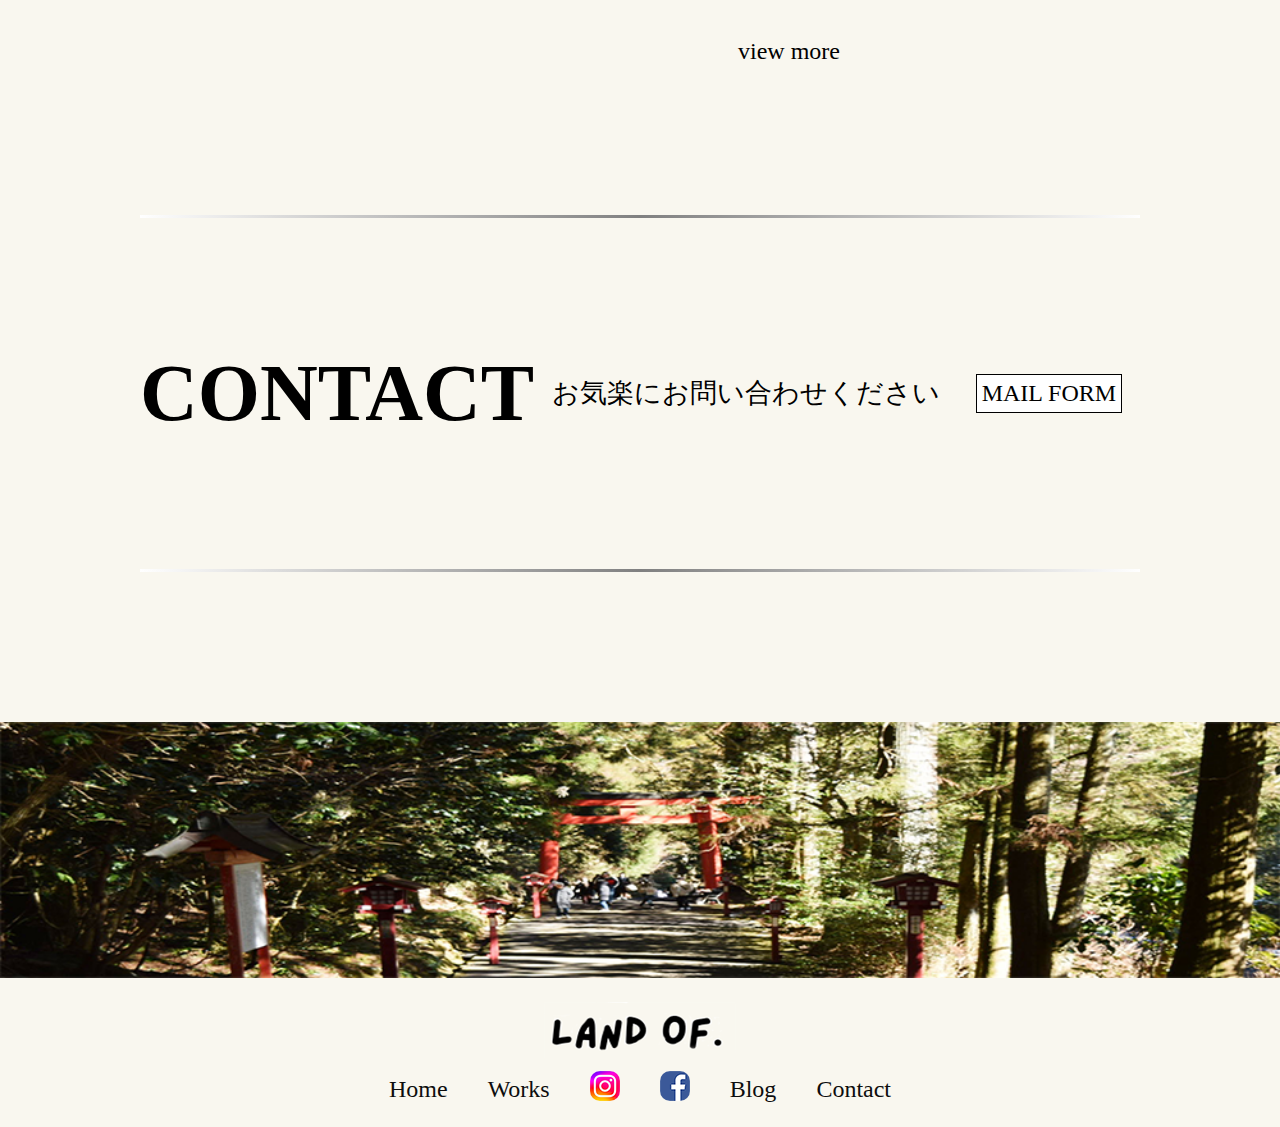
==== commit 6c10bb3a: "main" ====
--- a/index.html
+++ b/index.html
@@ -89,9 +89,9 @@
      <section class="content-works">
          <h3>Web Site</h3>
          <ul class="content-works-ul">
-            <li class="content-works-li"><img src="images/clearperformancepc.png" alt="clearperformance"><h4><a href="https://12yuki18.github.io/clearperformance/" class="web">web site | CLEAR PERFORMANCE</a></h4></li>
-            <li class="content-works-li"><img src="images//sproutpc.png" alt="sprout"><h4><a  href="https://12yuki18.github.io/cafesprout/" class="web">web site | SPROUT</a></h4></li>
-            <li class="content-works-li"><img src="images/gettinstuckinfootball.png" alt="gettinstuckinfootball"><h4><a href="https://12yuki18.github.io/gettinstuckinfootball/" class="web">web site | GETTIN' STUCK IN FOOTBALL</a></h4></li>
+            <li class="content-works-li"><a href="https://12yuki18.github.io/clearperformance/" class="web"><img src="images/clearperformancepc.png" alt="clearperformance"><h4>web site | CLEAR PERFORMANCE</a></h4></li>
+            <li class="content-works-li"><a  href="https://12yuki18.github.io/cafesprout/" class="web"><img src="images//sproutpc.png" alt="sprout"><h4>web site | SPROUT</a></h4></li>
+            <li class="content-works-li"><a href="https://12yuki18.github.io/gettinstuckinfootball/" class="web"><img src="images/gettinstuckinfootball.png" alt="gettinstuckinfootball"><h4>web site | GETTIN' STUCK IN FOOTBALL</a></h4></li>
          </ul>
          <p class="viewmore">
          <a href="works.html" class="a-view"><span class="bd-solid">view more</span></a>
@@ -99,28 +99,22 @@
     </section>
 
     <section class="content-works">
-        <h3>Banner</h3>
+        <h3>Graphic</h3>
         <ul class="content-works-ul">
-           <li class="content-works-li"><img src="images/banner.png" alt=""><h4>Land of Design</h4></li>
-           <li class="content-works-li"><img src="images/tasoforestcamp .png" alt=""><h4>Taso Forest Camp</h4></li>
-           <li class="content-works-li"><img src="images/pen.png" alt=""><h4>Banner</h4></li> 
+           <li class="content-works-li"><img src="images/apaman.png" alt=""></li>
+           <li class="content-works-li"><img src="images/truck.png" alt=""></li>
+           <li class="content-works-li"><img src="images/poster-mockup-28 .png" alt=""></li> 
          </ul>
+         <ul class="content-works-ul">
+            <li class="content-works-li"><img src="images/pen.png" alt=""></li>
+            <li class="content-works-li"><img src="images/meerkat.png" alt=""></li>
+            <li class="content-works-li"><img src=""alt=""></li> 
+          </ul>
         <p class="viewmore">
         <a href="works.html" class="a-view"><span class="bd-solid">view more</span></a>
        </p>
    </section>
 
-   <section class="content-works">
-    <h3>Graphic</h3>
-    <ul class="content-works-ul">
-        <li class="content-works-li"><img src="images/Sprout.png" alt=""><h4>Sprout</h4></li>
-        <li class="content-works-li"><img src="images/bbq.png" alt=""><h4>BBQ Poster</h4></li>
-        <li class="content-works-li"></li> 
-     </ul>
-     <p class="viewmore">
-        <a href="works.html" class="a-view"><span class="bd-solid">view more</span></a>
-       </p>
-</section>
 
     <section class="content-photograph">
         <h3>Photograph</h3>
--- a/css/style.css
+++ b/css/style.css
@@ -54,18 +54,26 @@
   }
   li > a:hover {
     color: #0d0d0d;
-    text-decoration: underline;
+    opacity: 0.5;
   }
+
   li > a:active {
     color: #0d0d0d;
   }
 
-  .web:hover {
-    color: #0d0d0d;
-    text-decoration: underline;
+  
+ 
+  .content-works-ul .content-works-li a:hover {
+    opacity: 0.5;
   }
- 
+
+.box:hover {
+    opacity: 0.5;
+}
   
+.mailbox a:hover {
+    opacity: 0.5;
+}
  
   
 
@@ -1137,4 +1145,16 @@
 .works-h3 {
     margin-top: 100px;
 }
-}
+
+.content-works-ul .content-works-li a:hover {
+    opacity: 0.5;
+  }
+
+.box:hover {
+    opacity: 0.5;
+}
+  
+.mailbox a:hover {
+    opacity: 0.5;
+}
+}
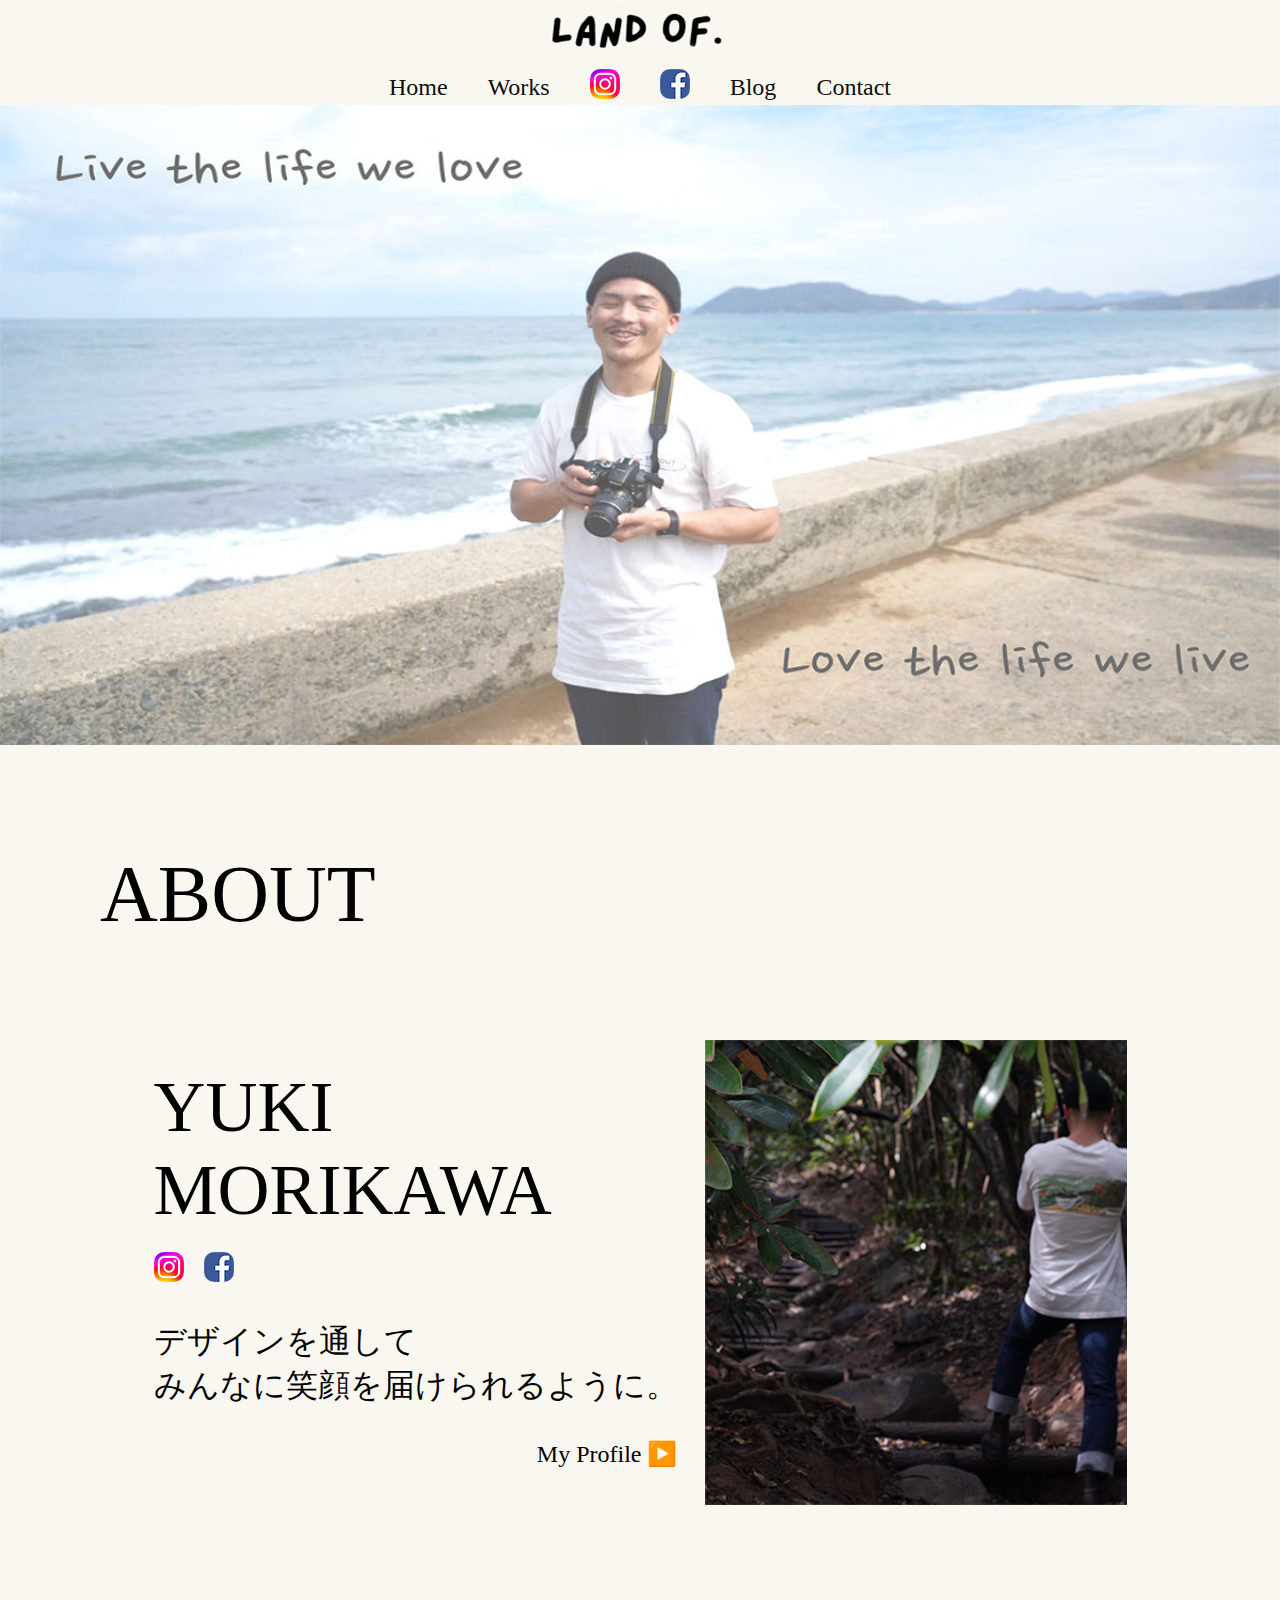
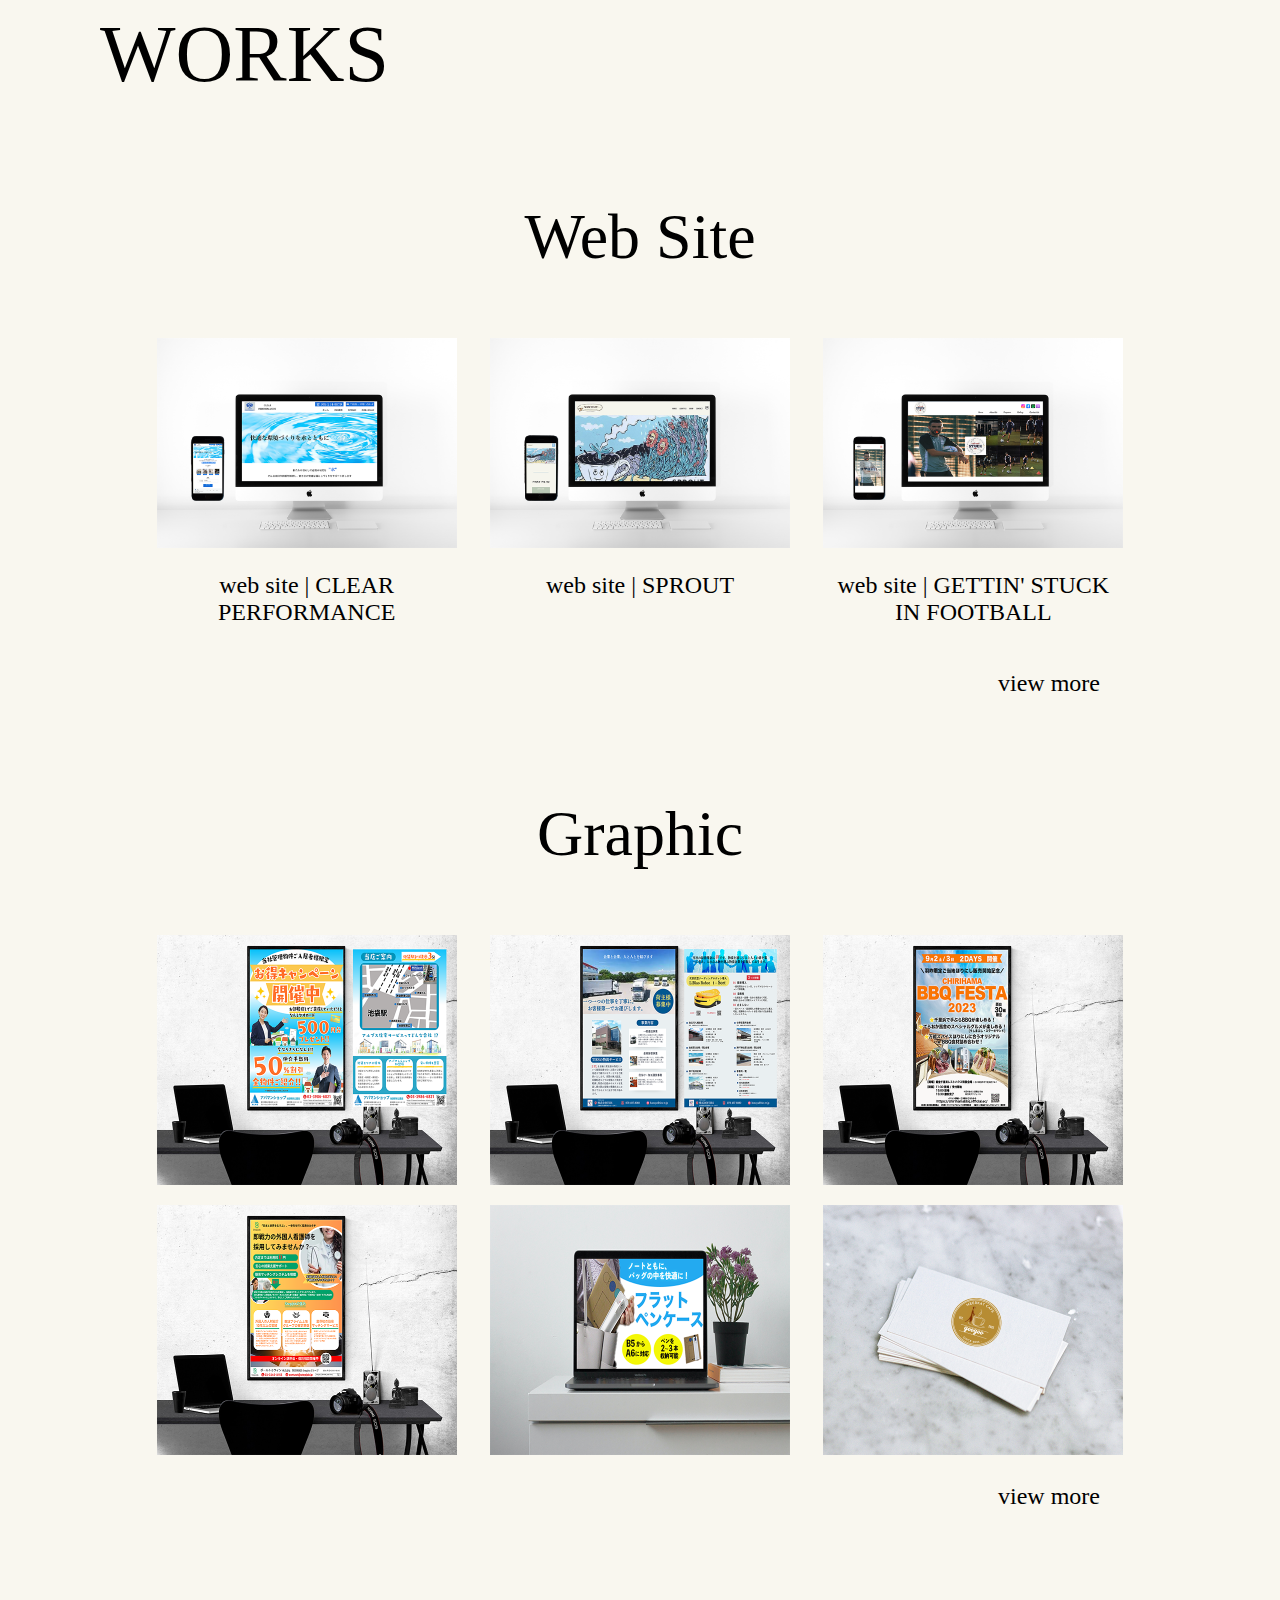
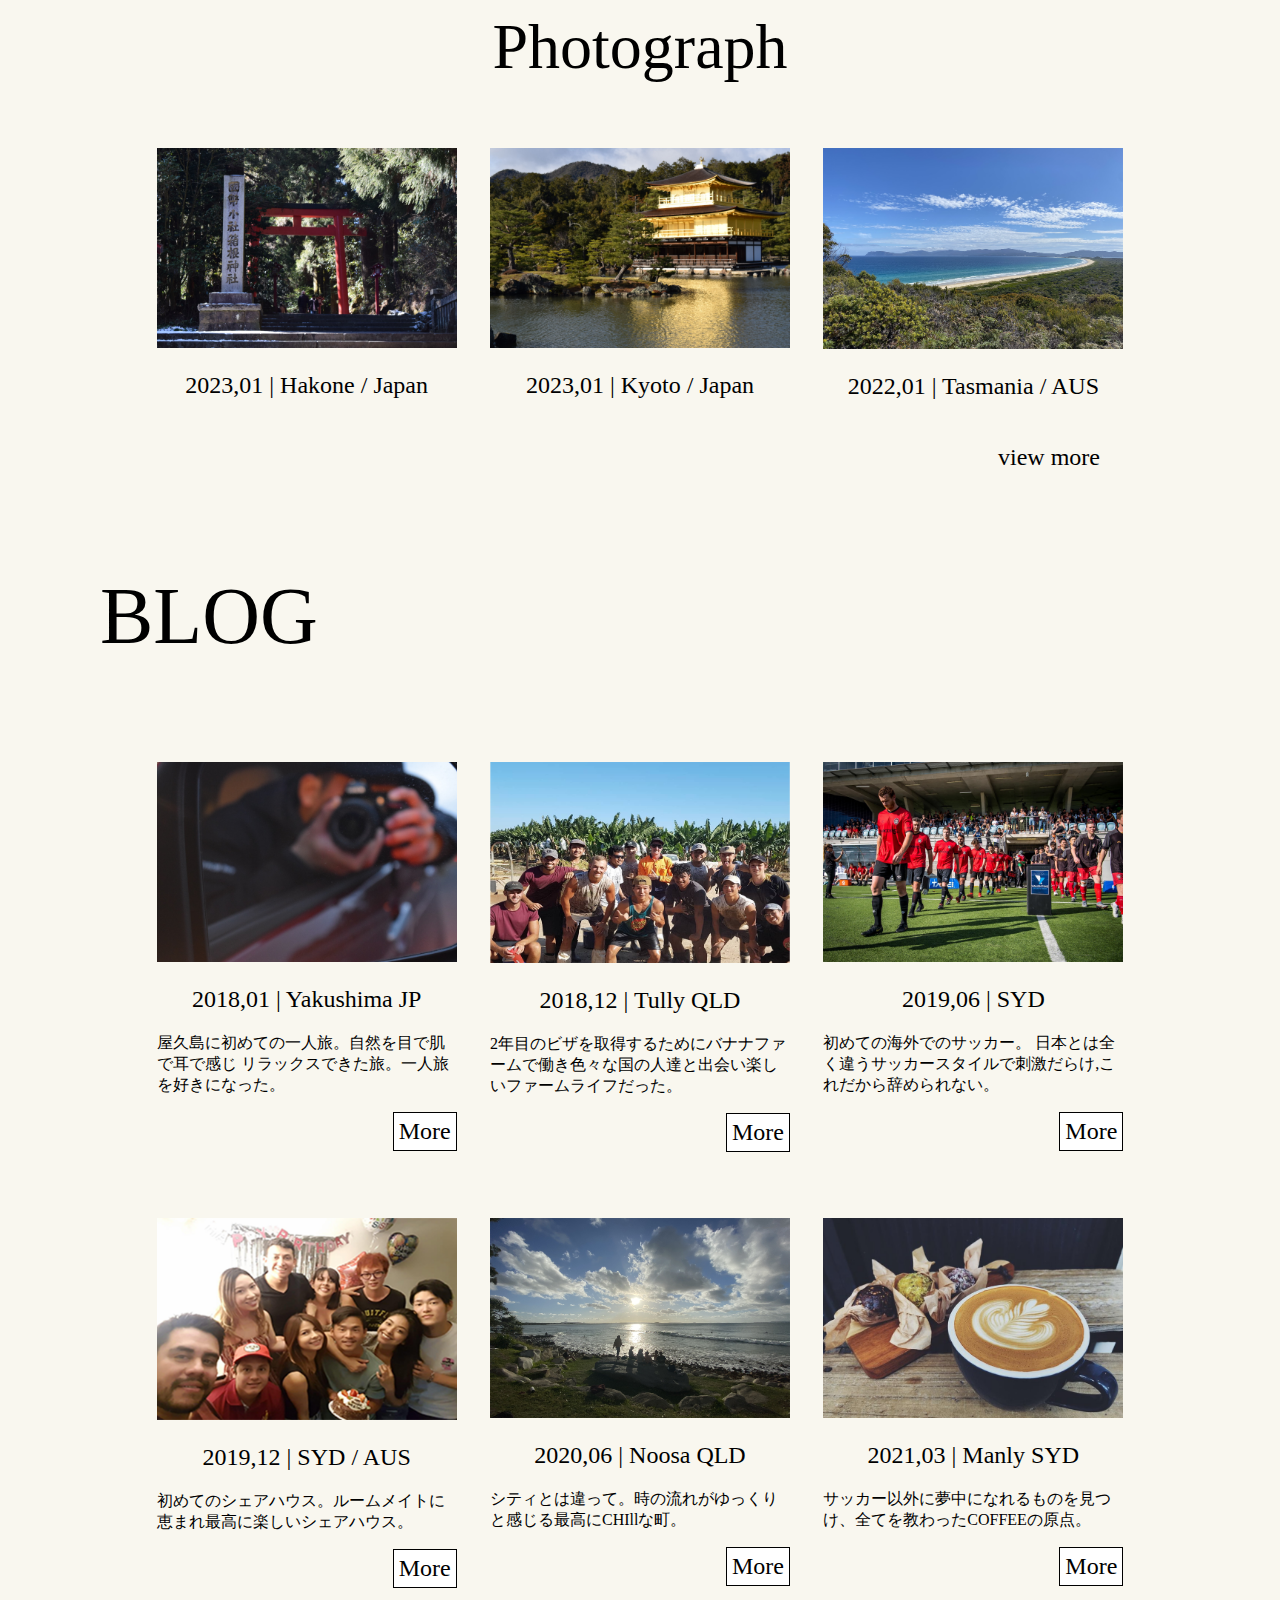
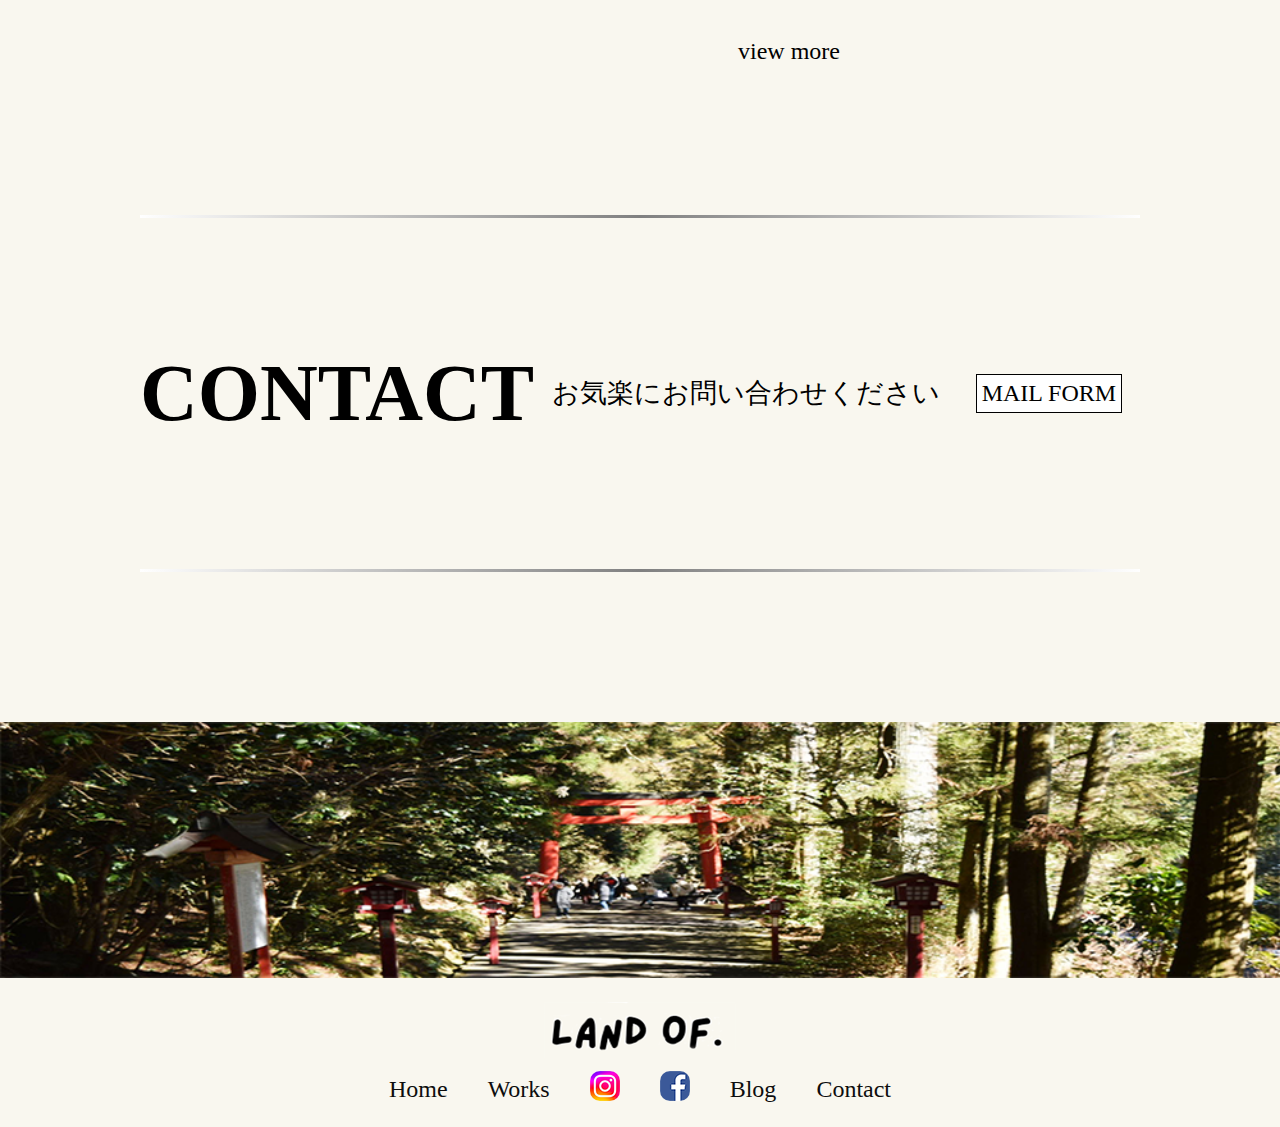
==== commit 796d046a: "main" ====
--- a/index.html
+++ b/index.html
@@ -106,9 +106,9 @@
            <li class="content-works-li"><img src="images/poster-mockup-28 .png" alt=""></li> 
          </ul>
          <ul class="content-works-ul">
+            <li class="content-works-li"><img src="images/nurse.png"alt=""></li>
             <li class="content-works-li"><img src="images/pen.png" alt=""></li>
-            <li class="content-works-li"><img src="images/meerkat.png" alt=""></li>
-            <li class="content-works-li"><img src=""alt=""></li> 
+            <li class="content-works-li"><img src="images/meerkat.png" alt=""></li> 
           </ul>
         <p class="viewmore">
         <a href="works.html" class="a-view"><span class="bd-solid">view more</span></a>
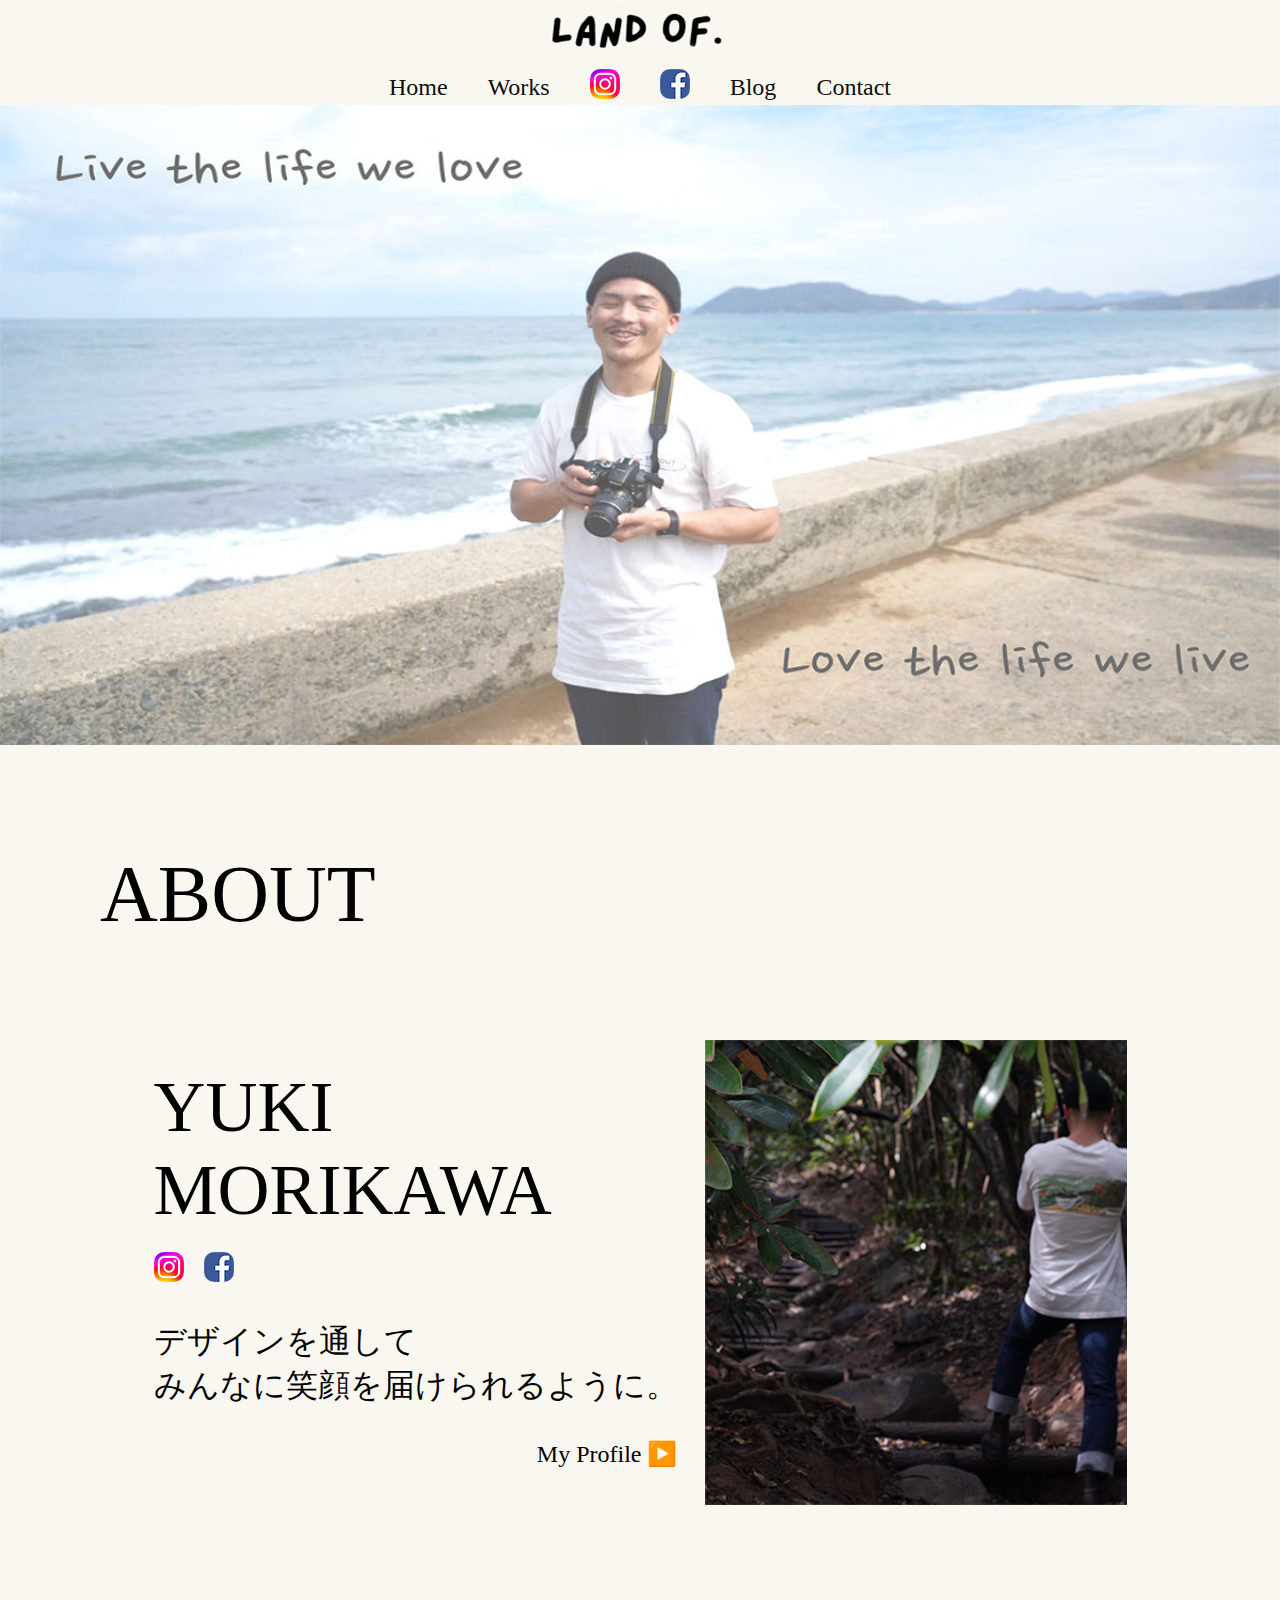
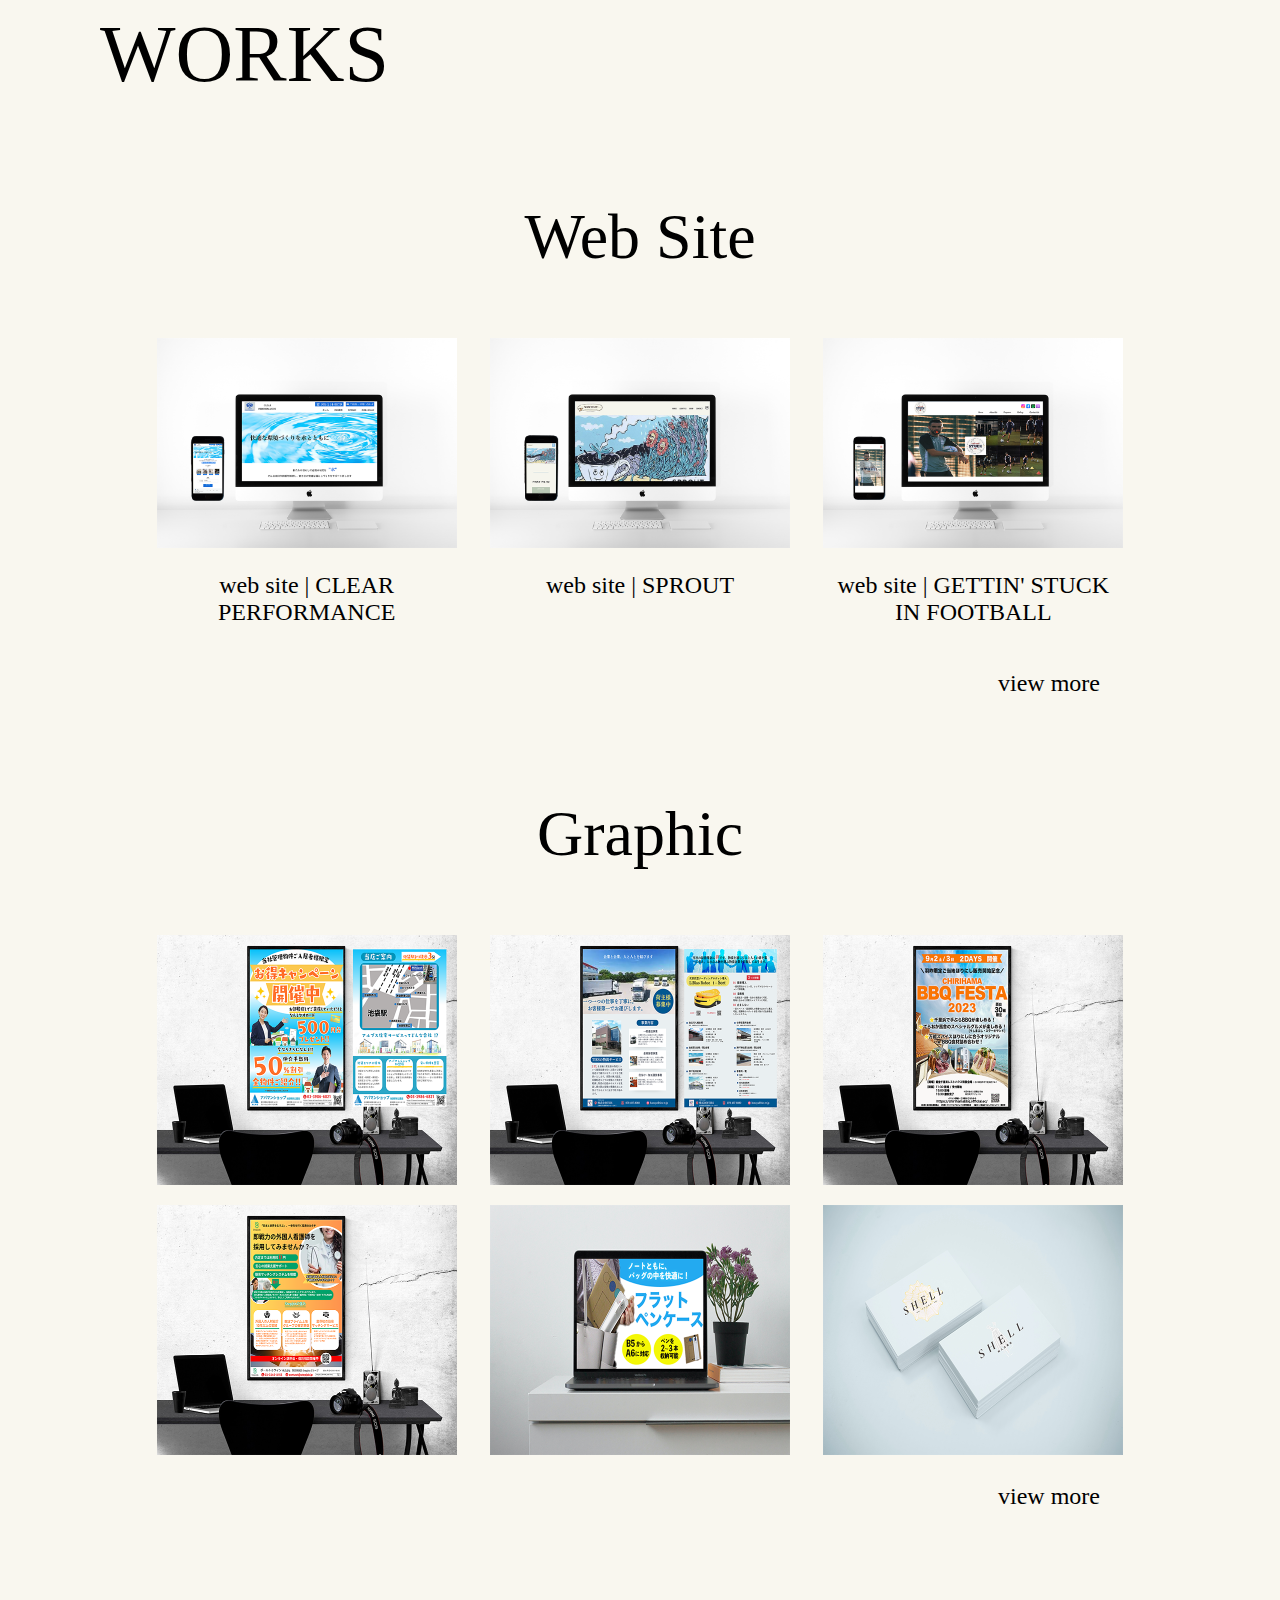
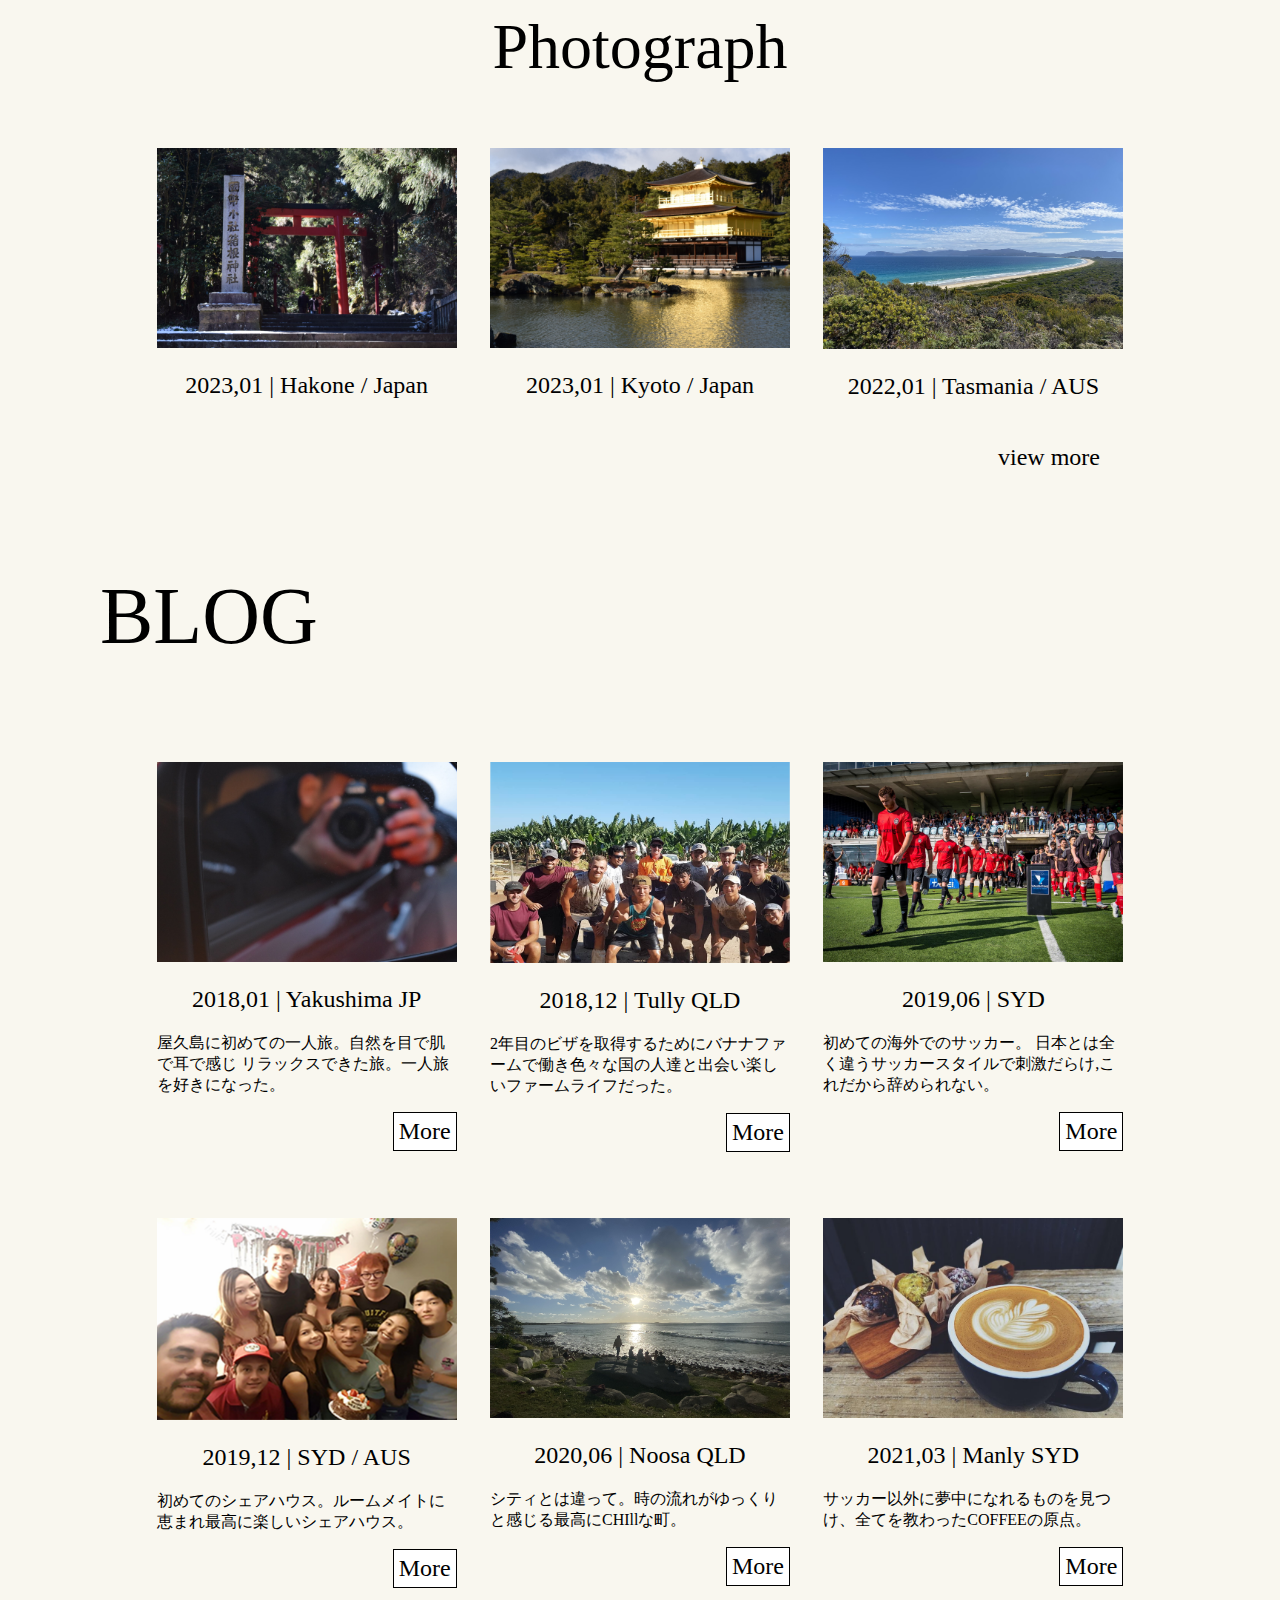
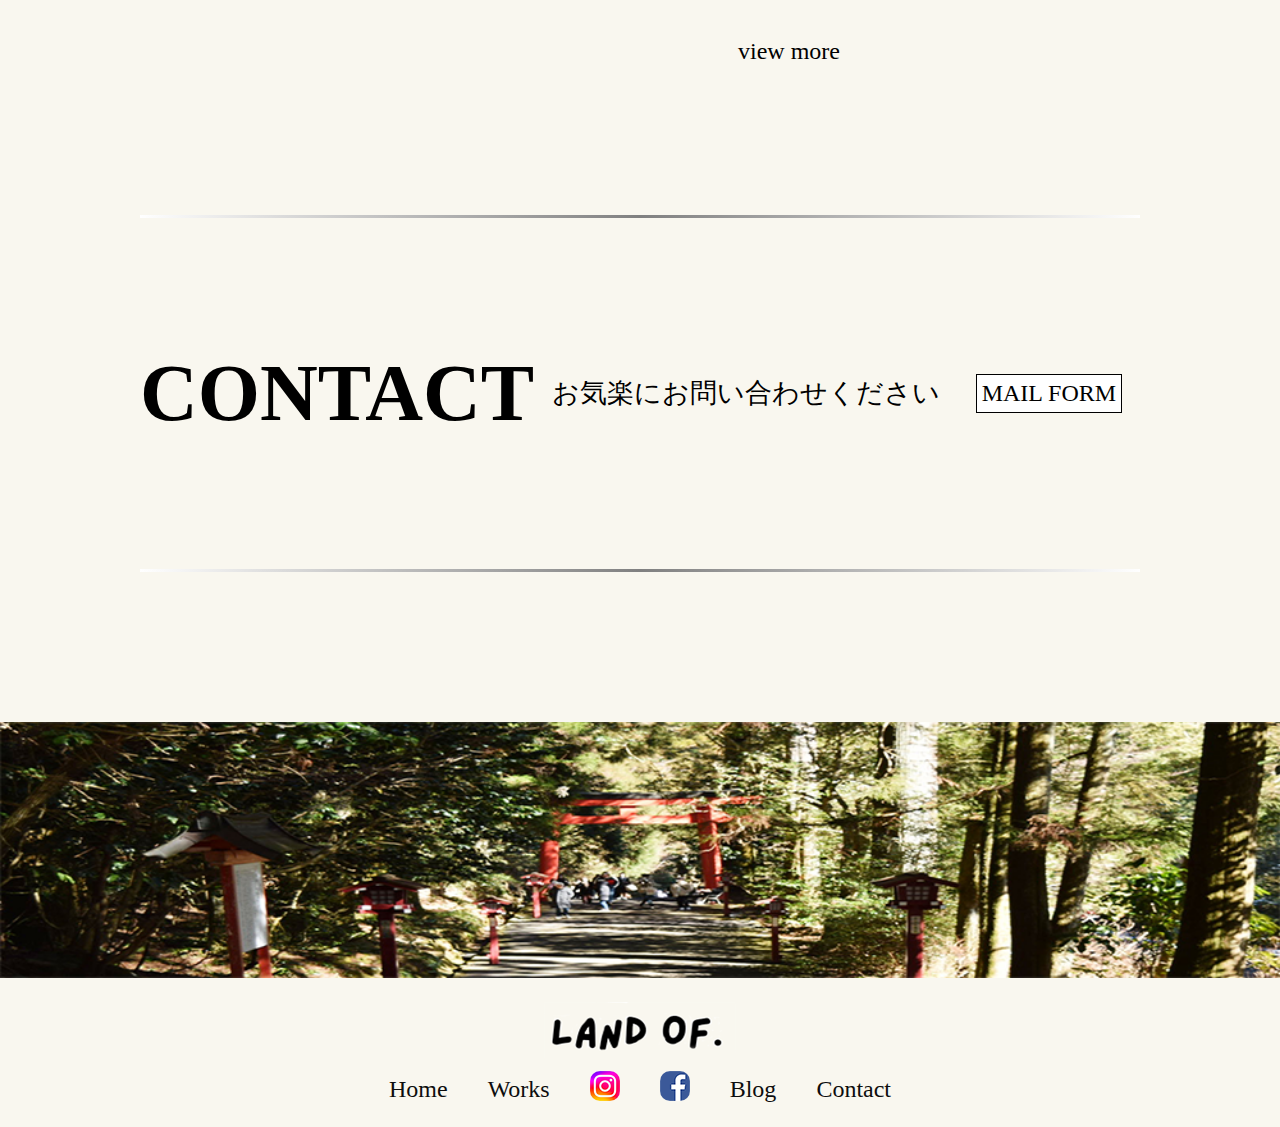
==== commit ec6e0c90: "main" ====
--- a/index.html
+++ b/index.html
@@ -108,7 +108,7 @@
          <ul class="content-works-ul">
             <li class="content-works-li"><img src="images/nurse.png"alt=""></li>
             <li class="content-works-li"><img src="images/pen.png" alt=""></li>
-            <li class="content-works-li"><img src="images/meerkat.png" alt=""></li> 
+            <li class="content-works-li"><img src="images/shell logo.png" alt=""></li> 
           </ul>
         <p class="viewmore">
         <a href="works.html" class="a-view"><span class="bd-solid">view more</span></a>
